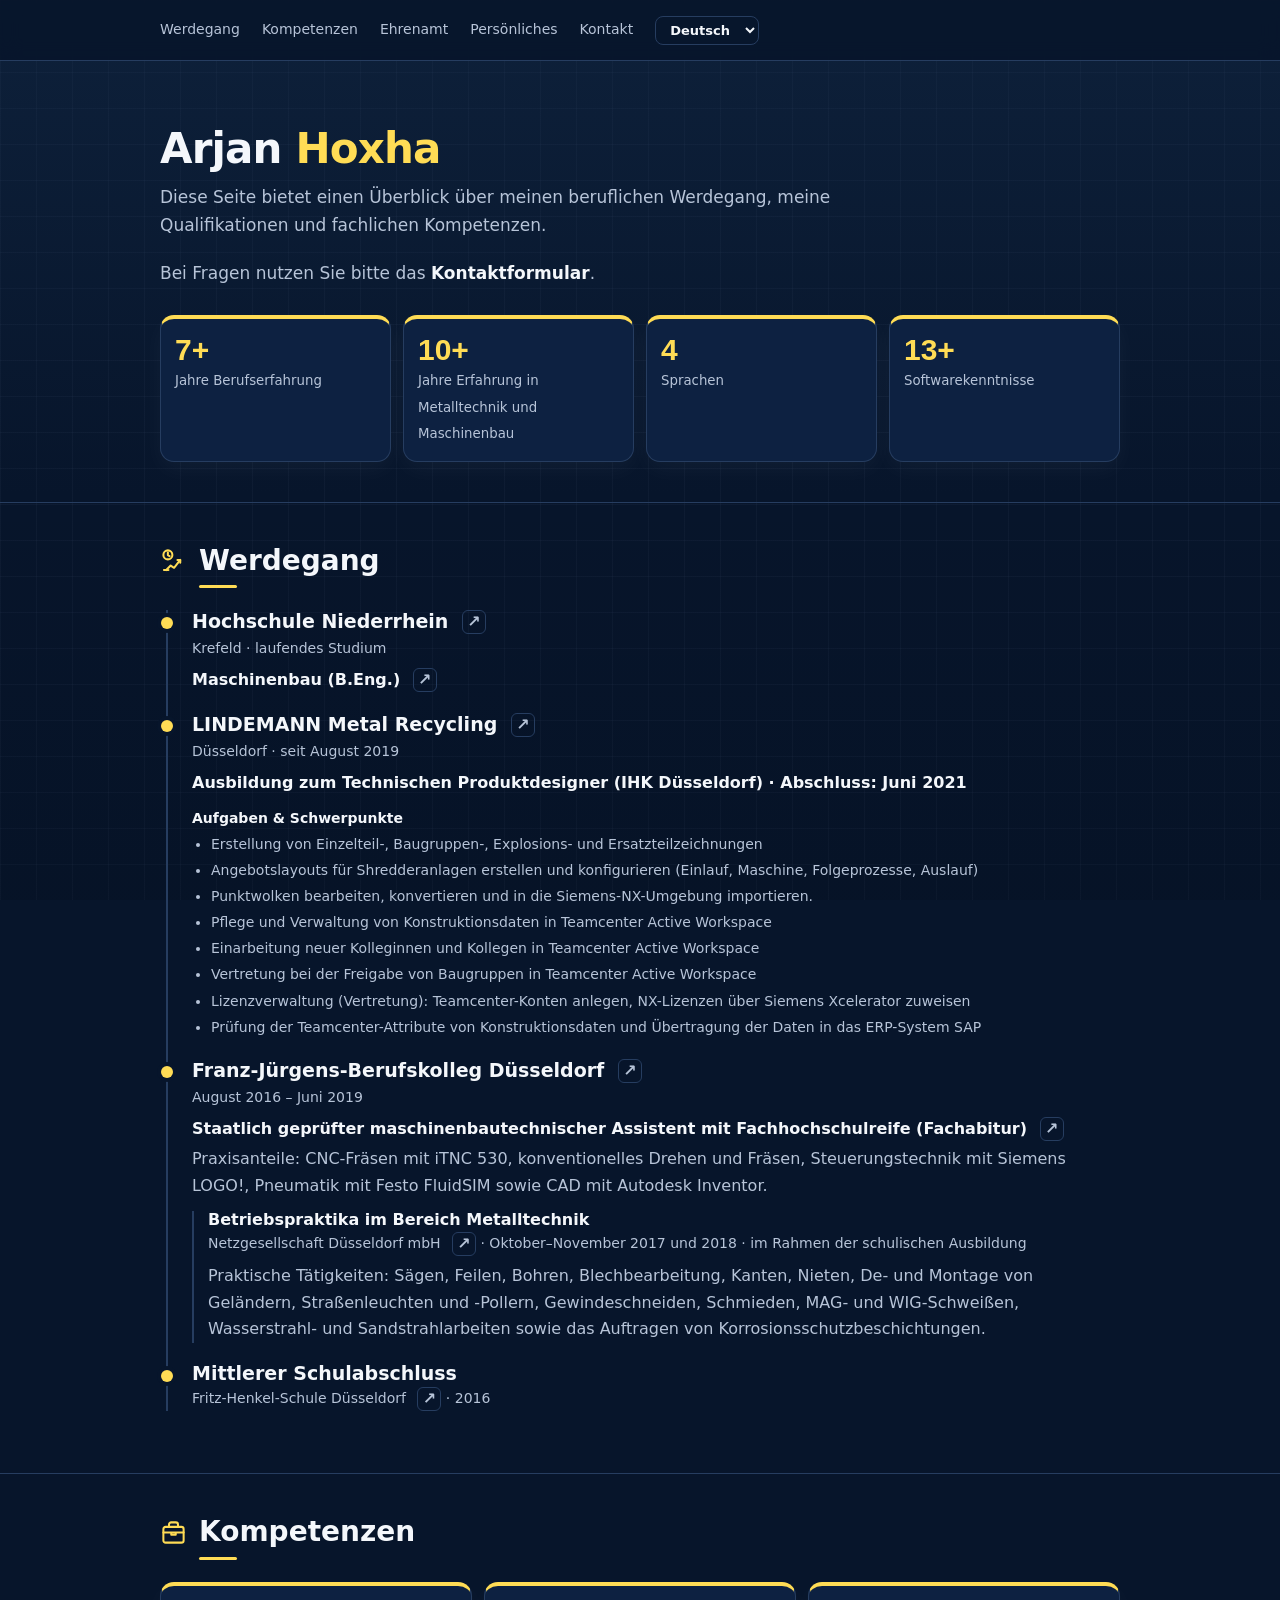
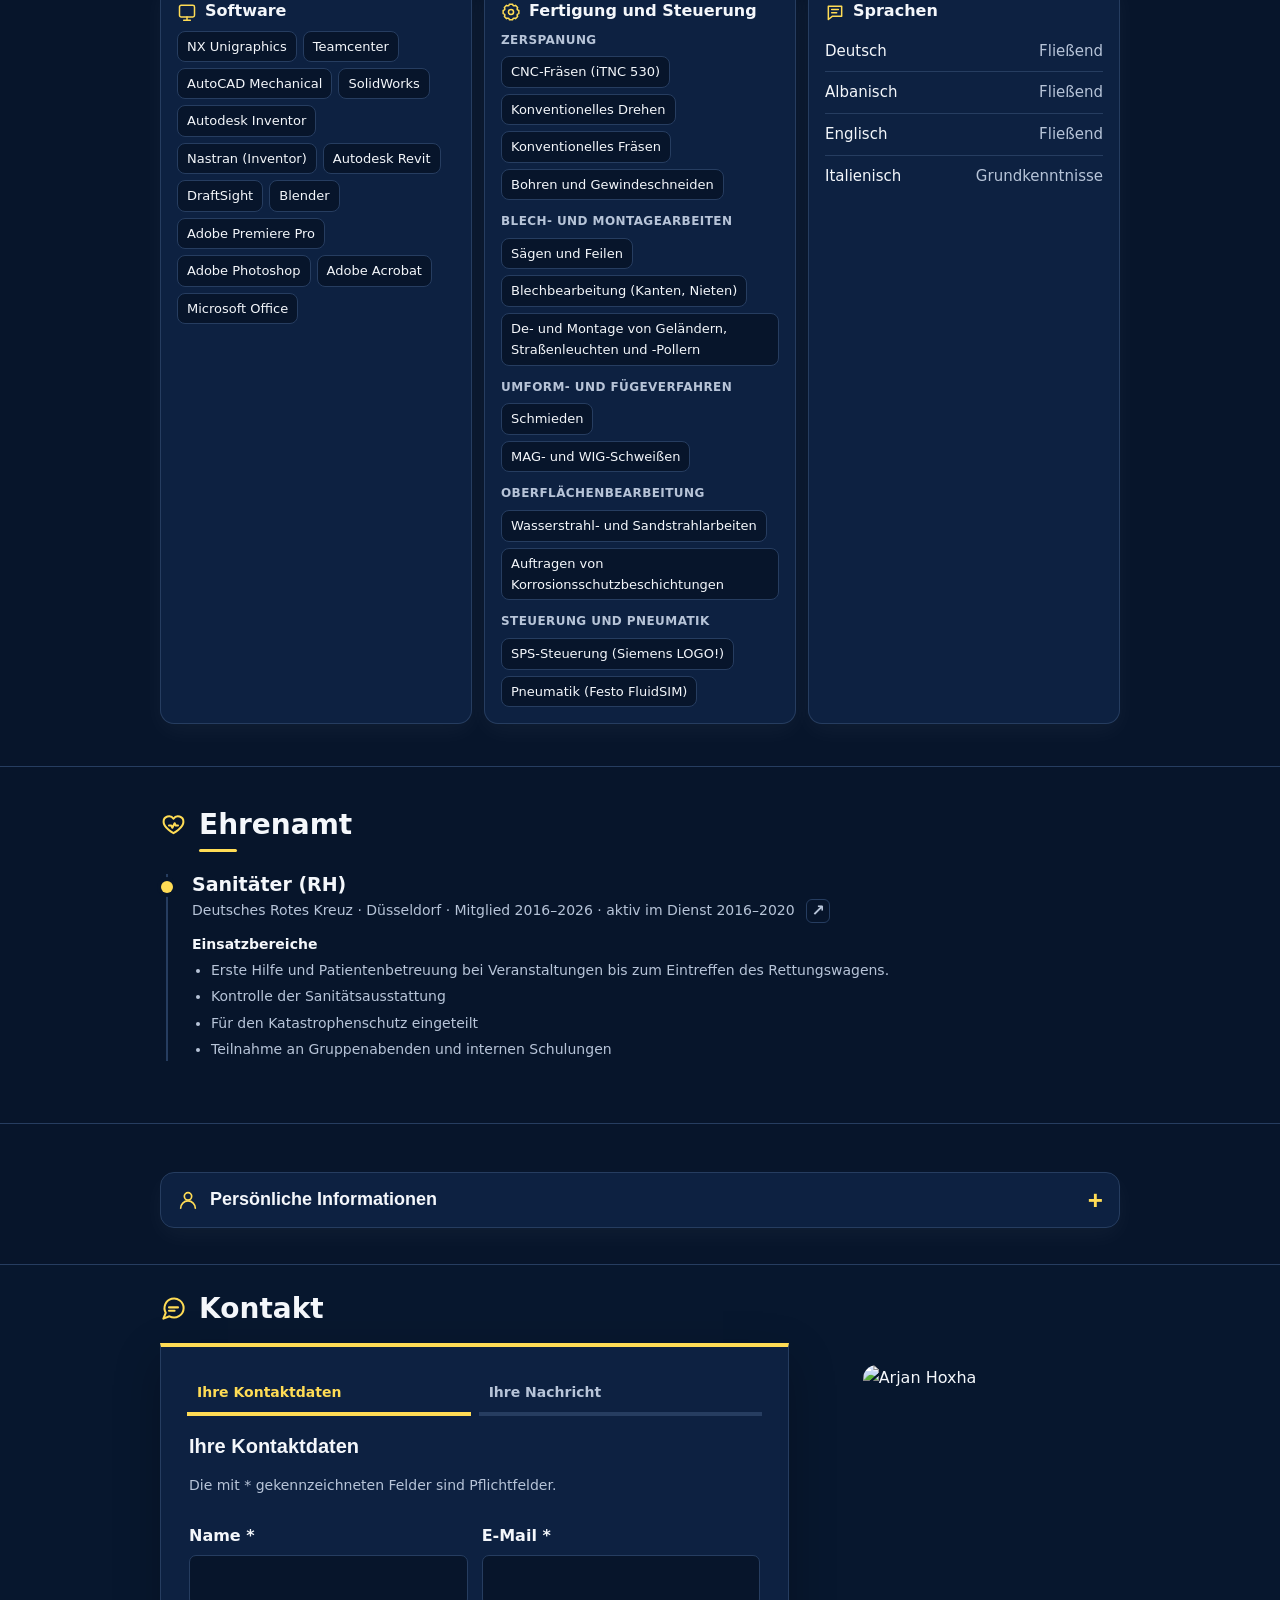
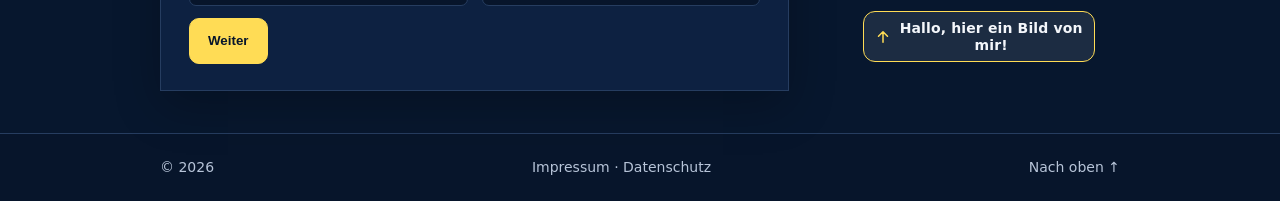
==== index.html @ 29c6b25c "Add files via upload" ====
<!DOCTYPE html>
<html lang="de">
<head>
<meta charset="utf-8">
<meta name="viewport" content="width=device-width, initial-scale=1, viewport-fit=cover">
<title>Arjan Hoxha – Technischer Produktdesigner</title>
<meta name="description" content="Arjan Hoxha – Technischer Produktdesigner (IHK) aus Krefeld. Berufserfahrung in CAD-Konstruktion, NX und Teamcenter sowie laufendes Maschinenbaustudium.">
<meta name="theme-color" content="#07152b">
<link rel="icon" href="data:image/svg+xml,%3Csvg xmlns='http://www.w3.org/2000/svg' viewBox='0 0 64 64'%3E%3Crect width='64' height='64' rx='14' fill='%2307152b'/%3E%3Ctext x='32' y='42' font-family='Arial,sans-serif' font-size='28' font-weight='700' text-anchor='middle' fill='%23ffdc55'%3EAH%3C/text%3E%3C/svg%3E">
<link rel="preload" href="fonts/inter-latin-400-normal.woff2" as="font" type="font/woff2" crossorigin>
<link rel="preload" href="fonts/space-grotesk-latin-700-normal.woff2" as="font" type="font/woff2" crossorigin>
<style>
/* ===== 0. Schriften (lokal gehostet, Lizenz: SIL OFL, siehe fonts/) ===== */
@font-face { font-family: "Inter"; font-style: normal; font-weight: 400; font-display: swap; src: url("fonts/inter-cyrillic-400-normal.woff2") format("woff2"); unicode-range: U+0301, U+0400-045F, U+0490-0491, U+04B0-04B1, U+2116; }
@font-face { font-family: "Inter"; font-style: normal; font-weight: 400; font-display: swap; src: url("fonts/inter-latin-ext-400-normal.woff2") format("woff2"); unicode-range: U+0100-02BA, U+02BD-02C5, U+02C7-02CC, U+02CE-02D7, U+02DD-02FF, U+0304, U+0308, U+0329, U+1D00-1DBF, U+1E00-1E9F, U+1EF2-1EFF, U+2020, U+20A0-20AB, U+20AD-20C0, U+2113, U+2C60-2C7F, U+A720-A7FF; }
@font-face { font-family: "Inter"; font-style: normal; font-weight: 400; font-display: swap; src: url("fonts/inter-latin-400-normal.woff2") format("woff2"); unicode-range: U+0000-00FF, U+0131, U+0152-0153, U+02BB-02BC, U+02C6, U+02DA, U+02DC, U+0304, U+0308, U+0329, U+2000-206F, U+20AC, U+2122, U+2191, U+2193, U+2212, U+2215, U+FEFF, U+FFFD; }
@font-face { font-family: "Inter"; font-style: normal; font-weight: 500; font-display: swap; src: url("fonts/inter-cyrillic-500-normal.woff2") format("woff2"); unicode-range: U+0301, U+0400-045F, U+0490-0491, U+04B0-04B1, U+2116; }
@font-face { font-family: "Inter"; font-style: normal; font-weight: 500; font-display: swap; src: url("fonts/inter-latin-ext-500-normal.woff2") format("woff2"); unicode-range: U+0100-02BA, U+02BD-02C5, U+02C7-02CC, U+02CE-02D7, U+02DD-02FF, U+0304, U+0308, U+0329, U+1D00-1DBF, U+1E00-1E9F, U+1EF2-1EFF, U+2020, U+20A0-20AB, U+20AD-20C0, U+2113, U+2C60-2C7F, U+A720-A7FF; }
@font-face { font-family: "Inter"; font-style: normal; font-weight: 500; font-display: swap; src: url("fonts/inter-latin-500-normal.woff2") format("woff2"); unicode-range: U+0000-00FF, U+0131, U+0152-0153, U+02BB-02BC, U+02C6, U+02DA, U+02DC, U+0304, U+0308, U+0329, U+2000-206F, U+20AC, U+2122, U+2191, U+2193, U+2212, U+2215, U+FEFF, U+FFFD; }
@font-face { font-family: "Inter"; font-style: normal; font-weight: 600; font-display: swap; src: url("fonts/inter-cyrillic-600-normal.woff2") format("woff2"); unicode-range: U+0301, U+0400-045F, U+0490-0491, U+04B0-04B1, U+2116; }
@font-face { font-family: "Inter"; font-style: normal; font-weight: 600; font-display: swap; src: url("fonts/inter-latin-ext-600-normal.woff2") format("woff2"); unicode-range: U+0100-02BA, U+02BD-02C5, U+02C7-02CC, U+02CE-02D7, U+02DD-02FF, U+0304, U+0308, U+0329, U+1D00-1DBF, U+1E00-1E9F, U+1EF2-1EFF, U+2020, U+20A0-20AB, U+20AD-20C0, U+2113, U+2C60-2C7F, U+A720-A7FF; }
@font-face { font-family: "Inter"; font-style: normal; font-weight: 600; font-display: swap; src: url("fonts/inter-latin-600-normal.woff2") format("woff2"); unicode-range: U+0000-00FF, U+0131, U+0152-0153, U+02BB-02BC, U+02C6, U+02DA, U+02DC, U+0304, U+0308, U+0329, U+2000-206F, U+20AC, U+2122, U+2191, U+2193, U+2212, U+2215, U+FEFF, U+FFFD; }
@font-face { font-family: "Space Grotesk"; font-style: normal; font-weight: 500; font-display: swap; src: url("fonts/space-grotesk-latin-ext-500-normal.woff2") format("woff2"); unicode-range: U+0100-02BA, U+02BD-02C5, U+02C7-02CC, U+02CE-02D7, U+02DD-02FF, U+0304, U+0308, U+0329, U+1D00-1DBF, U+1E00-1E9F, U+1EF2-1EFF, U+2020, U+20A0-20AB, U+20AD-20C0, U+2113, U+2C60-2C7F, U+A720-A7FF; }
@font-face { font-family: "Space Grotesk"; font-style: normal; font-weight: 500; font-display: swap; src: url("fonts/space-grotesk-latin-500-normal.woff2") format("woff2"); unicode-range: U+0000-00FF, U+0131, U+0152-0153, U+02BB-02BC, U+02C6, U+02DA, U+02DC, U+0304, U+0308, U+0329, U+2000-206F, U+20AC, U+2122, U+2191, U+2193, U+2212, U+2215, U+FEFF, U+FFFD; }
@font-face { font-family: "Space Grotesk"; font-style: normal; font-weight: 700; font-display: swap; src: url("fonts/space-grotesk-latin-ext-700-normal.woff2") format("woff2"); unicode-range: U+0100-02BA, U+02BD-02C5, U+02C7-02CC, U+02CE-02D7, U+02DD-02FF, U+0304, U+0308, U+0329, U+1D00-1DBF, U+1E00-1E9F, U+1EF2-1EFF, U+2020, U+20A0-20AB, U+20AD-20C0, U+2113, U+2C60-2C7F, U+A720-A7FF; }
@font-face { font-family: "Space Grotesk"; font-style: normal; font-weight: 700; font-display: swap; src: url("fonts/space-grotesk-latin-700-normal.woff2") format("woff2"); unicode-range: U+0000-00FF, U+0131, U+0152-0153, U+02BB-02BC, U+02C6, U+02DA, U+02DC, U+0304, U+0308, U+0329, U+2000-206F, U+20AC, U+2122, U+2191, U+2193, U+2212, U+2215, U+FEFF, U+FFFD; }
/* ===== 1. Variablen & Basis ===== */
:root {
  color-scheme: dark;
  --bg: #07152b;
  --surface: #0d2141;
  --text: #f4f7fb;
  --muted: #b7c4d8;
  --line: #263d60;
  --accent: #ffdc55;
}
* { box-sizing: border-box; }
html { scroll-behavior: smooth; scroll-padding-top: 72px; }
body {
  margin: 0;
  background-color: var(--bg);
  background-image: linear-gradient(180deg, rgba(31, 63, 99, .28) 0%, rgba(7, 21, 43, 0) 55%, rgba(2, 9, 20, .18) 100%), linear-gradient(rgba(151, 178, 215, .045) 1px, transparent 1px), linear-gradient(90deg, rgba(151, 178, 215, .045) 1px, transparent 1px);
  background-size: 100% 100%, 36px 36px, 36px 36px;
  background-attachment: fixed;
  color: var(--text);
  font: 400 16px/1.65 Inter, system-ui, -apple-system, "Segoe UI", sans-serif;
}
h1, h2, h3 {
  margin: 0;
  font-family: "Space Grotesk", Inter, system-ui, sans-serif;
  line-height: 1.15;
}
a { color: inherit; }
.wrap { width: min(100% - 44px, 960px); margin-inline: auto; }

/* ===== 2. Navigation ===== */
.skip-link {
  position: absolute;
  top: -60px;
  inset-inline-start: 12px;
  z-index: 20;
  padding: 10px 14px;
  border: 2px solid var(--accent);
  border-radius: 8px;
  background: var(--surface);
  color: var(--text);
}
.skip-link:focus { top: 10px; }
nav {
  position: sticky;
  top: 0;
  z-index: 5;
  border-bottom: 1px solid var(--line);
  background: color-mix(in srgb, var(--bg) 88%, transparent);
  backdrop-filter: blur(10px);
}
nav .wrap {
  display: flex;
  height: 60px;
  align-items: center;
  gap: clamp(12px, 2.2vw, 22px);
  overflow-x: auto;
  white-space: nowrap;
}
nav a { padding: 8px 0; color: var(--muted); font-size: 14px; font-weight: 500; text-decoration: none; }
nav a:hover, nav a.on { color: var(--accent); }
#lang {
  flex: 0 0 auto;
  padding: 5px 10px;
  border: 1px solid var(--line);
  border-radius: 8px;
  background: transparent;
  color: var(--text);
  font: 600 13px Inter, system-ui, sans-serif;
  cursor: pointer;
}
#lang:hover, #lang:focus-visible { border-color: #56d5ff; color: #56d5ff; }
#lang:focus-visible { outline-color: #56d5ff; }
#lang option { background: var(--surface); color: var(--text); }

/* ===== 3. Hero & Kennzahlen ===== */
.hero {
  padding: clamp(36px, 6vw, 64px) 0 40px;
}
.hero-copy { min-width: 0; }
.hero h1 { margin-bottom: 10px; font-size: clamp(28px, 4.2vw, 42px); letter-spacing: -.02em; white-space: nowrap; }
.hero h1 span { color: var(--accent); }
.hero p { max-width: 680px; margin: 0 0 20px; color: var(--muted); font-size: 17px; }
.hero-contact a { color: var(--text); font-weight: 600; text-decoration: none; }
.btn {
  display: inline-flex;
  min-height: 46px;
  align-items: center;
  justify-content: center;
  padding: 10px 18px;
  border: 1px solid var(--line);
  border-radius: 10px;
  background: var(--surface);
  font-weight: 600;
  text-decoration: none;
  transition: transform .18s, box-shadow .18s, border-color .18s;
}
.btn:hover { transform: translateY(-2px); border-color: var(--accent); box-shadow: 0 6px 20px color-mix(in srgb, var(--text) 10%, transparent); }
.stats { display: grid; grid-template-columns: repeat(4, minmax(0, 1fr)); gap: 12px; margin-top: 28px; }
.stat, .card, .fold { box-shadow: 0 8px 24px color-mix(in srgb, var(--text) 4%, transparent); }
.stat {
  padding: 14px;
  border: 1px solid var(--line);
  border-top: 4px solid var(--accent);
  border-radius: 14px;
  background: var(--surface);
}
.stat b { display: block; color: var(--accent); font: 700 30px "Space Grotesk", sans-serif; }
.stat small { color: var(--muted); }

/* ===== 4. Sektionen, Timeline & Karten ===== */
section { padding: 42px 0; border-top: 1px solid var(--line); }
section h2 { display: grid; grid-template-columns: max-content minmax(0, 1fr); align-items: center; column-gap: 12px; row-gap: 8px; margin-bottom: 22px; font-size: 28px; }
.heading-icon { width: 27px; height: 27px; flex: 0 0 auto; color: var(--accent); }
section h2::after { grid-column: 1 / -1; display: block; width: 38px; height: 3px; margin-inline-start: 39px; border-radius: 2px; background: var(--accent); content: ""; }
.tl { margin-inline-start: 6px; padding-inline-start: 24px; border-inline-start: 2px solid var(--line); }
.item { position: relative; margin-bottom: 20px; break-inside: avoid; }
.item::before { position: absolute; top: 7px; inset-inline-start: -31px; width: 12px; height: 12px; border-radius: 50%; background: var(--accent); box-shadow: 0 0 0 4px var(--bg); content: ""; }
.item h3 { font-size: 19px; }
.org-link { display: inline-flex; width: 24px; height: 24px; align-items: center; justify-content: center; margin-left: 7px; border: 1px solid var(--line); border-radius: 6px; color: var(--muted); vertical-align: middle; text-decoration: none; font: 600 16px/1 Inter, system-ui, sans-serif; transition: color .18s, border-color .18s, background .18s; }
.org-link:hover { border-color: var(--accent); background: var(--accent); color: #07152b; }
.meta { margin: 3px 0 7px; color: var(--muted); font-size: 14px; }
.item p { margin: 0; color: var(--muted); }
.item p.deg { margin-bottom: 4px; color: var(--text); font-weight: 600; }
.item ul, .card ul { margin: 6px 0 0; padding-inline-start: 19px; color: var(--muted); }
.item li { margin: 3px 0; font-size: 14px; }
.task-heading { margin: 12px 0 0; color: var(--text); font: 600 14px/1.3 "Space Grotesk", Inter, system-ui, sans-serif; }
#persoenliches { padding: 36px 0; }
#personal-details { margin-top: 12px; }
.sub { margin-top: 12px; padding-inline-start: 14px; border-inline-start: 2px solid var(--line); }
.sub .s { margin-bottom: 12px; }
.sub h3 { font-size: 16px; }
.grid { display: grid; grid-template-columns: repeat(auto-fit, minmax(260px, 1fr)); gap: 12px; }
.card { padding: 16px; border: 1px solid var(--line); border-top: 4px solid var(--accent); border-radius: 14px; background: var(--surface); }
.card h3 { display: flex; align-items: center; gap: 8px; margin-bottom: 9px; font-size: 16px; }
.card-icon { width: 20px; height: 20px; flex: 0 0 auto; color: var(--accent); }
.chips { display: flex; flex-wrap: wrap; gap: 6px; }
.chip { padding: 4px 9px; border: 1px solid var(--line); border-radius: 8px; background: var(--bg); font-size: 13px; }
.skill-category + .skill-category { margin-top: 12px; }
.skill-category-title { margin: 0 0 6px; color: var(--muted); font-size: 12px; font-weight: 700; letter-spacing: .035em; text-transform: uppercase; }
.kv-row { display: flex; justify-content: space-between; gap: 12px; padding: 8px 0; border-bottom: 1px solid var(--line); font-size: 15px; }
.kv-row:last-child { border: 0; }
.kv-row span:last-child { color: var(--muted); }
.kvs .kv-row { display: grid; grid-template-columns: minmax(0, 1fr) auto; align-items: start; gap: 14px; }
.kvs .kv-row span:last-child { text-align: end; }
.kvs-note { margin: 10px 0 0; color: var(--muted); font-size: 13px; line-height: 1.45; }
.personal-group { margin-top: 16px; padding: 14px 15px 8px; border: 1px solid var(--line); border-inline-start: 3px solid var(--accent); border-radius: 10px; background: color-mix(in srgb, var(--surface) 72%, var(--bg)); }
.personal-group h3 { margin-bottom: 4px; color: var(--text); font: 700 16px/1.3 "Space Grotesk", Inter, sans-serif; }
.personal-group .kvs-note { margin: 0 0 5px; }

/* ===== 5. Aufklapp-Bereiche ===== */
.fold { padding: 0 16px; border: 1px solid var(--line); border-radius: 14px; background: var(--surface); }
.fold.hobbies-fold { padding: 0; border: 0; border-radius: 0; background: transparent; box-shadow: none; }
.fold summary { display: flex; align-items: center; gap: 11px; padding: 14px 0; font: 700 18px "Space Grotesk", Inter, sans-serif; cursor: pointer; list-style: none; }
.fold summary .heading-icon { width: 22px; height: 22px; }
.fold summary::-webkit-details-marker { display: none; }
.fold > summary::after { margin-inline-start: auto; color: var(--accent); font-size: 26px; line-height: 1; content: "+"; }
.fold[open] > summary::after { content: "−"; }
.fold .chips { padding-bottom: 16px; }
.fold .kvs { padding-bottom: 12px; }

/* ===== 6. Footer & Fokus ===== */
footer { padding: 22px 0; border-top: 1px solid var(--line); color: var(--muted); font-size: 14px; }
.footer-row { display: flex; align-items: center; justify-content: space-between; gap: 16px; }
footer a { text-decoration: none; }
.legal-links { text-align: center; }
footer a:hover { color: var(--accent); }
a:focus-visible, button:focus-visible, summary:focus-visible { outline: 3px solid var(--accent); outline-offset: 3px; border-radius: 4px; }

/* ===== 7. Kontakt ===== */
.contact-section { padding-top: 28px; background: color-mix(in srgb, var(--bg) 92%, #0b3156); }
.contact-grid { display: grid; grid-template-columns: minmax(0, 1.38fr) minmax(260px, .62fr); align-items: start; row-gap: 18px; column-gap: clamp(24px, 4vw, 48px); }
.contact-grid > h2 { grid-column: 1 / -1; margin-bottom: 0; }
.contact-grid > h2::after { display: none; }
.contact-panel { grid-column: 1; grid-row: 2; }
.contact-copy { grid-column: 2; grid-row: 2; display: flex; flex-direction: column; align-items: center; gap: 16px; }
.contact-photo-wrap { display: flex; flex-direction: column; align-items: center; width: 232px; max-width: 100%; justify-content: center; gap: 8px; margin-top: 22px; }
.contact-photo-label { display: inline-flex; align-items: center; justify-content: center; gap: 7px; max-width: 100%; box-sizing: border-box; margin-top: 6px; padding: 8px 10px; border: 1px solid var(--accent); border-radius: 12px; background: color-mix(in srgb, var(--surface) 94%, var(--accent) 6%); color: var(--text); font-size: 14px; font-weight: 700; letter-spacing: .01em; line-height: 1.2; text-align: center; white-space: normal; }
.contact-photo-label svg { width: 18px; height: 18px; flex: 0 0 auto; color: var(--accent); }
.contact-profile-photo { display: block; width: 232px; height: 232px; max-width: 100%; border: 0; border-radius: 14px; object-fit: cover; object-position: center; box-shadow: none; }
.contact-panel { padding: clamp(18px, 2.4vw, 26px); border: 1px solid var(--line); border-top: 4px solid var(--accent); background: var(--surface); color: var(--text); box-shadow: 0 16px 44px rgba(0, 0, 0, .24); }
.form-progress { display: flex; gap: 8px; margin: 0 0 18px; padding: 0; list-style: none; font-weight: 700; }
.form-progress li { flex: 1; padding: 8px 10px; border-bottom: 4px solid var(--line); color: var(--muted); font-size: 14px; }
.form-progress li.on { border-color: var(--accent); color: var(--accent); }
.contact-form { display: grid; gap: 12px; }
.contact-form fieldset { display: grid; gap: 12px; min-width: 0; padding: 0; border: 0; }
.contact-form fieldset[hidden] { display: none; }
.contact-form legend { margin-bottom: 2px; padding: 0; font: 800 20px/1.2 "Space Grotesk", Inter, sans-serif; }
.contact-form label { display: grid; gap: 6px; font-weight: 600; }
.form-row { display: grid; grid-template-columns: 1fr 1fr; gap: 14px; }
.contact-form input, .contact-form textarea { width: 100%; padding: 11px 12px; border: 1px solid var(--line); border-radius: 7px; background: var(--bg); color: var(--text); font: inherit; }
.contact-form textarea { min-height: 130px; resize: vertical; }
.contact-form input:focus, .contact-form textarea:focus { border-color: var(--accent); outline: 2px solid var(--accent); outline-offset: 1px; }
.form-actions { display: flex; flex-wrap: wrap; gap: 10px; }
.contact-panel .btn { border: 1px solid var(--accent); background: var(--accent); color: #07152b; cursor: pointer; }
.contact-panel .btn:hover { box-shadow: 0 6px 20px rgba(0, 0, 0, .25); }
.contact-panel .btn.secondary { border: 1px solid var(--line); background: var(--bg); color: var(--text); }
.contact-panel .small { color: var(--muted); font-size: 14px; }
.form-status:empty { display: none; }
.form-status { padding: 10px 12px; border-inline-start: 4px solid var(--accent); background: var(--bg); color: var(--text); }
.form-status.ok { border-color: #6fe3a1; }
.form-status.err { border-color: #ff8a80; background: color-mix(in srgb, #b3261e 22%, var(--bg)); color: #ffd9d6; }
.contact-panel .btn:disabled { opacity: .6; cursor: wait; transform: none; }

/* ===== 8. Responsive ===== */
@media (max-width: 900px) {
  .contact-grid { grid-template-columns: 1fr; }
  .contact-panel { grid-column: auto; grid-row: 2; }
  .contact-copy { grid-column: auto; grid-row: 3; }
}
@media (max-width: 620px) {
  .wrap { width: min(100% - 36px, 960px); }
  nav .wrap { height: 58px; gap: 16px; }
    nav a { font-size: 13px; }
  .hero p { font-size: 16px; }
  .stats { grid-template-columns: repeat(2, minmax(0, 1fr)); gap: 8px; margin-top: 22px; }
  .stat { padding: 10px 9px; }
  .stat b { font-size: 25px; }
  .stat small { display: block; font-size: 12px; line-height: 1.35; }
  section { padding: 32px 0; }
  section h2 { margin-bottom: 18px; font-size: 24px; }
  .heading-icon { width: 24px; height: 24px; }
  .grid { grid-template-columns: 1fr; }
  .contact-grid, .form-row { grid-template-columns: 1fr; }
  .fold { padding-inline: 16px; }
  .kvs .kv-row { gap: 10px; }
  }
@media (max-width: 500px) {
  .contact-photo-wrap { width: min(232px, 100%); }
  .contact-profile-photo { width: 100%; height: auto; aspect-ratio: 1; }
}

/* ===== 9. Bewegung & Druck ===== */
@media (prefers-reduced-motion: reduce) {
  html { scroll-behavior: auto; }
  *, *::before, *::after { transition-duration: .01ms !important; animation-duration: .01ms !important; animation-iteration-count: 1 !important; }
}
@media print {
  :root { color-scheme: light; --bg: #fff; --surface: #fff; --text: #111; --muted: #444; --line: #bbb; --accent: #7a5c00; }
  nav, .skip-link, .contact-panel { display: none; }
  body { background: #fff; background-image: none; font-size: 11pt; line-height: 1.4; }
  .wrap { width: 100%; }
  .hero { padding: 12px 0 20px; }
  .stats { margin-top: 20px; }
  .stat, .card, .fold { box-shadow: none; }
  section { padding: 18px 0; }
  .item, .card, .stat { break-inside: avoid; }
  a { text-decoration: none; }
}
</style>
</head>
<body>
<a class="skip-link" href="#main">Zum Inhalt springen</a>
<nav aria-label="Hauptnavigation"><div class="wrap"><a href="#erfahrung">Werdegang</a><a href="#kompetenzen">Kompetenzen</a><a href="#ehrenamt">Ehrenamt</a><a href="#persoenliches">Persönliches</a><a href="#kontakt">Kontakt</a><select id="lang" translate="no" aria-label="Sprache wählen" title="Sprache wählen"><option value="de">Deutsch</option><option value="en">English</option><option value="fr">Français</option><option value="sq">Shqip</option><option value="it">Italiano</option><option value="ar">العربية</option><option value="hi">हिन्दी</option><option value="ja">日本語</option><option value="zh-Hans">简体中文</option><option value="ko">한국어</option><option value="ru">Русский</option><option value="tr">Türkçe</option></select></div></nav>

<main id="main"><header class="hero"><div class="wrap">

<div class="hero-copy">
<h1>Arjan <span>Hoxha</span></h1>
</div>

<p>Diese Seite bietet einen Überblick über meinen beruflichen Werdegang, meine Qualifikationen und fachlichen Kompetenzen.</p><p class="hero-contact">Bei Fragen nutzen Sie bitte das <a href="#kontakt" class="hero-contact-link">Kontaktformular</a>.</p>

<div class="stats">
<div class="stat"><b data-years-since="2019-08-01">7+</b><small>Jahre Berufserfahrung</small></div>
<div class="stat"><b data-years-since="2016-08-01">10+</b><small>Jahre Erfahrung in Metalltechnik und Maschinenbau</small></div>
<div class="stat"><b>4</b><small>Sprachen</small></div>
<div class="stat"><b>13+</b><small>Softwarekenntnisse</small></div>
</div>
</div></header>

<section id="erfahrung"><div class="wrap">
<h2><svg class="heading-icon" aria-hidden="true" viewBox="0 0 24 24" fill="none" stroke="currentColor" stroke-width="1.8" stroke-linecap="round" stroke-linejoin="round"><circle cx="7" cy="7" r="4"/><path d="M7 4.8v2.4l1.5.9"/><path d="M3.5 20.5h4M5.5 20.5l4-4 3 2 5.5-7"/><path d="M15.5 11.5H18V14"/></svg><span>Werdegang</span></h2>
<div class="tl">
<div class="item"><h3>Hochschule Niederrhein <a class="org-link" href="https://www.hs-niederrhein.de/ingenieurwissenschaften-informatik/studieninteressierte/maschinenbau/#c529715" target="_blank" rel="noopener noreferrer" aria-label="Weitere Informationen zur Hochschule Niederrhein" title="Weitere Informationen zur Hochschule Niederrhein">↗</a></h3><div class="meta">Krefeld · laufendes Studium</div><p class="deg">Maschinenbau (B.Eng.) <a class="org-link" href="https://fb03.pages.ide3.de/curricula/bachelor-maschinenbau/studienverlauf.html" target="_blank" rel="noopener noreferrer" aria-label="Weitere Informationen zum Studienverlauf Maschinenbau" title="Weitere Informationen zum Studienverlauf Maschinenbau">↗</a></p></div>
<div class="item"><h3>LINDEMANN Metal Recycling <a class="org-link" href="https://lindemann-metalrecycling.com/en/about-us/" target="_blank" rel="noopener noreferrer" aria-label="Weitere Informationen zu LINDEMANN Metal Recycling" title="Weitere Informationen zu LINDEMANN Metal Recycling">↗</a></h3><div class="meta">Düsseldorf · seit August 2019</div><p class="deg">Ausbildung zum Technischen Produktdesigner (IHK Düsseldorf) · Abschluss: Juni 2021</p><h4 class="task-heading">Aufgaben &amp; Schwerpunkte</h4><ul><li>Erstellung von Einzelteil-, Baugruppen-, Explosions- und Ersatzteilzeichnungen</li><li>Angebotslayouts für Shredderanlagen erstellen und konfigurieren (Einlauf, Maschine, Folgeprozesse, Auslauf)</li><li>Punktwolken bearbeiten, konvertieren und in die Siemens-NX-Umgebung importieren.</li><li>Pflege und Verwaltung von Konstruktionsdaten in Teamcenter Active Workspace</li><li>Einarbeitung neuer Kolleginnen und Kollegen in Teamcenter Active Workspace</li><li>Vertretung bei der Freigabe von Baugruppen in Teamcenter Active Workspace</li><li>Lizenzverwaltung (Vertretung): Teamcenter-Konten anlegen, NX-Lizenzen über Siemens Xcelerator zuweisen</li><li>Prüfung der Teamcenter-Attribute von Konstruktionsdaten und Übertragung der Daten in das ERP-System SAP</li></ul></div>

<div class="item"><h3>Franz-Jürgens-Berufskolleg Düsseldorf <a class="org-link" href="https://www.tbkf.de/" target="_blank" rel="noopener noreferrer" aria-label="Weitere Informationen zum Franz-Jürgens-Berufskolleg" title="Weitere Informationen zum Franz-Jürgens-Berufskolleg">↗</a></h3><div class="meta">August 2016 – Juni 2019</div><p class="deg">Staatlich geprüfter maschinenbautechnischer Assistent mit Fachhochschulreife (Fachabitur) <a class="org-link" href="https://www.tbkf.de/maschinenbautechnische-assistentin-und-maschinenbautechnischer-assistent-mit-fachhochschulreife/#toggle-id-2-closed" target="_blank" rel="noopener noreferrer" aria-label="Weitere Informationen zum Bildungsgang am TBKF" title="Weitere Informationen zum Bildungsgang am TBKF">↗</a></p><p>Praxisanteile: CNC-Fräsen mit iTNC 530, konventionelles Drehen und Fräsen, Steuerungstechnik mit Siemens LOGO!, Pneumatik mit Festo FluidSIM sowie CAD mit Autodesk Inventor.</p>
<div class="sub">
<div class="s"><h3>Betriebspraktika im Bereich Metalltechnik</h3><div class="meta">Netzgesellschaft Düsseldorf mbH <a class="org-link" href="https://www.netz-duesseldorf.de/" target="_blank" rel="noopener noreferrer" aria-label="Weitere Informationen zur Netzgesellschaft Düsseldorf" title="Weitere Informationen zur Netzgesellschaft Düsseldorf">↗</a> · Oktober–November 2017 und 2018 · im Rahmen der schulischen Ausbildung</div><p>Praktische Tätigkeiten: Sägen, Feilen, Bohren, Blechbearbeitung, Kanten, Nieten, De- und Montage von Geländern, Straßenleuchten und -Pollern, Gewindeschneiden, Schmieden, MAG- und WIG-Schweißen, Wasserstrahl- und Sandstrahlarbeiten sowie das Auftragen von Korrosionsschutzbeschichtungen.</p></div>

</div></div>

<div class="item"><h3>Mittlerer Schulabschluss</h3><div class="meta">Fritz-Henkel-Schule Düsseldorf <a class="org-link" href="https://www.ge-stettinerstr.de/" target="_blank" rel="noopener noreferrer" aria-label="Weitere Informationen zur Fritz-Henkel-Schule Düsseldorf" title="Weitere Informationen zur Fritz-Henkel-Schule Düsseldorf">↗</a> · 2016</div></div>
</div>
</div></section>

<section id="kompetenzen"><div class="wrap">
<h2><svg class="heading-icon" aria-hidden="true" viewBox="0 0 24 24" fill="none" stroke="currentColor" stroke-width="1.8" stroke-linecap="round" stroke-linejoin="round"><rect x="3" y="7" width="18" height="14" rx="2"/><path d="M8 7V5a2 2 0 0 1 2-2h4a2 2 0 0 1 2 2v2M3 12h18M10 12v2h4v-2"/></svg><span>Kompetenzen</span></h2>
<div class="grid">
<div class="card"><h3><svg class="card-icon" aria-hidden="true" viewBox="0 0 24 24" fill="none" stroke="currentColor" stroke-width="1.8" stroke-linecap="round" stroke-linejoin="round"><rect x="3" y="4" width="18" height="14" rx="2"/><path d="M8 22h8M12 18v4"/></svg><span>Software</span></h3><div class="chips"><span class="chip">NX Unigraphics</span><span class="chip">Teamcenter</span><span class="chip">AutoCAD Mechanical</span><span class="chip">SolidWorks</span><span class="chip">Autodesk Inventor</span><span class="chip">Nastran (Inventor)</span><span class="chip">Autodesk Revit</span><span class="chip">DraftSight</span><span class="chip">Blender</span><span class="chip">Adobe Premiere Pro</span><span class="chip">Adobe Photoshop</span><span class="chip">Adobe Acrobat</span><span class="chip">Microsoft Office</span></div></div>
<div class="card"><h3><svg class="card-icon" aria-hidden="true" viewBox="0 0 24 24" fill="none" stroke="currentColor" stroke-width="1.8" stroke-linecap="round" stroke-linejoin="round"><path d="M9.47 4.2L10.17 2.58L13.83 2.58L14.53 4.2L15.72 4.69L17.37 4.04L19.96 6.63L19.31 8.28L19.8 9.47L21.42 10.17L21.42 13.83L19.8 14.53L19.31 15.72L19.96 17.37L17.37 19.96L15.72 19.31L14.53 19.8L13.83 21.42L10.17 21.42L9.47 19.8L8.28 19.31L6.63 19.96L4.04 17.37L4.69 15.72L4.2 14.53L2.58 13.83L2.58 10.17L4.2 9.47L4.69 8.28L4.04 6.63L6.63 4.04L8.28 4.69Z"/><circle cx="12" cy="12" r="3.1"/></svg><span>Fertigung und Steuerung</span></h3><div class="skill-category"><h4 class="skill-category-title">Zerspanung</h4><div class="chips"><span class="chip">CNC-Fräsen (iTNC 530)</span><span class="chip">Konventionelles Drehen</span><span class="chip">Konventionelles Fräsen</span><span class="chip">Bohren und Gewindeschneiden</span></div></div><div class="skill-category"><h4 class="skill-category-title">Blech- und Montagearbeiten</h4><div class="chips"><span class="chip">Sägen und Feilen</span><span class="chip">Blechbearbeitung (Kanten, Nieten)</span><span class="chip">De- und Montage von Geländern, Straßenleuchten und -Pollern</span></div></div><div class="skill-category"><h4 class="skill-category-title">Umform- und Fügeverfahren</h4><div class="chips"><span class="chip">Schmieden</span><span class="chip">MAG- und WIG-Schweißen</span></div></div><div class="skill-category"><h4 class="skill-category-title">Oberflächenbearbeitung</h4><div class="chips"><span class="chip">Wasserstrahl- und Sandstrahlarbeiten</span><span class="chip">Auftragen von Korrosionsschutzbeschichtungen</span></div></div><div class="skill-category"><h4 class="skill-category-title">Steuerung und Pneumatik</h4><div class="chips"><span class="chip">SPS-Steuerung (Siemens LOGO!)</span><span class="chip">Pneumatik (Festo FluidSIM)</span></div></div></div>
<div class="card"><h3><svg class="card-icon" aria-hidden="true" viewBox="0 0 24 24" fill="none" stroke="currentColor" stroke-width="1.8" stroke-linecap="round" stroke-linejoin="round"><path d="M4 5h16v12H9l-5 4V5Z"/><path d="M8 9h8M8 13h6"/></svg><span>Sprachen</span></h3>
<div class="kv-row"><span>Deutsch</span><span>Fließend</span></div>
<div class="kv-row"><span>Albanisch</span><span>Fließend</span></div>
<div class="kv-row"><span>Englisch</span><span>Fließend</span></div>
<div class="kv-row"><span>Italienisch</span><span>Grundkenntnisse</span></div></div>

</div>
</div></section>

<section id="ehrenamt"><div class="wrap">
<h2><svg class="heading-icon" aria-hidden="true" viewBox="0 0 24 24" fill="none" stroke="currentColor" stroke-width="1.8" stroke-linecap="round" stroke-linejoin="round"><path d="M20.8 8.8c0 5.1-8.8 10-8.8 10s-8.8-4.9-8.8-10A4.8 4.8 0 0 1 12 6a4.8 4.8 0 0 1 8.8 2.8Z"/><path d="M8 12h2l1 2 2-4 1 2h2"/></svg><span>Ehrenamt</span></h2>
<div class="tl">
<div class="item"><h3>Sanitäter (RH)</h3><div class="meta">Deutsches Rotes Kreuz · Düsseldorf · Mitglied 2016–2026 · aktiv im Dienst 2016–2020 <a class="org-link" href="https://www.drk-duesseldorf.de/mitgliedspenden/ehrenamt/ehrenamt.html" target="_blank" rel="noopener noreferrer" aria-label="Weitere Informationen zum DRK Düsseldorf" title="Weitere Informationen zum DRK Düsseldorf">↗</a></div><h4 class="task-heading">Einsatzbereiche</h4><ul><li>Erste Hilfe und Patientenbetreuung bei Veranstaltungen bis zum Eintreffen des Rettungswagens.</li><li>Kontrolle der Sanitätsausstattung</li><li>Für den Katastrophenschutz eingeteilt</li><li>Teilnahme an Gruppenabenden und internen Schulungen</li></ul></div>
</div>
</div></section>

<section id="persoenliches"><div class="wrap">

<details class="fold" id="personal-details"><summary><svg class="heading-icon" aria-hidden="true" viewBox="0 0 24 24" fill="none" stroke="currentColor" stroke-width="1.8" stroke-linecap="round" stroke-linejoin="round"><circle cx="12" cy="8" r="4"/><path d="M4 21a8 8 0 0 1 16 0"/></svg><span>Persönliche Informationen</span></summary><div class="kvs"><div class="personal-group">
<h3>Persönliche Angaben</h3>
<div class="kv-row"><span>Alter</span><span id="age-value" data-birth-date="1999-09-04">27 Jahre</span></div>
<div class="kv-row"><span>Wohnort</span><span>Krefeld <a class="org-link" href="https://de.wikipedia.org/wiki/Krefeld" target="_blank" rel="noopener noreferrer" aria-label="Wikipedia: Krefeld" title="Wikipedia: Krefeld">↗</a></span></div>
<div class="kv-row"><span>Staatsangehörigkeiten</span><span>deutsch und albanisch</span></div>
<div class="kv-row"><span>Familienstand</span><span>ledig</span></div>
</div>
<div class="personal-group">
<h3>Persönliche Einstellungen</h3>
<div class="kv-row"><span>Politische Haltung</span><span>sozialkonservativ</span></div>
<div class="kv-row"><span>Weltanschauung</span><span>atheistisch</span></div>
</div>
<div class="personal-group">
<h3>PSA-Angaben</h3>
<p class="kvs-note">Für den Fall, dass Schutzausrüstung beschafft werden muss:</p>
<div class="kv-row"><span>Körpergröße</span><span>186 cm</span></div>
<div class="kv-row"><span>Schuhgröße</span><span>44</span></div>
<div class="kv-row"><span>Körperbau</span><span>normal / Größe L (unverbindlich)</span></div>
</div>
</div>
<details class="fold hobbies-fold"><summary><svg class="heading-icon" aria-hidden="true" viewBox="0 0 24 24" fill="none" stroke="currentColor" stroke-width="1.8" stroke-linecap="round" stroke-linejoin="round"><path d="m12 3 1.9 5.8L20 11l-6.1 2.2L12 19l-1.9-5.8L4 11l6.1-2.2L12 3Z"/><path d="M19 14v4M17 16h4"/></svg><span>Hobbys</span></summary><div class="chips"><span class="chip">Laufen im Park</span><span class="chip">Fahrradfahren</span><span class="chip">Konzertgitarre spielen</span><span class="chip">KI-gestütztes Webdesign</span></div></details>
</details>
</div></section>

<section id="kontakt" class="contact-section">
<div class="wrap contact-grid">
<h2><svg class="heading-icon" aria-hidden="true" viewBox="0 0 24 24" fill="none" stroke="currentColor" stroke-width="1.8" stroke-linecap="round" stroke-linejoin="round"><path d="M21 11.5a8.5 8.5 0 0 1-12.6 7.4L3 21l2.1-5.2A8.5 8.5 0 1 1 21 11.5Z"/><path d="M8 11h8M8 14h5"/></svg><span>Kontakt</span></h2>
<div class="contact-copy">
<div class="contact-photo-wrap"><img class="contact-profile-photo" src="Bewerbungsbild_6.5x4.5.jpg" width="232" height="232" loading="lazy" decoding="async" alt="Arjan Hoxha"><span class="contact-photo-label"><svg viewBox="0 0 24 24" fill="none" stroke="currentColor" stroke-width="2" stroke-linecap="round" stroke-linejoin="round" aria-hidden="true"><path d="M12 19V5m0 0-6 6m6-6 6 6"/></svg><span>Hallo, hier ein Bild von mir!</span></span></div>
</div>

<div class="contact-panel">
<ol class="form-progress" aria-label="Formularfortschritt" title="Formularfortschritt"><li class="on" id="p1" aria-current="step">Ihre Kontaktdaten</li><li id="p2">Ihre Nachricht</li></ol>
<form id="contact-form" class="contact-form" novalidate data-endpoint="https://formspree.io/f/xyeeyrnd">
<fieldset id="step1">
<legend>Ihre Kontaktdaten</legend>
<p class="small">Die mit * gekennzeichneten Felder sind Pflichtfelder.</p>
<div class="form-row">
<label>Name * <input type="text" name="name" autocomplete="name" required></label>
<label>E-Mail * <input type="email" name="email" autocomplete="email" required></label>
</div>
<div class="form-actions"><button type="button" class="btn" id="next">Weiter</button></div>
</fieldset>
<fieldset id="step2" hidden>
<legend>Ihre Nachricht</legend>
<label>Betreff (optional) <input type="text" name="subject" autocomplete="off"></label>
<label>Nachricht * <textarea name="message" rows="5" required></textarea></label>
<div class="form-actions"><button type="button" class="btn secondary" id="back">Zurück</button><button type="submit" class="btn">Nachricht senden</button></div>

</fieldset>
<p class="form-status" id="form-status" role="status" aria-live="polite"></p>
</form>
</div>
</div>
</section>

<footer><div class="wrap footer-row"><span>© <span id="current-year">2026</span></span><span class="legal-links"><a href="impressum.html">Impressum</a> · <a href="datenschutz.html">Datenschutz</a></span><a href="#main">Nach oben ↑</a></div></footer></main>
<script>
/* ---------- 1. Navigation: aktiver Link & Fold „Persönliches“ ---------- */
(function () {
  const links = Array.from(document.querySelectorAll('nav a[href^="#"]'));
  const personalDetails = document.getElementById('personal-details');
  const personalLink = document.querySelector('nav a[href="#persoenliches"]');
  if (personalLink && personalDetails) {
    personalLink.addEventListener('click', () => { personalDetails.open = true; });
    if (location.hash === '#persoenliches') personalDetails.open = true;
  }
  const sections = links.map(link => [link, document.querySelector(link.getAttribute('href'))]).filter(([, section]) => section);
  function updateActiveLink() {
    const atBottom = window.innerHeight + window.scrollY >= document.documentElement.scrollHeight - 2;
    const y = window.scrollY + 120;
    let active = null;
    sections.forEach(([link, section]) => { if (section.offsetTop <= y) active = link; });
    if (atBottom && sections.length) active = sections[sections.length - 1][0];
    links.forEach(link => {
      const on = link === active;
      link.classList.toggle('on', on);
      if (on) link.setAttribute('aria-current', 'location'); else link.removeAttribute('aria-current');
    });
  }
  window.addEventListener('scroll', updateActiveLink, { passive: true });
  window.addEventListener('resize', updateActiveLink);
  updateActiveLink();
})();

/* ---------- 2. Mehrsprachigkeit (Texte werden über den deutschen Originaltext zugeordnet) ---------- */
window.localeTranslations = Object.assign(window.localeTranslations || {}, {
    fr: {
      0:'Parcours professionnel',1:'Compétences',2:'Bénévolat',3:'À propos',4:'Contact',5:'Me contacter',6:'Aller au contenu',7:'Haut de page ↑',
      8:'Cette page présente mon parcours professionnel, mes qualifications et mes compétences techniques.',
      9:'Langues',10:'Krefeld · études en cours',11:'Génie mécanique (B.Eng.)',12:'Düsseldorf · depuis août 2019',
      13:'Formation de dessinateur-concepteur industriel (IHK Düsseldorf) · diplôme obtenu en juin 2021',
      14:'Réalisation de plans de pièces, d’ensembles, de vues éclatées et de pièces de rechange',15:'Création et configuration de layouts d’offre pour installations de broyage (entrée, machine, étapes en aval, sortie).',
      16:'Gestion des données de conception dans Teamcenter Active Workspace',17:'Formation des nouveaux collègues à Teamcenter Active Workspace',
      18:'Remplacement pour la validation d’ensembles dans Teamcenter Active Workspace',
      19:'Gestion des licences en remplacement : création de comptes Teamcenter et attribution de licences NX via Siemens Xcelerator.',
      20:'Vérification des attributs Teamcenter et transfert des données de conception vers l’ERP SAP',
      21:'Août 2016 – juin 2019',22:'Assistant en génie mécanique certifié par l’État, avec qualification d’accès aux études supérieures (Fachabitur)',
      23:'Formation pratique : fraisage CNC avec iTNC 530, tournage et fraisage conventionnels, automatismes Siemens LOGO!, pneumatique avec Festo FluidSIM et CAO avec Autodesk Inventor.',
      24:'Stages en entreprise dans le domaine de la métallurgie',25:'· octobre–novembre 2017 et 2018 · dans le cadre de la formation',
      26:'Travaux pratiques : sciage, limage et perçage ; travail de la tôle, pliage et rivetage ; dépose et pose de garde-corps, de lampadaires et de bornes ; taraudage ; forgeage ; soudage MAG et TIG ; découpe par eau sous pression et sablage ; application de revêtements anticorrosion.',
      27:'Certificat de fin d’études secondaires du premier cycle (Mittlerer Schulabschluss)',28:'Fabrication et commande',29:'Fraisage CNC (iTNC 530)',30:'Tournage conventionnel',31:'Fraisage conventionnel',
      32:'Automate programmable (Siemens LOGO!)',33:'Pneumatique (Festo FluidSIM)',34:'Allemand',35:'Albanais',36:'Anglais',37:'Italien',38:'Courant',39:'Notions de base',
      40:'Secouriste (RH)',41:'Croix-Rouge allemande · Düsseldorf · membre 2016–2026 · en service actif 2016–2020',
      42:'Premiers secours et prise en charge des patients pendant les événements jusqu\u2019à l\u2019arrivée de l\u2019ambulance.',43:'Vérification du matériel de premiers secours',44:'Affecté à la protection civile',
      45:'Participation aux réunions de groupe et aux formations internes',46:'Loisirs',47:'Course à pied dans le parc',48:'Vélo',49:'Jouer de la guitare classique',
      50:'Conception web assistée par l’IA',51:'Informations personnelles',52:'Âge',53:'27 ans',54:'Lieu de résidence',55:'Nationalités',
      56:'allemande et albanaise',57:'État civil',58:'célibataire',59:'Données personnelles',60:'Convictions personnelles',61:'Position politique',
      62:'Vision du monde',63:'athée',64:'Taille',65:'186 cm',66:'Pointure',67:'Morphologie',68:'socialement conservateur',
      69:'Progression du formulaire',70:'Vous souhaitez plus de renseignements ou avez une question ? Veuillez utiliser le formulaire de contact.',
      71:'Vos coordonnées',72:'Les champs marqués d’un * sont obligatoires.',73:'Nom *',74:'E-mail *',75:'Continuer',76:'Votre message',
      77:'Objet (facultatif)',78:'Message *',79:'Retour',80:'Envoyer le message',
      
      81:'Veuillez vérifier les champs obligatoires.',
      82:'Informations sur les EPI',83:'Équipements de protection à acheter :',
      84:'Moyenne / taille L (sans engagement)',85:'Missions et responsabilités',86:'Domaines d’intervention',87:'Compétences logicielles',
      88:'Années d’expérience professionnelle',89:'Années d’expérience en métallurgie et en génie mécanique',90:'Traiter et convertir les nuages de points, puis les importer dans Siemens NX.',
      91:'Sciage et limage',92:'Travail de la tôle (pliage, rivetage)',93:'Démontage et montage de garde-corps, lampadaires et bornes',94:'Forgeage',95:'Soudage MAG et TIG',96:'Découpe par eau sous pression et sablage',97:'Application de revêtements anticorrosion',98:'Perçage',99:'Taraudage',100:'Pour toute question, veuillez utiliser le',101:'formulaire de contact',102:'Usinage',103:'Travail de la tôle et montage',104:'Procédés de formage et assemblage',105:'Commande et pneumatique',106:'Traitement de surface',107:'Perçage et taraudage',108:'Bonjour, voici une photo de moi !'
    },
    sq: {
      0:'Përvoja profesionale',1:'Aftësitë',2:'Vullnetarizëm',3:'Rreth meje',4:'Kontakt',5:'Më kontaktoni',6:'Kalo te përmbajtja',7:'Në krye ↑',
      8:'Kjo faqe paraqet përvojën time profesionale, kualifikimet dhe aftësitë teknike.',
      9:'Gjuhët',10:'Krefeld · studime në vazhdim',11:'Inxhinieri Mekanike (B.Eng.)',12:'Düsseldorf · që nga gushti 2019',
      13:'Formim si projektues teknik (IHK Düsseldorf) · përfunduar në qershor 2021',
      14:'Përgatitja e vizatimeve të pjesëve, montimeve, pamjeve të shpërthyera dhe pjesëve rezervë',15:'Krijimi dhe konfigurimi i planimetrive për oferta të impianteve grirëse (hyrja, makina, proceset pasuese, dalja).',
      16:'Mirëmbajtja dhe administrimi i të dhënave teknike në Teamcenter Active Workspace',17:'Trajnimi i kolegëve të rinj në Teamcenter Active Workspace',
      18:'Zëvendësim në miratimin e montimeve në Teamcenter Active Workspace',
      19:'Administrim i licencave si zëvendësues: krijim llogarish Teamcenter dhe caktim licencash NX nëpërmjet Siemens Xcelerator.',
      20:'Kontrolli i atributeve Teamcenter dhe transferimi i të dhënave teknike në sistemin ERP SAP',
      21:'Gusht 2016 – qershor 2019',22:'Asistent i certifikuar shtetëror në inxhinieri mekanike, me të drejtë hyrjeje në arsimin e lartë (Fachabitur)',
      23:'Përvojë praktike: frezim CNC me iTNC 530, tornim dhe frezim konvencional, kontroll Siemens LOGO!, pneumatikë me Festo FluidSIM dhe CAD me Autodesk Inventor.',
      24:'Praktika profesionale në fushën e përpunimit të metaleve',25:'· tetor–nëntor 2017 dhe 2018 · gjatë formimit shkollor',
      26:'Punë praktike: sharrim, limim dhe shpim; përpunim llamarine, përkulje dhe ribatinim; çmontim dhe montim i parmakëve, ndriçuesve rrugorë dhe bllokuesve të qarkullimit; filetimi; farkëtim; saldim MAG dhe WIG; prerje me ujë dhe rërëzim; aplikim i veshjeve kundër korrozionit.',
      27:'Diploma e arsimit të mesëm të ulët (Mittlerer Schulabschluss)',28:'Prodhimi dhe kontrolli',29:'Frezim CNC (iTNC 530)',30:'Tornim konvencional',31:'Frezim konvencional',
      32:'Kontroll PLC (Siemens LOGO!)',33:'Pneumatikë (Festo FluidSIM)',34:'Gjermanisht',35:'Shqip',36:'Anglisht',37:'Italisht',38:'Rrjedhshëm',39:'Njohuri bazë',
      40:'Ndihmës i parë (RH)',41:'Kryqi i Kuq Gjerman · Düsseldorf · anëtar 2016–2026 · aktiv në shërbim 2016–2020',
      42:'Ndihma e parë dhe kujdesi për pacientët në evente deri në mbërritjen e ambulancës.',43:'Kontrolli i pajisjeve të ndihmës së parë',44:'I caktuar për mbrojtjen civile',
      45:'Pjesëmarrje në takime grupi dhe trajnime të brendshme',46:'Hobi',47:'Vrap në park',48:'Çiklizëm',49:'Luajtje e kitarës klasike',
      50:'Dizajn web me ndihmën e IA-së',51:'Informacione personale',52:'Mosha',53:'27 vjeç',54:'Vendbanimi',55:'Shtetësitë',
      56:'gjermane dhe shqiptare',57:'Gjendja civile',58:'beqar',59:'Të dhëna personale',60:'Qëndrime personale',61:'Qëndrimi politik',
      62:'Botëkuptimi',63:'ateist',64:'Gjatësia',65:'186 cm',66:'Numri i këpucëve',67:'Shtati',68:'konservator shoqëror',
      69:'Përparimi i formularit',70:'Dëshironi më shumë informacion ose keni një pyetje? Ju lutemi përdorni formularin e kontaktit.',
      71:'Të dhënat tuaja të kontaktit',72:'Fushat e shënuara me * janë të detyrueshme.',73:'Emri *',74:'E-mail *',75:'Vazhdo',76:'Mesazhi juaj',
      77:'Subjekti (opsional)',78:'Mesazhi *',79:'Prapa',80:'Dërgo mesazhin',
      
      81:'Ju lutemi kontrolloni fushat e detyrueshme.',
      82:'Të dhënat për pajisjet mbrojtëse',83:'Në rast se duhet të blihen pajisje mbrojtëse:',
      84:'Mesatare / masa L (jo detyruese)',85:'Detyrat dhe përgjegjësitë',86:'Fushat e veprimtarisë',87:'Njohuri softuerësh',
      88:'Vite përvojë profesionale',89:'Vite përvojë në përpunimin e metaleve dhe inxhinierinë mekanike',90:'Përpunimi dhe konvertimi i reve të pikave, pastaj importimi i tyre në mjedisin Siemens NX.',
      91:'Sharrim dhe limim',92:'Përpunimi i llamarinës (përkulje, ribatinim)',93:'Çmontim dhe montim i parmakëve, ndriçuesve rrugorë dhe bllokuesve',94:'Farkëtim',95:'Saldim MAG dhe WIG',96:'Përpunim me rrymë uji dhe rërë',97:'Aplikimi i veshjeve kundër korrozionit',98:'Shpim',99:'Filetim',100:'Për pyetje, ju lutem përdorni',101:'formulari i kontaktit',102:'Përpunim me heqje të materialit',103:'Punime llamarine dhe montimi',104:'Metodat e formimit dhe bashkimit',105:'Kontroll dhe pneumatikë',106:'Përpunimi i sipërfaqeve',107:'Shpim dhe filetim',108:'Përshëndetje, ja një foto e imja!'
    },
    it: {
      0:'Esperienza professionale',1:'Competenze',2:'Volontariato',3:'Profilo',4:'Contatti',5:'Contattami',6:'Vai al contenuto',7:'Torna in alto ↑',
      8:'Questa pagina presenta il mio percorso professionale, le qualifiche e le competenze tecniche.',
      9:'Lingue',10:'Krefeld · studi in corso',11:'Ingegneria meccanica (B.Eng.)',12:'Düsseldorf · da agosto 2019',
      13:'Formazione come progettista tecnico di prodotto (IHK Düsseldorf) · conclusa a giugno 2021',
      14:'Realizzazione di disegni di componenti, assiemi, esplosi e ricambi',15:'Creazione e configurazione dei layout per offerte di impianti di triturazione (ingresso, macchina, processi a valle, uscita).',
      16:'Gestione dei dati di progettazione in Teamcenter Active Workspace',17:'Formazione dei nuovi colleghi su Teamcenter Active Workspace',
      18:'Sostituzione nelle approvazioni degli assiemi in Teamcenter Active Workspace',
      19:'Gestione delle licenze in sostituzione: creazione di account Teamcenter e assegnazione di licenze NX tramite Siemens Xcelerator.',
      20:'Verifica degli attributi Teamcenter e trasferimento dei dati tecnici al sistema ERP SAP',
      21:'Agosto 2016 – giugno 2019',22:'Assistente tecnico meccanico riconosciuto dallo Stato, con diploma di accesso all’istruzione superiore (Fachabitur)',
      23:'Attività pratiche: fresatura CNC con iTNC 530, tornitura e fresatura convenzionali, controllo Siemens LOGO!, pneumatica con Festo FluidSIM e CAD con Autodesk Inventor.',
      24:'Tirocini aziendali nel settore della lavorazione dei metalli',25:'· ottobre–novembre 2017 e 2018 · nell’ambito della formazione scolastica',
      26:'Attività pratiche: segatura, limatura e foratura; lavorazione della lamiera, piegatura e rivettatura; smontaggio e montaggio di ringhiere, lampioni stradali e dissuasori; filettatura; forgiatura; saldatura MAG e TIG; taglio con acqua in pressione e sabbiatura; applicazione di rivestimenti anticorrosione.',
      27:'Diploma di scuola secondaria intermedia (Mittlerer Schulabschluss)',28:'Produzione e controllo',29:'Fresatura CNC (iTNC 530)',30:'Tornitura convenzionale',31:'Fresatura convenzionale',
      32:'Controllo PLC (Siemens LOGO!)',33:'Pneumatica (Festo FluidSIM)',34:'Tedesco',35:'Albanese',36:'Inglese',37:'Italiano',38:'Fluente',39:'Conoscenze di base',
      40:'Soccorritore (RH)',41:'Croce Rossa Tedesca · Düsseldorf · membro 2016–2026 · servizio attivo 2016–2020',
      42:'Primo soccorso e assistenza ai pazienti durante gli eventi fino all\u2019arrivo dell\u2019ambulanza.',43:'Controllo delle dotazioni di primo soccorso',44:'Assegnato alla protezione civile',
      45:'Partecipazione a riunioni di gruppo e corsi interni',46:'Hobby',47:'Corsa al parco',48:'Ciclismo',49:'Suonare la chitarra classica',
      50:'Web design assistito dall’IA',51:'Informazioni personali',52:'Età',53:'27 anni',54:'Residenza',55:'Cittadinanze',
      56:'tedesca e albanese',57:'Stato civile',58:'celibe',59:'Dati personali',60:'Orientamenti personali',61:'Orientamento politico',
      62:'Visione del mondo',63:'ateo',64:'Altezza',65:'186 cm',66:'Numero di scarpe',67:'Corporatura',68:'conservatore sociale',
      69:'Avanzamento del modulo',70:'Desidera maggiori informazioni o ha una domanda? Utilizzi il modulo di contatto.',
      71:'I suoi dati di contatto',72:'I campi contrassegnati con * sono obbligatori.',73:'Nome *',74:'E-mail *',75:'Avanti',76:'Il suo messaggio',
      77:'Oggetto (facoltativo)',78:'Messaggio *',79:'Indietro',80:'Invia messaggio',
      
      81:'Controlli i campi obbligatori.',
      82:'Informazioni sui DPI',83:'Nel caso in cui sia necessario acquistare dispositivi di protezione:',
      84:'Media / taglia L (indicativa)',85:'Attività e responsabilità',86:'Aree di intervento',87:'Competenze software',
      88:'Anni di esperienza professionale',89:'Anni di esperienza nella lavorazione dei metalli e nell’ingegneria meccanica',90:'Elaborazione e conversione di nuvole di punti, con importazione nell\u2019ambiente Siemens NX.',
      91:'Segatura e limatura',92:'Lavorazione della lamiera (piegatura, rivettatura)',93:'Smontaggio e montaggio di ringhiere, lampioni stradali e dissuasori',94:'Fucinatura',95:'Saldatura MAG e WIG',96:'Lavorazioni con acqua in pressione e sabbiatura',97:'Applicazione di rivestimenti anticorrosione',98:'Foratura',99:'Filettatura',100:'Per domande, utilizzi il',101:'modulo di contatto',102:'Lavorazioni per asportazione di truciolo',103:'Lavorazioni della lamiera e montaggio',104:'Lavorazioni di deformazione e giunzione',105:'Controllo e pneumatica',106:'Lavorazioni delle superfici',107:'Foratura e filettatura',108:'Ciao, ecco una mia foto!'
    },
    ar: {
      0:'الخبرة المهنية',1:'المهارات',2:'العمل التطوعي',3:'نبذة عني',4:'التواصل',5:'تواصل معي',6:'انتقل إلى المحتوى',7:'إلى الأعلى ↑',
      8:'تعرض هذه الصفحة مسيرتي المهنية ومؤهلاتي ومهاراتي التقنية.',
      9:'اللغات',10:'كريفيلد · الدراسة مستمرة',11:'الهندسة الميكانيكية (B.Eng.)',12:'دوسلدورف · منذ أغسطس 2019',
      13:'تدريب رسام ومصمم تقني (IHK Düsseldorf) · اكتمل في يونيو 2021',
      14:'إعداد رسومات القطع والتجميعات والمنظور التفجيري وقطع الغيار',15:'إعداد وتهيئة مخططات عروض لمنشآت التمزيق (الشريدر): المدخل، الآلة، العمليات اللاحقة، المخرج.',
      16:'صيانة وإدارة بيانات التصميم في Teamcenter Active Workspace',17:'تدريب الزملاء الجدد على Teamcenter Active Workspace',
      18:'الإنابة في اعتماد التجميعات في Teamcenter Active Workspace',
      19:'إدارة التراخيص بالإنابة: إنشاء حسابات Teamcenter وتعيين تراخيص NX عبر Siemens Xcelerator.',
      20:'فحص سمات Teamcenter ونقل بيانات التصميم إلى نظام SAP لتخطيط موارد المؤسسة',
      21:'أغسطس 2016 – يونيو 2019',22:'مساعد هندسة ميكانيكية معتمد من الدولة، مع مؤهل الالتحاق بالتعليم العالي (Fachabitur)',
      23:'تدريب عملي: تفريز CNC باستخدام iTNC 530، وخراطة وتفريز تقليديان، وأنظمة تحكم Siemens LOGO!، ونيوماتيك باستخدام Festo FluidSIM، وCAD باستخدام Autodesk Inventor.',
      24:'تدريب عملي في مجال تشغيل المعادن',25:'· أكتوبر–نوفمبر 2017 و2018 · ضمن التدريب المدرسي',
      26:'أعمال عملية: النشر والبرد والثقب؛ تشغيل الصفائح المعدنية والثني والتثبيت بالمسامير؛ فك وتركيب الدرابزين وأعمدة الإنارة والحواجز؛ قطع اللولب؛ الحدادة؛ اللحام MAG وTIG؛ القطع بنفث الماء والسفع الرملي؛ تطبيق طلاءات واقية من التآكل.',
      27:'شهادة إتمام المرحلة المتوسطة (Mittlerer Schulabschluss)',28:'التصنيع والتحكم',29:'تفريز CNC (iTNC 530)',30:'خراطة تقليدية',31:'تفريز تقليدي',
      32:'تحكم PLC (Siemens LOGO!)',33:'نيوماتيك (Festo FluidSIM)',34:'الألمانية',35:'الألبانية',36:'الإنجليزية',37:'الإيطالية',38:'بطلاقة',39:'معرفة أساسية',
      40:'مسعف (RH)',41:'الصليب الأحمر الألماني · دوسلدورف · عضو 2016–2026 · خدمة فعالة 2016–2020',
      42:'الإسعافات الأولية ورعاية المرضى في الفعاليات حتى وصول سيارة الإسعاف.',43:'فحص معدات الإسعافات الأولية',44:'مكلّف بالحماية من الكوارث',
      45:'المشاركة في الاجتماعات الجماعية والتدريبات الداخلية',46:'الهوايات',47:'الجري في الحديقة',48:'ركوب الدراجة',49:'عزف الغيتار الكلاسيكي',
      50:'تصميم مواقع بمساعدة الذكاء الاصطناعي',51:'معلومات شخصية',52:'العمر',53:'27 عامًا',54:'مكان الإقامة',55:'الجنسيتان',
      56:'ألمانية وألبانية',57:'الحالة الاجتماعية',58:'أعزب',59:'بيانات شخصية',60:'توجهات شخصية',61:'الموقف السياسي',
      62:'الرؤية للعالم',63:'ملحد',64:'الطول',65:'186 سم',66:'مقاس الحذاء',67:'البنية الجسدية',68:'محافظ اجتماعيًا',
      69:'تقدم النموذج',70:'هل ترغبون في معرفة المزيد أو لديكم سؤال؟ يُرجى استخدام نموذج الاتصال.',
      71:'بيانات الاتصال الخاصة بكم',72:'الحقول المعلّمة بعلامة * إلزامية.',73:'الاسم *',74:'البريد الإلكتروني *',75:'التالي',76:'رسالتكم',
      77:'الموضوع (اختياري)',78:'الرسالة *',79:'رجوع',80:'إرسال الرسالة',
      
      81:'يرجى التحقق من الحقول الإلزامية.',
      82:'معلومات معدات الوقاية الشخصية',83:'في حال الحاجة إلى شراء معدات الوقاية:',
      84:'متوسط / مقاس L (غير ملزم)',85:'المهام والمسؤوليات',86:'مجالات العمل',87:'مهارات البرامج',
      88:'سنوات الخبرة المهنية',89:'سنوات الخبرة في تشغيل المعادن والهندسة الميكانيكية',90:'معالجة سحب النقاط وتحويلها ثم استيرادها في بيئة Siemens NX.',
      91:'النشر والبرد',92:'تشغيل الصفائح المعدنية (الثني والتثبيت بالمسامير)',93:'فك وتركيب الدرابزين وأعمدة الإنارة والحواجز',94:'الحدادة',95:'لحام MAG وWIG',96:'القطع بنفث الماء والسفع الرملي',97:'تطبيق الطلاءات الواقية من التآكل',98:'الثقب',99:'قطع اللولب',100:'للاستفسارات، يُرجى استخدام',101:'نموذج الاتصال',102:'التشغيل بالقطع',103:'أعمال الصفائح المعدنية والتركيب',104:'عمليات التشكيل والربط',105:'التحكم والنيوماتيك',106:'معالجة الأسطح',107:'الثقب وقطع اللولب',108:'مرحبًا، هذه صورة لي!'
    }
  });

window.localeTranslations = Object.assign(window.localeTranslations || {}, {
    hi: {
      0:'पेशेवर अनुभव',1:'कौशल',2:'स्वयंसेवा',3:'मेरे बारे में',4:'संपर्क',5:'संपर्क करें',6:'मुख्य सामग्री पर जाएँ',7:'ऊपर जाएँ ↑',
      8:'यह पृष्ठ मेरे पेशेवर अनुभव, योग्यताओं और तकनीकी कौशल का परिचय देता है।',
      9:'भाषाएँ',10:'क्रेफेल्ड · पढ़ाई जारी',11:'मैकेनिकल इंजीनियरिंग (B.Eng.)',12:'डसेलडॉर्फ · अगस्त 2019 से',
      13:'तकनीकी उत्पाद डिज़ाइनर का प्रशिक्षण (IHK Düsseldorf) · जून 2021 में पूरा',
      14:'पुर्ज़ों, असेंबली, विस्फोटित दृश्य और स्पेयर पार्ट्स के चित्र बनाना',15:'श्रेडर संयंत्रों के प्रस्ताव हेतु लेआउट बनाना और कॉन्फ़िगर करना (इनपुट, मशीन, आगे की प्रक्रियाएँ, आउटपुट)।',
      16:'Teamcenter Active Workspace में डिज़ाइन डेटा का रखरखाव और प्रबंधन',17:'नए सहकर्मियों को Teamcenter Active Workspace का प्रशिक्षण',
      18:'Teamcenter Active Workspace में असेंबली की स्वीकृति के लिए स्थानापन्न (प्रतिनिधि) भूमिका',
      19:'लाइसेंस प्रशासन में प्रतिनिधि भूमिका: Teamcenter खाते बनाना और Siemens Xcelerator से NX लाइसेंस देना।',
      20:'Teamcenter में डिज़ाइन डेटा के गुणों की जाँच और SAP ERP में डेटा स्थानांतरित करना',
      21:'अगस्त 2016 – जून 2019',22:'राज्य-प्रमाणित मैकेनिकल इंजीनियरिंग तकनीकी सहायक, उच्च शिक्षा प्रवेश योग्यता (Fachabitur) सहित',
      23:'व्यावहारिक प्रशिक्षण: iTNC 530 के साथ CNC मिलिंग, पारंपरिक टर्निंग और मिलिंग, Siemens LOGO! नियंत्रण, Festo FluidSIM वायवीय प्रणाली और Autodesk Inventor CAD।',
      24:'धातु-कार्य क्षेत्र में औद्योगिक प्रशिक्षण',25:'· अक्टूबर–नवंबर 2017 और 2018 · स्कूल प्रशिक्षण के भाग के रूप में',
      26:'व्यावहारिक कार्य: आरी से काटना, रेती करना और ड्रिलिंग; शीट-मेटल कार्य, मोड़ना और रिवेट लगाना; रेलिंग, सड़क की लाइटों और बोलार्ड को खोलना और लगाना; थ्रेड काटना; फोर्जिंग; MAG और TIG वेल्डिंग; वॉटर-जेट कटिंग और सैंडब्लास्टिंग; जंग-रोधी कोटिंग लगाना।',
      27:'माध्यमिक विद्यालय प्रमाणपत्र',28:'निर्माण और नियंत्रण',29:'CNC मिलिंग (iTNC 530)',30:'पारंपरिक टर्निंग',31:'पारंपरिक मिलिंग',
      32:'PLC नियंत्रण (Siemens LOGO!)',33:'वायवीय प्रणाली (Festo FluidSIM)',34:'जर्मन',35:'अल्बानियाई',36:'अंग्रेज़ी',37:'इतालवी',38:'धाराप्रवाह',39:'बुनियादी ज्ञान',
      40:'प्राथमिक उपचारक (RH)',41:'जर्मन रेड क्रॉस · डसेलडॉर्फ · सदस्य 2016–2026 · सक्रिय सेवा 2016–2020',
      42:'कार्यक्रमों में एम्बुलेंस आने तक प्राथमिक उपचार और मरीजों की देखभाल।',43:'प्राथमिक उपचार उपकरणों की जाँच',44:'आपदा-प्रबंधन सेवा के लिए नियुक्त',
      45:'समूह बैठकों और आंतरिक प्रशिक्षण में भागीदारी',46:'शौक',47:'पार्क में दौड़ना',48:'साइकिल चलाना',49:'क्लासिकल गिटार बजाना',
      50:'AI-सहायता प्राप्त वेब डिज़ाइन',51:'व्यक्तिगत जानकारी',52:'आयु',53:'27 वर्ष',54:'निवास स्थान',55:'नागरिकताएँ',
      56:'जर्मन और अल्बानियाई',57:'वैवाहिक स्थिति',58:'अविवाहित',59:'व्यक्तिगत विवरण',60:'व्यक्तिगत विचार',61:'राजनीतिक रुझान',
      62:'विश्व-दृष्टिकोण',63:'नास्तिक',64:'कद',65:'186 सेमी',66:'जूते का आकार',67:'शारीरिक बनावट',68:'सामाजिक रूप से रूढ़िवादी',
      69:'फ़ॉर्म की प्रगति',70:'क्या आप अधिक जानकारी चाहते हैं या आपका कोई प्रश्न है? कृपया संपर्क फ़ॉर्म का उपयोग करें।',
      71:'आपकी संपर्क जानकारी',72:'* से चिह्नित फ़ील्ड आवश्यक हैं।',73:'नाम *',74:'ई-मेल *',75:'आगे',76:'आपका संदेश',
      77:'विषय (वैकल्पिक)',78:'संदेश *',79:'पीछे',80:'संदेश भेजें',
      
      81:'कृपया आवश्यक फ़ील्ड जाँचें।',
      82:'व्यक्तिगत सुरक्षा उपकरण की जानकारी',83:'यदि सुरक्षा उपकरण खरीदने की आवश्यकता हो:',
      84:'औसत / आकार L (गैर-बाध्यकारी)',85:'कार्य और ज़िम्मेदारियाँ',86:'कार्य क्षेत्र',87:'सॉफ़्टवेयर कौशल',
      88:'पेशेवर अनुभव के वर्ष',89:'धातु-कार्य और मैकेनिकल इंजीनियरिंग में अनुभव के वर्ष',90:'पॉइंट क्लाउड का प्रसंस्करण और रूपांतरण, फिर Siemens NX परिवेश में आयात।',
      91:'आरी से काटना और रेती करना',92:'शीट मेटल कार्य (मोड़ना, रिवेट लगाना)',93:'रेलिंग, सड़क की लाइटों और बोलार्ड को खोलना और लगाना',94:'धातु गढ़ना',95:'MAG और WIG वेल्डिंग',96:'वॉटर-जेट कार्य और सैंडब्लास्टिंग',97:'जंग-रोधी परतों का अनुप्रयोग',98:'ड्रिलिंग',99:'थ्रेड काटना',100:'प्रश्नों के लिए कृपया',101:'संपर्क फ़ॉर्म',102:'मशीनिंग',103:'शीट मेटल और असेंबली कार्य',104:'आकार देने और जोड़ने की प्रक्रियाएँ',105:'नियंत्रण और न्यूमैटिक्स',106:'सतह उपचार',107:'ड्रिलिंग और थ्रेड कटिंग',108:'नमस्ते, यह मेरी तस्वीर है!'
    },
    ja: {
      0:'職務経歴',1:'スキル',2:'ボランティア',3:'プロフィール',4:'お問い合わせ',5:'お問い合わせはこちら',6:'本文へ移動',7:'ページ上部へ ↑',
      8:'このページでは、職務経歴、資格、技術スキルを紹介します。',
      9:'言語',10:'クレーフェルト · 在学中',11:'機械工学（B.Eng.）',12:'デュッセルドルフ · 2019年8月から',
      13:'技術製品設計者の職業訓練（IHK Düsseldorf） · 2021年6月修了',
      14:'部品図、組立図、分解図、スペアパーツ図の作成',15:'破砕設備の見積用レイアウトを作成・設定（投入、機械、後工程、排出）。',
      16:'Teamcenter Active Workspaceでの設計データの管理',17:'新しい同僚へのTeamcenter Active Workspaceの指導',
      18:'Teamcenter Active Workspaceでの組立品承認の代理対応',
      19:'ライセンス管理の代理業務：Teamcenterアカウントの作成とSiemens XceleratorでのNXライセンス割り当て。',
      20:'Teamcenterの設計データ属性を確認し、SAP ERPへデータを転送',
      21:'2016年8月 – 2019年6月',22:'州認定機械工学技術アシスタント、高等教育入学資格（Fachabitur）取得',
      23:'実習内容：iTNC 530によるCNCフライス加工、従来型旋盤・フライス加工、Siemens LOGO!制御、Festo FluidSIM空気圧、Autodesk Inventor CAD。',
      24:'金属加工分野の企業実習',25:'· 2017年および2018年10～11月 · 学校での職業訓練の一環',
      26:'実作業：のこ引き、やすり掛け、穴あけ、板金加工、曲げ、リベット留め、手すり・街灯・車止めの取り外しと取り付け、ねじ切り、鍛造、MAG・TIG溶接、ウォータージェット加工、サンドブラスト、防食塗装の施工。',
      27:'中等教育修了証',28:'製造と制御',29:'CNCフライス加工（iTNC 530）',30:'従来型旋盤加工',31:'従来型フライス加工',
      32:'PLC制御（Siemens LOGO!）',33:'空気圧（Festo FluidSIM）',34:'ドイツ語',35:'アルバニア語',36:'英語',37:'イタリア語',38:'流暢',39:'基礎知識',
      40:'救護員（RH）',41:'ドイツ赤十字 · デュッセルドルフ · 2016～2026年会員 · 2016～2020年に活動',
      42:'イベントで救急車が到着するまでの応急手当と患者対応。',43:'救護用具の点検',44:'災害対策要員に指定',
      45:'グループ会合および内部研修への参加',46:'趣味',47:'公園でのランニング',48:'サイクリング',49:'クラシックギターの演奏',
      50:'AIを活用したウェブデザイン',51:'個人情報',52:'年齢',53:'27歳',54:'居住地',55:'国籍',
      56:'ドイツ国籍、アルバニア国籍',57:'婚姻状況',58:'未婚',59:'個人データ',60:'個人的な考え',61:'政治的立場',
      62:'世界観',63:'無神論者',64:'身長',65:'186 cm',66:'靴のサイズ',67:'体格',68:'社会保守主義',
      69:'フォームの進行状況',70:'詳しい情報をご希望の場合やご質問がある場合は、お問い合わせフォームをご利用ください。',
      71:'ご連絡先',72:'* 印の項目は必須です。',73:'氏名 *',74:'メールアドレス *',75:'次へ',76:'メッセージ',
      77:'件名（任意）',78:'メッセージ *',79:'戻る',80:'メッセージを送信',
      
      81:'必須項目をご確認ください。',
      82:'個人用保護具の情報',83:'保護具を購入する必要がある場合：',
      84:'標準 / サイズL（参考）',85:'主な業務・責任',86:'対応分野',87:'ソフトウェアスキル',
      88:'職務経験年数',89:'金属加工および機械工学の経験年数',90:'点群データを処理・変換し、Siemens NX環境に取り込み。',
      91:'のこ引き・やすり掛け',92:'板金加工（曲げ、リベット留め）',93:'手すり・街灯・車止めの取り外しと取り付け',94:'鍛造',95:'MAG・WIG溶接',96:'ウォータージェット加工・サンドブラスト',97:'防食コーティングの塗布',98:'穴あけ',99:'ねじ切り',100:'ご質問があれば、',101:'お問い合わせフォーム',102:'切削加工',103:'板金加工・組み立て',104:'成形・接合加工',105:'制御・空気圧',106:'表面処理',107:'穴あけ・ねじ切り',108:'こんにちは、私の写真です！'
    },
    'zh-Hans': {
      0:'职业经历',1:'技能',2:'志愿服务',3:'个人简介',4:'联系',5:'联系我',6:'跳转到正文',7:'返回顶部 ↑',
      8:'本页面概述我的职业经历、资质和技术技能。',
      9:'语言',10:'克雷费尔德 · 在读',11:'机械工程（B.Eng.）',12:'杜塞尔多夫 · 自2019年8月起',
      13:'技术产品设计师职业培训（IHK Düsseldorf）· 2021年6月完成',
      14:'绘制零件图、装配图、爆炸图和备件图',15:'为破碎设备报价创建并配置布局（进料、设备、后续工序、出料）。',
      16:'维护和管理 Teamcenter Active Workspace 中的设计数据',17:'培训新同事使用 Teamcenter Active Workspace',
      18:'代理审批 Teamcenter Active Workspace 中的装配件',
      19:'代理管理许可证：创建 Teamcenter 账户，并通过 Siemens Xcelerator 分配 NX 许可证。',
      20:'检查 Teamcenter 设计数据属性，并将数据传输至 SAP ERP 系统',
      21:'2016年8月 – 2019年6月',22:'国家认证机械工程技术助理，具备高等教育入学资格（Fachabitur）',
      23:'实践内容：使用 iTNC 530 进行 CNC 铣削、传统车削和铣削、Siemens LOGO! 控制、Festo FluidSIM 气动技术以及 Autodesk Inventor CAD。',
      24:'金属加工领域的企业实习',25:'· 2017年和2018年10月至11月 · 学校职业培训期间',
      26:'实践工作：锯切、锉削、钻孔、钣金加工、折弯、铆接；护栏、路灯和隔离柱的拆卸与安装；攻丝、锻造、MAG与TIG焊接、水刀切割、喷砂及涂覆防腐涂层。',
      27:'中等教育毕业证书',28:'制造与控制',29:'CNC铣削（iTNC 530）',30:'传统车削',31:'传统铣削',
      32:'PLC控制（Siemens LOGO!）',33:'气动技术（Festo FluidSIM）',34:'德语',35:'阿尔巴尼亚语',36:'英语',37:'意大利语',38:'流利',39:'基础知识',
      40:'急救员（RH）',41:'德国红十字会 · 杜塞尔多夫 · 会员 2016–2026 · 活跃服务 2016–2020',
      42:'活动现场提供急救和患者照护，直至救护车到达。',43:'检查急救设备',44:'被指定参与灾害防护工作',
      45:'参加小组会议和内部培训',46:'兴趣爱好',47:'公园跑步',48:'骑自行车',49:'演奏古典吉他',
      50:'人工智能辅助网页设计',51:'个人信息',52:'年龄',53:'27岁',54:'居住地',55:'国籍',
      56:'德国籍和阿尔巴尼亚籍',57:'婚姻状况',58:'未婚',59:'个人详情',60:'个人观点',61:'政治立场',
      62:'世界观',63:'无神论者',64:'身高',65:'186厘米',66:'鞋码',67:'体型',68:'社会保守主义',
      69:'表单进度',70:'如需了解更多信息或有任何问题，请使用联系表单。',
      71:'您的联系方式',72:'带 * 的字段为必填项。',73:'姓名 *',74:'电子邮箱 *',75:'继续',76:'您的消息',
      77:'主题（可选）',78:'消息 *',79:'返回',80:'发送消息',
      
      81:'请检查必填字段。',
      82:'个人防护装备信息',83:'如需采购防护装备：',
      84:'普通 / L码（非约束性）',85:'主要职责与工作重点',86:'工作领域',87:'软件技能',
      88:'工作年限',89:'金属加工与机械工程经验年限',90:'处理并转换点云数据，再导入 Siemens NX 环境。',
      91:'锯切与锉削',92:'钣金加工（折弯、铆接）',93:'护栏、路灯和隔离柱的拆卸与安装',94:'锻造',95:'MAG 和 WIG 焊接',96:'水刀加工与喷砂',97:'涂覆防腐涂层',98:'钻孔',99:'攻丝',100:'如有疑问，请使用',101:'联系表单',102:'切削加工',103:'钣金与装配作业',104:'成形与连接工艺',105:'控制与气动技术',106:'表面处理',107:'钻孔与攻丝',108:'你好，这是一张我的照片！'
    },
    ko: {
      0:'경력',1:'역량',2:'자원봉사',3:'소개',4:'연락처',5:'문의하기',6:'본문으로 건너뛰기',7:'맨 위로 ↑',
      8:'이 페이지에서는 경력, 자격 및 기술 역량을 소개합니다.',
      9:'언어',10:'크레펠트 · 재학 중',11:'기계공학(B.Eng.)',12:'뒤셀도르프 · 2019년 8월부터',
      13:'기술 제품 디자이너 직업교육(IHK Düsseldorf) · 2021년 6월 수료',
      14:'부품도, 조립도, 분해도 및 예비 부품 도면 작성',15:'파쇄 설비 견적용 레이아웃 작성 및 구성(투입, 기계, 후속 공정, 배출).',
      16:'Teamcenter Active Workspace 설계 데이터 관리',17:'신규 동료에게 Teamcenter Active Workspace 교육',
      18:'Teamcenter Active Workspace 조립품 승인 업무 대행',
      19:'라이선스 관리 대행: Teamcenter 계정 생성 및 Siemens Xcelerator를 통한 NX 라이선스 할당.',
      20:'Teamcenter 설계 데이터 속성 확인 및 SAP ERP로 데이터 이전',
      21:'2016년 8월 – 2019년 6월',22:'국가 공인 기계공학 기술 보조원, 대학 입학 자격(Fachabitur) 보유',
      23:'실습 내용: iTNC 530 CNC 밀링, 일반 선반 및 밀링, Siemens LOGO! 제어, Festo FluidSIM 공압, Autodesk Inventor CAD.',
      24:'금속 가공 분야 현장 실습',25:'· 2017년 및 2018년 10~11월 · 학교 직업교육 과정',
      26:'실무 작업: 톱질, 줄질, 드릴링, 판금 가공, 절곡, 리벳팅; 난간, 가로등 및 볼라드 철거 및 설치; 나사 가공, 단조, MAG·TIG 용접, 워터젯 및 샌드블라스팅, 부식 방지용 코팅 도포.',
      27:'중등학교 졸업 자격',28:'제조 및 제어',29:'CNC 밀링(iTNC 530)',30:'일반 선반 가공',31:'일반 밀링 가공',
      32:'PLC 제어(Siemens LOGO!)',33:'공압(Festo FluidSIM)',34:'독일어',35:'알바니아어',36:'영어',37:'이탈리아어',38:'유창함',39:'기초 지식',
      40:'응급처치 요원(RH)',41:'독일 적십자 · 뒤셀도르프 · 회원 2016–2026 · 2016–2020년 활동',
      42:'행사 현장에서 구급차 도착 전까지 응급처치와 환자 돌봄 제공.',43:'응급처치 장비 점검',44:'재난 대응 업무 지정',
      45:'그룹 모임 및 내부 교육 참여',46:'취미',47:'공원 달리기',48:'자전거 타기',49:'클래식 기타 연주',
      50:'AI 기반 웹 디자인',51:'개인 정보',52:'나이',53:'27세',54:'거주지',55:'국적',
      56:'독일 및 알바니아 국적',57:'혼인 상태',58:'미혼',59:'개인 사항',60:'개인적 견해',61:'정치적 입장',
      62:'세계관',63:'무신론자',64:'키',65:'186cm',66:'신발 사이즈',67:'체격',68:'사회 보수주의',
      69:'양식 진행률',70:'더 자세한 정보가 필요하거나 문의 사항이 있으시면 문의 양식을 이용해 주세요.',
      71:'연락처 정보',72:'* 표시된 항목은 필수입니다.',73:'이름 *',74:'이메일 *',75:'다음',76:'메시지',
      77:'제목(선택 사항)',78:'메시지 *',79:'뒤로',80:'메시지 보내기',
      
      81:'필수 항목을 확인해 주세요.',
      82:'개인 보호 장비 정보',83:'보호 장비를 구매해야 하는 경우:',
      84:'보통 / L 사이즈(참고용)',85:'주요 업무 및 책임',86:'업무 분야',87:'소프트웨어 역량',
      88:'경력 연수',89:'금속 가공 및 기계공학 경력 연수',90:'포인트 클라우드를 처리하고 변환한 뒤 Siemens NX 환경으로 가져오기.',
      91:'톱질 및 줄질',92:'판금 가공(절곡, 리벳 작업)',93:'난간, 가로등 및 볼라드 철거 및 설치',94:'단조',95:'MAG·WIG 용접',96:'워터젯 가공 및 샌드블라스팅',97:'부식 방지 코팅 도포',98:'드릴 가공',99:'나사 가공',100:'문의 사항은',101:'문의 양식',102:'절삭 가공',103:'판금 및 조립 작업',104:'성형 및 접합 공정',105:'제어 및 공압',106:'표면 처리',107:'드릴링 및 나사 가공',108:'안녕하세요, 제 사진입니다!'
    }
  });
window.localeTranslations = Object.assign(window.localeTranslations || {}, {
  ru: {
    0:'Профессиональный опыт',1:'Навыки',2:'Волонтёрская деятельность',3:'Обо мне',4:'Контакты',5:'Связаться со мной',6:'Перейти к содержимому',7:'Наверх ↑',
    8:'На этой странице представлены мой профессиональный опыт, квалификация и технические навыки.',
    9:'Языки',10:'Крефельд · обучение продолжается',11:'Машиностроение (B.Eng.)',12:'Дюссельдорф · с августа 2019 года',
    13:'Профессиональное обучение по специальности «технический дизайнер изделий» (IHK Düsseldorf) · окончено в июне 2021 года',
    14:'Создание чертежей деталей, сборочных единиц, взрыв-схем и запасных частей',15:'Создание и настройка компоновок шредерных установок для предложений (подача, машина, последующие процессы, выгрузка).',
    16:'Ведение и администрирование конструкторских данных в Teamcenter Active Workspace',17:'Обучение новых коллег работе в Teamcenter Active Workspace',
    18:'Замещение при согласовании сборок в Teamcenter Active Workspace',
    19:'Замещение в администрировании лицензий: создание учетных записей Teamcenter и назначение лицензий NX через Siemens Xcelerator.',
    20:'Проверка атрибутов конструкторских данных в Teamcenter и передача данных в ERP-систему SAP',
    21:'Август 2016 – июнь 2019',22:'Технический ассистент по машиностроению с государственной квалификацией и правом поступления в вуз (Fachabitur)',
    23:'Практическая подготовка: фрезерование с ЧПУ на iTNC 530, традиционная токарная и фрезерная обработка, системы управления Siemens LOGO!, пневматика в Festo FluidSIM и CAD в Autodesk Inventor.',
    24:'Производственная практика в области металлообработки',25:'· октябрь–ноябрь 2017 и 2018 годов · в рамках школьного обучения',
    26:'Практические работы: пиление, опиливание и сверление; обработка листового металла, гибка и клёпка; демонтаж и монтаж ограждений, уличных светильников и столбиков; нарезание резьбы; ковка; сварка MAG и TIG; гидроабразивная резка и пескоструйная обработка; нанесение антикоррозионных покрытий.',
    27:'Свидетельство о среднем образовании',28:'Производство и управление',29:'Фрезерование с ЧПУ (iTNC 530)',30:'Традиционная токарная обработка',31:'Традиционное фрезерование',
    32:'Управление ПЛК (Siemens LOGO!)',33:'Пневматика (Festo FluidSIM)',34:'Немецкий',35:'Албанский',36:'Английский',37:'Итальянский',38:'Свободное владение',39:'Базовые знания',
    40:'Санитар (RH)',41:'Немецкий Красный Крест · Дюссельдорф · участник с 2016 по 2026 год · активная служба в 2016–2020 годах',
    42:'Первая помощь и уход за пациентами на мероприятиях до приезда скорой помощи.',43:'Проверка медицинского оснащения',44:'Назначен для участия в защите от чрезвычайных ситуаций',
    45:'Участие в групповых встречах и внутренних обучениях',46:'Увлечения',47:'Бег в парке',48:'Езда на велосипеде',49:'Игра на классической гитаре',
    50:'Веб-дизайн с использованием искусственного интеллекта',51:'Личная информация',52:'Возраст',53:'27 лет',54:'Место жительства',55:'Гражданства',
    56:'немецкое и албанское',57:'Семейное положение',58:'не женат',59:'Личные данные',60:'Личные взгляды',61:'Политическая позиция',
    62:'Мировоззрение',63:'атеист',64:'Рост',65:'186 см',66:'Размер обуви',67:'Телосложение',68:'социальный консерватор',
    69:'Ход заполнения формы',70:'Если вам нужна дополнительная информация или у вас есть вопрос, воспользуйтесь формой обратной связи.',
    71:'Ваши контактные данные',72:'Поля, отмеченные *, обязательны для заполнения.',73:'Имя *',74:'Электронная почта *',75:'Далее',76:'Ваше сообщение',
    77:'Тема (необязательно)',78:'Сообщение *',79:'Назад',80:'Отправить сообщение',
    
    81:'Пожалуйста, проверьте обязательные поля.',
    82:'Информация о средствах индивидуальной защиты',83:'Если потребуется приобрести средства защиты:',
    84:'Обычное телосложение / размер L (ориентировочно)',85:'Задачи и основные обязанности',86:'Области деятельности',87:'Навыки работы с программами',
    88:'Лет профессионального опыта',89:'Лет опыта в металлообработке и машиностроении',90:'Обработка и преобразование облаков точек с последующим импортом в среду Siemens NX.',
      91:'Пиление и опиливание',92:'Обработка листового металла (гибка, клёпка)',93:'Демонтаж и монтаж ограждений, уличных светильников и столбиков',94:'Ковка',95:'Сварка MAG и WIG',96:'Гидроабразивная резка и пескоструйная обработка',97:'Нанесение антикоррозионных покрытий',98:'Сверление',99:'Нарезание резьбы',100:'По вопросам воспользуйтесь',101:'форма обратной связи',102:'Обработка резанием',103:'Работы с листовым металлом и монтаж',104:'Процессы формообразования и соединения',105:'Управление и пневматика',106:'Обработка поверхности',107:'Сверление и нарезание резьбы',108:'Привет, вот моя фотография!'
  }
});

window.localeTranslations = window.localeTranslations || {};
window.localeTranslations.tr = {
  0:'Kariyer geçmişi',
  1:'Yetkinlikler',
  2:'Gönüllü faaliyetler',
  3:'Hakkımda',
  4:'İletişim',
  5:'İletişime geçin',
  6:'İçeriğe geç',
  7:'Yukarı çık ↑',
  8:'Bu sayfa, mesleki kariyerim, niteliklerim ve teknik yetkinliklerim hakkında genel bir bakış sunar.',
  9:'Diller',
  10:'Krefeld · öğrenim devam ediyor',
  11:'Makine Mühendisliği (B.Eng.)',
  12:'Düsseldorf · Ağustos 2019 tarihinden bu yana',
  13:'Teknik Ürün Tasarımcısı eğitimi (IHK Düsseldorf) · tamamlanma: Haziran 2021',
  14:'Tekil parça, montaj, patlatılmış montaj görünüşü ve yedek parça çizimlerinin hazırlanması',
  15:'Metal parçalama tesisleri için teklif yerleşimlerinin oluşturulması ve yapılandırılması (malzeme girişi, makine, sonraki prosesler, çıkış).',
  16:'Teamcenter Active Workspace ortamında tasarım verilerinin bakımı ve yönetimi',
  17:'Yeni çalışma arkadaşlarının Teamcenter Active Workspace ortamına alıştırılması',
  18:'Teamcenter Active Workspace ortamında montajların onay sürecinde vekâlet',
  19:'Lisans yönetimi (vekâleten): Teamcenter hesaplarının oluşturulması ve Siemens Xcelerator üzerinden NX lisanslarının atanması',
  20:'Teamcenter tasarım verisi özniteliklerinin kontrol edilmesi ve verilerin SAP ERP sistemine aktarılması',
  21:'Ağustos 2016 – Haziran 2019',
  22:'Makine mühendisliği alanında devlet onaylı teknik asistan; ayrıca Fachhochschulreife (Fachabitur) sahibi',
  23:'Uygulamalı eğitim: iTNC 530 ile CNC frezeleme; konvansiyonel tornalama ve frezeleme; Siemens LOGO! ile kontrol sistemleri; Festo FluidSIM ile pnömatik; Autodesk Inventor ile CAD.',
  24:'Metal işleme alanında işletme stajları',
  25:'· Ekim–Kasım 2017 ve 2018 · okul eğitimi kapsamında',
  26:'Uygulamalı işler: testereyle kesme, eğeleme ve delme; sac işleme, bükme ve perçinleme; korkuluk, sokak lambası ve yol babalarının sökülmesi ve montajı; diş açma; dövme; MAG ve WIG kaynağı; su jeti ve kumlama işleri; korozyona karşı koruyucu kaplamaların uygulanması.',
  27:'Ortaöğretim mezuniyeti',
  28:'Üretim ve kontrol',
  29:'CNC frezeleme (iTNC 530)',
  30:'Konvansiyonel tornalama',
  31:'Konvansiyonel frezeleme',
  32:'PLC kontrolü (Siemens LOGO!)',
  33:'Pnömatik (Festo FluidSIM)',
  34:'Almanca',
  35:'Arnavutça',
  36:'İngilizce',
  37:'İtalyanca',
  38:'Akıcı',
  39:'Temel düzey',
  40:'İlk yardımcı (RH)',
  41:'Alman Kızılhaçı · Düsseldorf · üye 2016–2026 · 2016–2020 döneminde aktif görev',
  42:'Etkinliklerde ambulans gelene kadar ilk yardım ve hasta desteği.',
  43:'İlk yardım ekipmanlarının kontrolü',
  44:'Afet koruma görevi için görevlendirildi',
  45:'Grup toplantılarına ve kurum içi eğitimlere katılım',
  46:'Hobiler',
  47:'Parkta koşu',
  48:'Bisiklete binme',
  49:'Klasik gitar çalma',
  50:'Yapay zekâ destekli web tasarımı',
  51:'Kişisel bilgiler',
  52:'Yaş',
  53:'27 yaşında',
  54:'İkamet yeri',
  55:'Vatandaşlıklar',
  56:'Alman ve Arnavut',
  57:'Medeni durum',
  58:'Bekâr',
  59:'Kişisel veriler',
  60:'Kişisel görüşler',
  61:'Siyasi görüş',
  62:'Dünya görüşü',
  63:'Ateist',
  64:'Boy',
  65:'186 cm',
  66:'Ayakkabı numarası',
  67:'Vücut yapısı',
  68:'Toplumsal muhafazakâr',
  69:'Form ilerlemesi',
  70:'Daha fazla bilgi almak mı istiyorsunuz veya bir sorunuz mu var? Lütfen iletişim formunu kullanın.',
  71:'İletişim bilgileriniz',
  72:'* ile işaretli alanlar zorunludur.',
  73:'Adınız *',
  74:'E-posta *',
  75:'İleri',
  76:'Mesajınız',
  77:'Konu (isteğe bağlı)',
  78:'Mesaj *',
  79:'Geri',
  80:'Mesajı gönder',
  
  81:'Lütfen zorunlu alanları kontrol edin.',
  
  
  82:'Kişisel koruyucu donanım bilgileri',
  83:'Koruyucu ekipman temin edilmesi gerekirse:',
  84:'Normal vücut yapısı / L beden (bağlayıcı değildir)',
  85:'Görevler ve sorumluluklar',
  86:'Görev alanları',
  87:'Yazılım bilgisi',
  88:'Mesleki deneyim yılı',
  89:'Metal işleme ve makine mühendisliği deneyimi (yıl)',
  90:'Nokta bulutlarını işleyip dönüştürme ve Siemens NX ortamına aktarma.',
  91:'Testereyle kesme ve eğeleme',
  92:'Sac işleme (bükme, perçinleme)',
  93:'Korkuluk, sokak lambası ve yol babalarının sökülmesi ve montajı',
  94:'Dövme',
  95:'MAG ve WIG kaynağı',
  96:'Su jeti ve kumlama işleri',
  97:'Korozyona karşı koruyucu kaplamaların uygulanması',
  98:'Delme',
  99:'Diş açma',
  100:'Sorularınız varsa lütfen şu bağlantıyı kullanın:',
  101:'İletişim formu',
  102:'Talaşlı imalat',
  103:'Sac işleme ve montaj işleri',
  104:'Şekillendirme ve birleştirme yöntemleri',
  105:'Kontrol sistemleri ve pnömatik',
  106:'Yüzey işlemleri',
  107:'Delme ve diş açma',108:'Merhaba, işte benim bir fotoğrafım!'
};
(function () {
  const translations = {"Werdegang": "Career", "Kompetenzen": "Skills", "Ehrenamt": "Volunteering", "Persönliches": "About me", "Kontakt": "Contact", "Kontakt aufnehmen": "Get in touch", "Zum Inhalt springen": "Skip to content", "Nach oben ↑": "Back to top ↑", "Diese Seite bietet einen Überblick über meinen beruflichen Werdegang, meine Qualifikationen und fachlichen Kompetenzen.": "This page provides an overview of my professional background, qualifications and technical skills.", "Sprachen": "Languages", "Krefeld · laufendes Studium": "Krefeld · currently studying", "Maschinenbau (B.Eng.)": "Mechanical Engineering (B.Eng.)", "Düsseldorf · seit August 2019": "Düsseldorf · since August 2019", "Ausbildung zum Technischen Produktdesigner (IHK Düsseldorf) · Abschluss: Juni 2021": "Training as a Technical Product Designer (IHK Düsseldorf) · completed June 2021", "Erstellung von Einzelteil-, Baugruppen-, Explosions- und Ersatzteilzeichnungen": "Preparing part, assembly, exploded-view and spare-parts drawings", "Angebotslayouts für Shredderanlagen erstellen und konfigurieren (Einlauf, Maschine, Folgeprozesse, Auslauf)": "Create and configure quotation layouts for shredder systems (infeed, machine, downstream processes and discharge).", "Pflege und Verwaltung von Konstruktionsdaten in Teamcenter Active Workspace": "Maintaining and managing engineering data in Teamcenter Active Workspace", "Einarbeitung neuer Kolleginnen und Kollegen in Teamcenter Active Workspace": "Onboarding new colleagues in Teamcenter Active Workspace", "Vertretung bei der Freigabe von Baugruppen in Teamcenter Active Workspace": "Covering assembly approvals in Teamcenter Active Workspace", "Lizenzverwaltung (Vertretung): Teamcenter-Konten anlegen, NX-Lizenzen über Siemens Xcelerator zuweisen": "Deputy license administration: create Teamcenter accounts and assign NX licenses via Siemens Xcelerator.", "Prüfung der Teamcenter-Attribute von Konstruktionsdaten und Übertragung der Daten in das ERP-System SAP": "Checking Teamcenter attributes for engineering data and transferring the data to SAP, the ERP system", "August 2016 – Juni 2019": "August 2016 – June 2019", "Staatlich geprüfter maschinenbautechnischer Assistent mit Fachhochschulreife (Fachabitur)": "State-certified Mechanical Engineering Technical Assistant with advanced technical college entrance qualification (Fachabitur)", "Praxisanteile: CNC-Fräsen mit iTNC 530, konventionelles Drehen und Fräsen, Steuerungstechnik mit Siemens LOGO!, Pneumatik mit Festo FluidSIM sowie CAD mit Autodesk Inventor.": "Practical training included CNC milling with iTNC 530, conventional turning and milling, control systems with Siemens LOGO!, pneumatics with Festo FluidSIM and CAD with Autodesk Inventor.", "Betriebspraktika im Bereich Metalltechnik": "Internships in metalworking", "· Oktober–November 2017 und 2018 · im Rahmen der schulischen Ausbildung": "· October–November 2017 and 2018 · as part of vocational training", "Praktische Tätigkeiten: Sägen, Feilen, Bohren, Blechbearbeitung, Kanten, Nieten, De- und Montage von Geländern, Straßenleuchten und -Pollern, Gewindeschneiden, Schmieden, MAG- und WIG-Schweißen, Wasserstrahl- und Sandstrahlarbeiten sowie das Auftragen von Korrosionsschutzbeschichtungen.": "Practical work included sawing, filing and drilling; sheet-metal work, bending and riveting; dismantling and installing railings, streetlights and bollards; thread cutting; forging; MIG and TIG welding; water-jet cutting and sandblasting; and applying corrosion-protection coatings.", "Mittlerer Schulabschluss": "Intermediate School Certificate (Mittlerer Schulabschluss)", "Fertigung und Steuerung": "Manufacturing and control", "CNC-Fräsen (iTNC 530)": "CNC milling (iTNC 530)", "Konventionelles Drehen": "Conventional turning", "Konventionelles Fräsen": "Conventional milling", "SPS-Steuerung (Siemens LOGO!)": "PLC (Siemens LOGO!)", "Pneumatik (Festo FluidSIM)": "Pneumatics (Festo FluidSIM)", "Deutsch": "German", "Albanisch": "Albanian", "Englisch": "English", "Italienisch": "Italian", "Fließend": "Fluent", "Grundkenntnisse": "Basic", "Sanitäter (RH)": "First aider (RH)", "Deutsches Rotes Kreuz · Düsseldorf · Mitglied 2016–2026 · aktiv im Dienst 2016–2020": "German Red Cross · Düsseldorf · member 2016–2026 · active in service 2016–2020", "Erste Hilfe und Patientenbetreuung bei Veranstaltungen bis zum Eintreffen des Rettungswagens.": "First aid and patient care at events until the ambulance arrives.", "Kontrolle der Sanitätsausstattung": "Checking first-aid equipment", "Für den Katastrophenschutz eingeteilt": "Assigned to disaster response", "Teilnahme an Gruppenabenden und internen Schulungen": "Attending group meetings and internal training", "Hobbys": "Hobbies", "Laufen im Park": "Running in the park", "Fahrradfahren": "Cycling", "Konzertgitarre spielen": "Playing classical guitar", "KI-gestütztes Webdesign": "AI-assisted web design", "Persönliche Informationen": "Personal information", "Alter": "Age", "27 Jahre": "27 years", "Wohnort": "Residence", "Staatsangehörigkeiten": "Citizenships", "deutsch und albanisch": "German and Albanian", "Familienstand": "Marital status", "ledig": "Single", "Persönliche Angaben": "Personal details", "Persönliche Einstellungen": "Personal views", "Politische Haltung": "Political stance", "Weltanschauung": "Worldview", "atheistisch": "Atheist", "Körpergröße": "Height", "186 cm": "186 cm", "Schuhgröße": "Shoe size", "Körperbau": "Build", "sozialkonservativ": "Socially conservative", "Formularfortschritt": "Form progress", "Sie möchten mehr erfahren oder haben eine Frage? Nutzen Sie gern das Kontaktformular.": "For further information or questions, please use the contact form.", "Ihre Kontaktdaten": "Your contact details", "Die mit * gekennzeichneten Felder sind Pflichtfelder.": "Fields marked with * are required.", "Name *": "Name *", "E-Mail *": "Email *", "Weiter": "Next", "Ihre Nachricht": "Your message", "Betreff (optional)": "Subject (optional)", "Nachricht *": "Message *", "Zurück": "Back", "Nachricht senden": "Send message", "Bitte prüfen Sie die Pflichtfelder.": "Please check the required fields.", "PSA-Angaben": "PPE details", "Für den Fall, dass Schutzausrüstung beschafft werden muss:": "If protective equipment needs to be purchased:", "normal / Größe L (unverbindlich)": "Average / Size L (non-binding)", "Aufgaben & Schwerpunkte": "Key responsibilities", "Einsatzbereiche": "Areas of service", "Softwarekenntnisse": "Software skills", "Jahre Berufserfahrung": "Years of professional experience", "Jahre Erfahrung in Metalltechnik und Maschinenbau": "Years of experience in metal technology and mechanical engineering", "Punktwolken bearbeiten, konvertieren und in die Siemens-NX-Umgebung importieren.": "Process and convert point clouds, then import them into the Siemens NX environment.", "Sägen und Feilen": "Sawing and filing", "Blechbearbeitung (Kanten, Nieten)": "Sheet-metal work (bending and riveting)", "De- und Montage von Geländern, Straßenleuchten und -Pollern": "Dismantling and installing railings, streetlights and bollards", "Schmieden": "Forging", "MAG- und WIG-Schweißen": "MAG and TIG welding", "Wasserstrahl- und Sandstrahlarbeiten": "Water-jet cutting and sandblasting", "Auftragen von Korrosionsschutzbeschichtungen": "Applying corrosion-protection coatings", "Bohren": "Drilling", "Gewindeschneiden": "Thread cutting", "Bei Fragen nutzen Sie bitte das": "For questions, please use the", "Kontaktformular": "contact form", "Zerspanung": "Machining", "Blech- und Montagearbeiten": "Sheet-metal and assembly work", "Umform- und Fügeverfahren": "Forming and joining processes", "Steuerung und Pneumatik": "Control systems and pneumatics", "Oberflächenbearbeitung": "Surface treatment", "Bohren und Gewindeschneiden": "Drilling and thread cutting", "Hallo, hier ein Bild von mir!": "Hello, here is a picture of me!", };
  const localeTranslations = window.localeTranslations || {};
  const localeNames = { de:'Deutsch', en:'English', fr:'Français', sq:'Shqip', it:'Italiano', ar:'العربية', hi:'हिन्दी', ja:'日本語', 'zh-Hans':'简体中文', ko:'한국어', ru:'Русский', tr:'Türkçe' };
  const localizedTitles = { de:document.title, en:'Arjan Hoxha – Technical Product Designer', fr:'Arjan Hoxha – Concepteur de produits techniques', sq:'Arjan Hoxha – Projektues teknik i produkteve', it:'Arjan Hoxha – Progettista tecnico di prodotto', ar:'Arjan Hoxha – مصمم منتجات تقني', hi:'Arjan Hoxha – तकनीकी उत्पाद डिज़ाइनर', ja:'Arjan Hoxha – 技術製品設計者', 'zh-Hans':'Arjan Hoxha – 技术产品设计师', ko:'Arjan Hoxha – 기술 제품 디자이너', ru:'Arjan Hoxha – технический проектировщик продукции', tr:'Arjan Hoxha – Teknik Ürün Tasarımcısı' };
  const languageSelect = document.getElementById('lang');
  const originalKeys = Object.keys(translations);
  const keyIndex = new Map(originalKeys.map((text, index) => [text, index]));
  const nodes = [];
  const walker = document.createTreeWalker(document.body, NodeFilter.SHOW_TEXT);
  while (walker.nextNode()) {
    const node = walker.currentNode;
    const text = node.nodeValue.trim();
    const isLanguageOption = node.parentElement && node.parentElement.closest('#lang');
    if (keyIndex.has(text) && !isLanguageOption) nodes.push([node, node.nodeValue, text]);
  }
  const ariaKeys = ['Weitere Informationen zur Hochschule Niederrhein','Weitere Informationen zum Studienverlauf Maschinenbau','Weitere Informationen zu LINDEMANN Metal Recycling','Weitere Informationen zum Franz-Jürgens-Berufskolleg','Weitere Informationen zur Netzgesellschaft Düsseldorf','Weitere Informationen zur Fritz-Henkel-Schule Düsseldorf','Weitere Informationen zum DRK Düsseldorf','Formularfortschritt','Weitere Informationen zum Bildungsgang am TBKF'];
  const ariaTranslationsByLanguage = {
    en:['More information about Hochschule Niederrhein','More information about the Mechanical Engineering study plan','More information about LINDEMANN Metal Recycling','More information about Franz-Jürgens Technical College','More information about Netzgesellschaft Düsseldorf','More information about Fritz-Henkel-Schule Düsseldorf','More information about German Red Cross Düsseldorf','Form progress','More information about the TBKF course'],
    fr:['Plus d’informations sur la Hochschule Niederrhein','Plus d’informations sur le cursus de génie mécanique','Plus d’informations sur LINDEMANN Metal Recycling','Plus d’informations sur le Franz-Jürgens-Berufskolleg','Plus d’informations sur Netzgesellschaft Düsseldorf','Plus d’informations sur la Fritz-Henkel-Schule Düsseldorf','Plus d’informations sur la Croix-Rouge allemande de Düsseldorf','Progression du formulaire','Informations sur la formation au TBKF'],
    sq:['Më shumë informacion për Hochschule Niederrhein','Më shumë informacion për planin e studimeve të inxhinierisë mekanike','Më shumë informacion për LINDEMANN Metal Recycling','Më shumë informacion për Franz-Jürgens-Berufskolleg','Më shumë informacion për Netzgesellschaft Düsseldorf','Më shumë informacion për Fritz-Henkel-Schule Düsseldorf','Më shumë informacion për Kryqin e Kuq Gjerman në Düsseldorf','Përparimi i formularit','Më shumë informacion për programin e studimit në TBKF'],
    it:['Maggiori informazioni sulla Hochschule Niederrhein','Maggiori informazioni sul piano di studi di ingegneria meccanica','Maggiori informazioni su LINDEMANN Metal Recycling','Maggiori informazioni sul Franz-Jürgens-Berufskolleg','Maggiori informazioni su Netzgesellschaft Düsseldorf','Maggiori informazioni sulla Fritz-Henkel-Schule Düsseldorf','Maggiori informazioni sulla Croce Rossa Tedesca di Düsseldorf','Avanzamento del modulo','Maggiori informazioni sul percorso di studi presso TBKF'],
    ar:['معلومات إضافية عن Hochschule Niederrhein','معلومات إضافية عن خطة دراسة الهندسة الميكانيكية','معلومات إضافية عن LINDEMANN Metal Recycling','معلومات إضافية عن Franz-Jürgens-Berufskolleg','معلومات إضافية عن Netzgesellschaft Düsseldorf','معلومات إضافية عن Fritz-Henkel-Schule Düsseldorf','معلومات إضافية عن الصليب الأحمر الألماني في دوسلدورف','تقدم النموذج','معلومات إضافية عن البرنامج الدراسي في TBKF'],
    hi:['Hochschule Niederrhein के बारे में अधिक जानकारी','मैकेनिकल इंजीनियरिंग अध्ययन योजना के बारे में अधिक जानकारी','LINDEMANN Metal Recycling के बारे में अधिक जानकारी','Franz-Jürgens-Berufskolleg के बारे में अधिक जानकारी','Netzgesellschaft Düsseldorf के बारे में अधिक जानकारी','Fritz-Henkel-Schule Düsseldorf के बारे में अधिक जानकारी','डसेलडॉर्फ जर्मन रेड क्रॉस के बारे में अधिक जानकारी','फ़ॉर्म की प्रगति','TBKF के पाठ्यक्रम के बारे में अधिक जानकारी'],
    ja:['Hochschule Niederrheinの詳細情報','機械工学の履修計画の詳細情報','LINDEMANN Metal Recyclingの詳細情報','Franz-Jürgens-Berufskollegの詳細情報','Netzgesellschaft Düsseldorfの詳細情報','Fritz-Henkel-Schule Düsseldorfの詳細情報','ドイツ赤十字デュッセルドルフの詳細情報','フォームの進行状況','TBKFの教育課程の詳細'],
    'zh-Hans':['了解 Hochschule Niederrhein 的更多信息','了解机械工程课程计划的更多信息','了解 LINDEMANN Metal Recycling 的更多信息','了解 Franz-Jürgens-Berufskolleg 的更多信息','了解 Netzgesellschaft Düsseldorf 的更多信息','了解 Fritz-Henkel-Schule Düsseldorf 的更多信息','了解杜塞尔多夫德国红十字会的更多信息','表单进度','了解 TBKF 课程的更多信息'],
    ko:['Hochschule Niederrhein 자세히 보기','기계공학 교육과정 자세히 보기','LINDEMANN Metal Recycling 자세히 보기','Franz-Jürgens-Berufskolleg 자세히 보기','Netzgesellschaft Düsseldorf 자세히 보기','Fritz-Henkel-Schule Düsseldorf 자세히 보기','뒤셀도르프 독일 적십자 자세히 보기','양식 진행률','TBKF 교육과정 자세히 보기'],
    ru:['Подробнее о Hochschule Niederrhein','Подробнее о плане обучения машиностроению','Подробнее о LINDEMANN Metal Recycling','Подробнее о Franz-Jürgens-Berufskolleg','Подробнее о Netzgesellschaft Düsseldorf','Подробнее о Fritz-Henkel-Schule Düsseldorf','Подробнее о Немецком Красном Кресте в Дюссельдорфе','Ход заполнения формы','Подробнее о программе обучения в TBKF'],
    tr:['Hochschule Niederrhein hakkında daha fazla bilgi','Makine Mühendisliği eğitim planı hakkında daha fazla bilgi','LINDEMANN Metal Recycling hakkında daha fazla bilgi','Franz-Jürgens-Berufskolleg hakkında daha fazla bilgi','Netzgesellschaft Düsseldorf hakkında daha fazla bilgi','Fritz-Henkel-Schule Düsseldorf hakkında daha fazla bilgi','Düsseldorf Alman Kızılhaçı hakkında daha fazla bilgi','Form ilerlemesi','TBKF eğitim programı hakkında daha fazla bilgi']
  };
  const attrNodes = [];
  document.querySelectorAll('[title], [aria-label]').forEach(element => {
    const title = element.getAttribute('title');
    const label = element.getAttribute('aria-label');
    const ti = ariaKeys.indexOf(title);
    const li = ariaKeys.indexOf(label);
    if (ti >= 0 || li >= 0) attrNodes.push([element, title, label, ti, li]);
  });
  let activeLanguage = 'de';
  function translatePageText(text, language = activeLanguage) {
    if (language === 'de') return text;
    const index = keyIndex.get(text);
    if (language === 'en') return translations[text] || text;
    return (index !== undefined && localeTranslations[language] && localeTranslations[language][index]) || translations[text] || text;
  }
  window.translatePageText = translatePageText;
  function setLanguage(language) {
    if (!localeNames[language]) language = 'de';
    activeLanguage = language;
    nodes.forEach(([node, originalNodeText, key]) => { node.nodeValue = originalNodeText.replace(key, translatePageText(key, language)); });
    attrNodes.forEach(([element, title, label, ti, li]) => {
      const localized = ariaTranslationsByLanguage[language];
      if (title !== null && ti >= 0 && localized) element.setAttribute('title', localized[ti]);
      else if (title !== null && language === 'de') element.setAttribute('title', title);
      if (label !== null && li >= 0 && localized) element.setAttribute('aria-label', localized[li]);
      else if (label !== null && language === 'de') element.setAttribute('aria-label', label);
    });
    document.documentElement.lang = language;
    document.documentElement.dir = language === 'ar' ? 'rtl' : 'ltr';
    document.title = localizedTitles[language] || localizedTitles.de;
    languageSelect.value = language;
    const labels = { de:'Sprache wählen', en:'Choose language', fr:'Choisir la langue', sq:'Zgjidhni gjuhën', it:'Scegli la lingua', ar:'اختر اللغة', hi:'भाषा चुनें', ja:'言語を選択', 'zh-Hans':'选择语言', ko:'언어 선택', ru:'Выбрать язык', tr:'Dil seçin' };
    languageSelect.setAttribute('aria-label', labels[language]);
    try { localStorage.setItem('lang', language); } catch (error) {}
    if (typeof window.updateAgeDisplay === 'function') window.updateAgeDisplay();
  }
  languageSelect.addEventListener('change', () => setLanguage(languageSelect.value));
  let savedLanguage = null;
  try { savedLanguage = localStorage.getItem('lang'); } catch (error) {}
  setLanguage(location.hash === '#en' ? 'en' : (savedLanguage || 'de'));
})();

  
/* ---------- 3. Kontaktformular (zweistufig) ---------- */
(function () {
  const form = document.getElementById('contact-form');
  if (!form) return;
  const steps = [document.getElementById('step1'), document.getElementById('step2')];
  const progress = [document.getElementById('p1'), document.getElementById('p2')];
  const status = document.getElementById('form-status');
  const submitButton = form.querySelector('button[type="submit"]');
  const messages = {
    ok:   { de: 'Vielen Dank! Ihre Nachricht wurde gesendet.', en: 'Thank you! Your message has been sent.' },
    fail: { de: 'Senden fehlgeschlagen. Bitte versuchen Sie es später erneut.', en: 'Sending failed. Please try again later.' }
  };
  const message = key => messages[key][document.documentElement.lang] || messages[key].en;
  let currentStep = 1;

  function showStep(number, focus = true) {
    currentStep = number;
    steps.forEach((step, i) => { step.hidden = i !== number - 1; });
    progress.forEach((item, i) => {
      item.classList.toggle('on', i === number - 1);
      if (i === number - 1) item.setAttribute('aria-current', 'step'); else item.removeAttribute('aria-current');
    });
    if (focus) steps[number - 1].querySelector('input').focus();
  }
  function setStatus(text, type) {
    status.textContent = text;
    status.className = 'form-status' + (type ? ' ' + type : '');
  }
  function validate(fieldset) {
    const invalid = Array.from(fieldset.querySelectorAll('input, textarea')).find(field => !field.checkValidity());
    if (!invalid) return true;
    invalid.reportValidity();
    invalid.focus();
    return false;
  }

  document.getElementById('next').addEventListener('click', () => { if (validate(steps[0])) showStep(2); });
  document.getElementById('back').addEventListener('click', () => showStep(1));

  form.addEventListener('submit', async event => {
    event.preventDefault();
    if (currentStep === 1) { if (validate(steps[0])) showStep(2); return; }
    if (!validate(steps[1])) return;

    const endpoint = form.dataset.endpoint;
    submitButton.disabled = true;
    setStatus('', '');
    try {
      const response = await fetch(endpoint, { method: 'POST', body: new FormData(form), headers: { Accept: 'application/json' } });
      if (!response.ok) throw new Error('HTTP ' + response.status);
      form.reset();
      showStep(1, false);
      setStatus(message('ok'), 'ok');
    } catch (error) {
      setStatus(message('fail'), 'err');
    } finally {
      submitButton.disabled = false;
    }
  });
})();

/* ---------- 4. Dynamische Werte: Alter, Berufsjahre, Copyright-Jahr ---------- */
(function () {
  const ageValue = document.getElementById('age-value');
  const experienceFields = document.querySelectorAll('[data-years-since]');
  const yearField = document.getElementById('current-year');
  const ageLabels = {
    de: n => n + ' Jahre', en: n => n + ' years', fr: n => n + ' ans', sq: n => n + ' vjeç', it: n => n + ' anni',
    ar: n => n + ' عامًا', hi: n => n + ' वर्ष', ja: n => n + '歳', 'zh-Hans': n => n + '岁', ko: n => n + '세',
    ru: n => {
      const lastTwo = n % 100, last = n % 10;
      return n + ' ' + (last === 1 && lastTwo !== 11 ? 'год' : (last >= 2 && last <= 4 && (lastTwo < 12 || lastTwo > 14) ? 'года' : 'лет'));
    },
    tr: n => n + ' yaşında'
  };
  function yearsSince(dateString, today) {
    const [year, month, day] = dateString.split('-').map(Number);
    let years = today.getFullYear() - year;
    if (today.getMonth() < month - 1 || (today.getMonth() === month - 1 && today.getDate() < day)) years--;
    return Math.max(0, years);
  }
  function update() {
    const today = new Date();
    if (ageValue) {
      const age = yearsSince(ageValue.dataset.birthDate, today);
      ageValue.textContent = (ageLabels[document.documentElement.lang] || ageLabels.de)(age);
    }
    experienceFields.forEach(field => { field.textContent = yearsSince(field.dataset.yearsSince, today) + '+'; });
    if (yearField) yearField.textContent = String(today.getFullYear());
  }
  window.updateAgeDisplay = update;   // wird beim Sprachwechsel aufgerufen
  update();
  document.addEventListener('visibilitychange', () => { if (!document.hidden) update(); });
})();

/* ---------- 5. Drucken: Aufklapp-Bereiche vorübergehend öffnen ---------- */
(function () {
  let reopened = [];
  window.addEventListener('beforeprint', () => {
    reopened = Array.from(document.querySelectorAll('details:not([open])'));
    reopened.forEach(d => { d.open = true; });
  });
  window.addEventListener('afterprint', () => { reopened.forEach(d => { d.open = false; }); reopened = []; });
})();
</script>
</body>
</html>
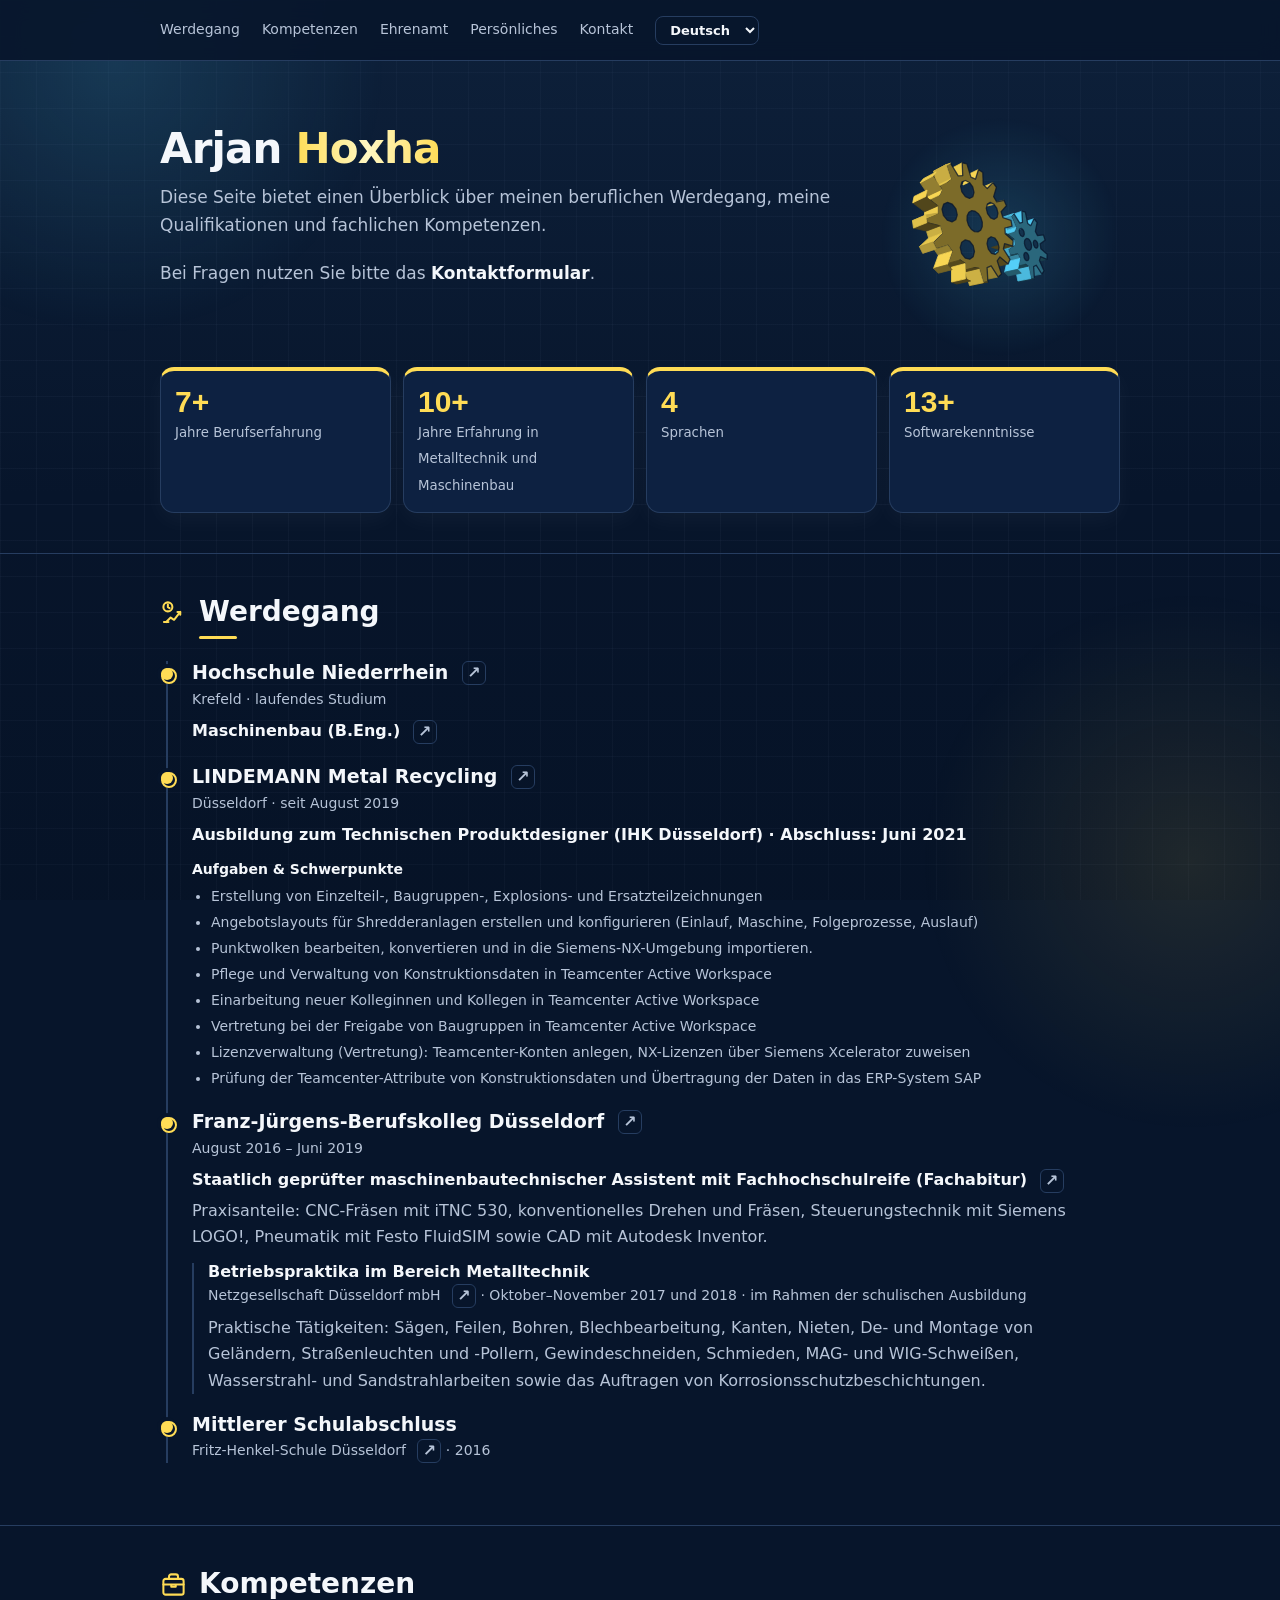
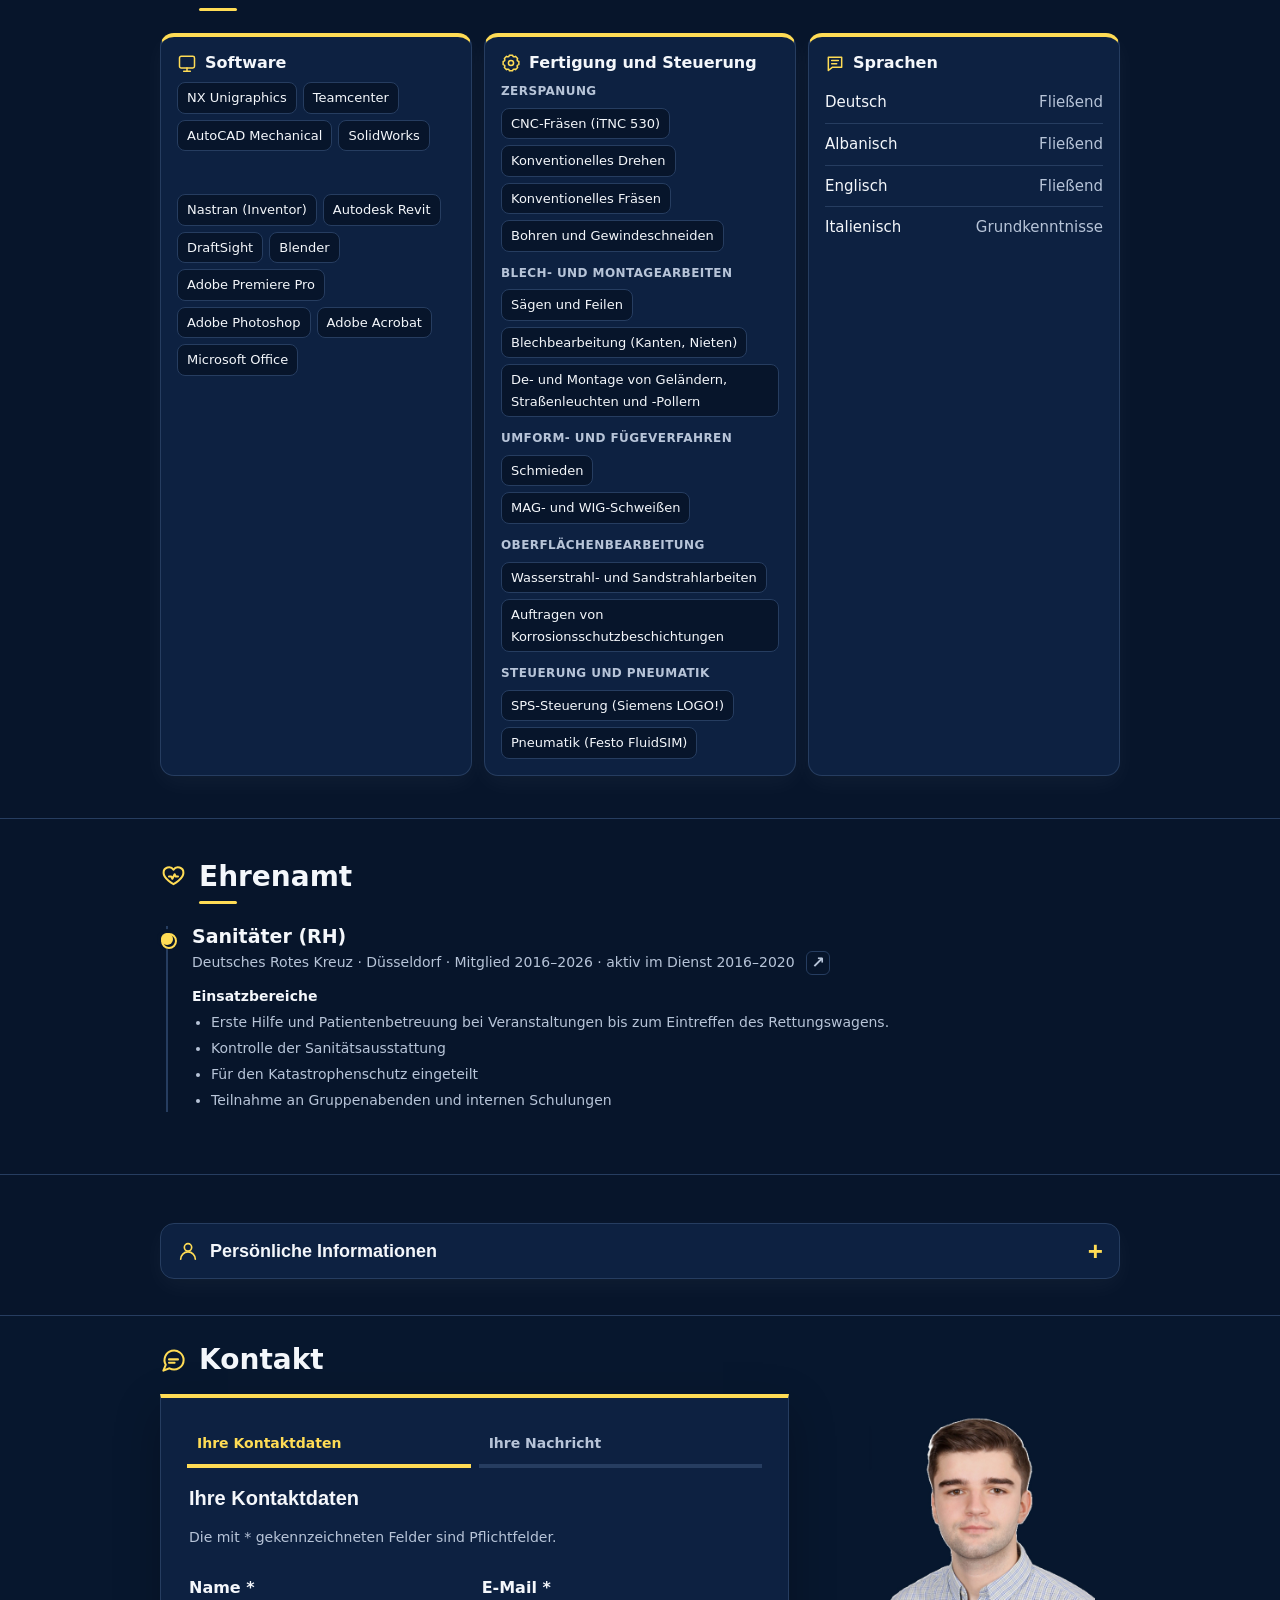
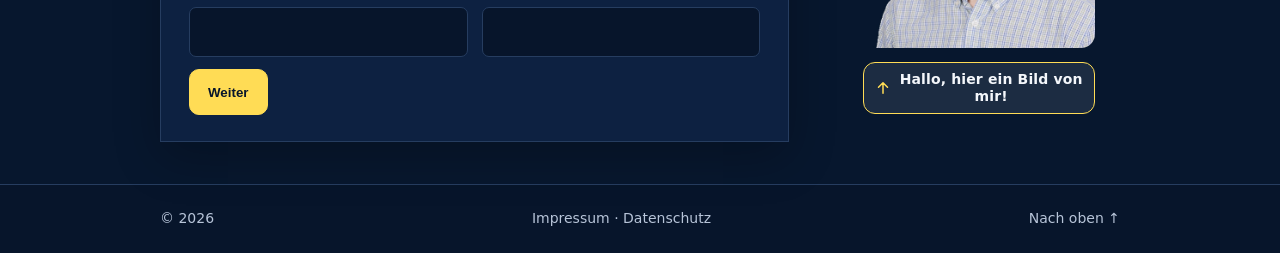
==== commit f49f93ba: "Add files via upload" ====
--- a/index.html
+++ b/index.html
@@ -272,6 +272,112 @@
   .item, .card, .stat { break-inside: avoid; }
   a { text-decoration: none; }
 }
+
+/* ===== 10. Animationen ===== */
+@keyframes rvUp { from { opacity: 0; transform: translateY(28px); } }
+@keyframes rvL { from { opacity: 0; transform: translateX(-34px); } }
+@keyframes rvS { from { opacity: 0; transform: translateY(20px) scale(.92); } }
+@keyframes rvP { from { opacity: 0; transform: scale(.55) translateY(8px); } }
+@keyframes navIn { from { opacity: 0; transform: translateY(-100%); } }
+@keyframes shine { to { background-position: -200% 0; } }
+@keyframes drift1 { to { transform: translate(14vw, 18vh) scale(1.25); } }
+@keyframes drift2 { to { transform: translate(-16vw, -14vh) scale(1.2); } }
+@keyframes ring { 0% { transform: scale(1); opacity: .9; } 80%, 100% { transform: scale(2.8); opacity: 0; } }
+@keyframes wig { 0% { transform: rotate(0) scale(1); } 25% { transform: rotate(-16deg) scale(1.25); } 55% { transform: rotate(12deg) scale(1.15); } 100% { transform: rotate(0) scale(1); } }
+@keyframes foldIn { from { opacity: 0; transform: translateY(-10px); } }
+@keyframes spin { from { transform: rotate(-180deg) scale(.4); } }
+@keyframes stepIn { from { opacity: 0; transform: translateX(26px); } }
+@keyframes pop { 0% { opacity: 0; transform: scale(.9) translateY(6px); } 60% { transform: scale(1.03); } }
+@keyframes pulse { 0% { box-shadow: 0 0 0 0 rgba(255, 220, 85, .55); } 70%, 100% { box-shadow: 0 0 0 14px rgba(255, 220, 85, 0); } }
+@keyframes float { 50% { transform: translateY(-9px); } }
+@keyframes glow { 0%, 100% { box-shadow: 0 0 0 0 rgba(255, 220, 85, 0); } 50% { box-shadow: 0 0 30px 3px rgba(255, 220, 85, .28); } }
+@keyframes bob { 50% { transform: translateY(-4px); } }
+
+/* Seitenstart */
+nav { animation: navIn .7s cubic-bezier(.2, .7, .2, 1) backwards; }
+.hero h1 { animation: rvUp .9s .1s cubic-bezier(.2, .7, .2, 1) backwards; }
+.hero .wrap > p { animation: rvUp .8s .35s cubic-bezier(.2, .7, .2, 1) backwards; }
+.hero .wrap > p.hero-contact { animation-delay: .5s; }
+.hero h1 span { background: linear-gradient(90deg, var(--accent) 0%, #fff7c2 25%, var(--accent) 50%, #56d5ff 75%, var(--accent) 100%) 0 0 / 200% 100%; -webkit-background-clip: text; background-clip: text; -webkit-text-fill-color: transparent; color: transparent; animation: shine 5s linear infinite; }
+
+/* Schwebende Hintergrund-Lichter & Fortschrittsbalken */
+body::before, body::after { content: ""; position: fixed; z-index: -1; width: 46vmax; height: 46vmax; border-radius: 50%; pointer-events: none; }
+body::before { top: -18vmax; left: -14vmax; background: radial-gradient(circle, rgba(86, 213, 255, .14), transparent 65%); animation: drift1 24s ease-in-out infinite alternate; }
+body::after { right: -16vmax; bottom: -20vmax; background: radial-gradient(circle, rgba(255, 220, 85, .1), transparent 65%); animation: drift2 28s ease-in-out infinite alternate; }
+.sp { position: fixed; top: 0; left: 0; z-index: 30; width: 100%; height: 3px; background: linear-gradient(90deg, var(--accent), #56d5ff); transform: scaleX(0); transform-origin: left; pointer-events: none; }
+
+/* Scroll-Reveal (Klassen setzt das Skript) */
+html.js .rv { opacity: 0; }
+html.js .rv.in { opacity: 1; animation: rvUp .8s cubic-bezier(.2, .7, .2, 1) var(--d, 0s) backwards; }
+html.js .rv-l.in { animation-name: rvL; }
+html.js .rv-s.in { animation-name: rvS; }
+html.js .rv-p.in { animation: rvP .5s cubic-bezier(.3, 1.5, .5, 1) var(--d, 0s) backwards; }
+html.js section h2::after { transform: scaleX(0); transform-origin: left; transition: transform .7s .4s cubic-bezier(.2, .7, .2, 1); }
+html.js section h2.in::after { transform: none; }
+section h2.in .heading-icon { animation: wig .9s .3s; }
+
+/* Timeline: pulsierende Punkte */
+.item::before { transition: transform .25s; }
+.item:hover::before { transform: scale(1.35); }
+.item::after { position: absolute; top: 7px; inset-inline-start: -31px; width: 12px; height: 12px; border: 2px solid var(--accent); border-radius: 50%; pointer-events: none; animation: ring 2.6s ease-out infinite; content: ""; }
+.item:nth-child(2)::after { animation-delay: .5s; }
+.item:nth-child(3)::after { animation-delay: 1s; }
+.item:nth-child(4)::after { animation-delay: 1.5s; }
+.item h3 { transition: color .2s, transform .25s; }
+.item:hover h3 { color: var(--accent); transform: translateX(5px); }
+
+/* Hover-Effekte */
+nav a { position: relative; transition: color .2s; }
+nav a::after { position: absolute; inset-inline: 0; bottom: 2px; height: 2px; background: var(--accent); transform: scaleX(0); transform-origin: left; transition: transform .3s; content: ""; }
+nav a:hover::after, nav a.on::after { transform: scaleX(1); }
+.card, .stat, .personal-group { position: relative; transition: transform .28s cubic-bezier(.2, .7, .2, 1), border-color .28s, box-shadow .28s; }
+.card:hover, .stat:hover { transform: translateY(-6px); border-color: var(--accent); box-shadow: 0 16px 36px rgba(255, 220, 85, .14); }
+.card::after, .stat::after, .personal-group::after { position: absolute; inset: 0; border-radius: inherit; background: radial-gradient(260px circle at var(--mx, 50%) var(--my, 50%), rgba(255, 220, 85, .13), transparent 65%); opacity: 0; pointer-events: none; transition: opacity .3s; content: ""; }
+.card:hover::after, .stat:hover::after, .personal-group:hover::after { opacity: 1; }
+.stat b { transition: transform .3s; }
+.stat:hover b { transform: scale(1.12); }
+.chip { transition: transform .2s, background .2s, color .2s, border-color .2s; }
+.chip:hover { transform: translateY(-3px) scale(1.07); border-color: var(--accent); background: var(--accent); color: #07152b; }
+.kv-row { transition: padding .22s, background .22s; }
+.kv-row:hover { padding-inline-start: 8px; background: rgba(255, 220, 85, .06); }
+.org-link { transition: color .18s, border-color .18s, background .18s, transform .25s; }
+.org-link:hover { transform: translateY(-2px) rotate(12deg) scale(1.12); }
+.btn { position: relative; overflow: hidden; }
+.btn::after { position: absolute; inset: 0; background: linear-gradient(110deg, transparent 30%, rgba(255, 255, 255, .38) 50%, transparent 70%); transform: translateX(-120%); pointer-events: none; content: ""; }
+.btn:hover::after { transform: translateX(120%); transition: transform .65s; }
+.contact-panel #next { animation: pulse 2.2s infinite; }
+.contact-panel #next:hover { animation-play-state: paused; }
+footer a[href="#main"] { display: inline-block; transition: transform .25s, color .2s; }
+footer a[href="#main"]:hover { transform: translateY(-4px); }
+
+/* Aufklapp-Bereiche & Formular */
+.fold > summary::after { display: inline-block; transition: transform .25s; }
+.fold > summary:hover::after { transform: scale(1.3); }
+.fold[open] > summary::after { animation: spin .4s; }
+.fold[open] > :not(summary) { animation: foldIn .45s cubic-bezier(.2, .7, .2, 1) backwards; }
+.form-progress li { transition: color .35s, border-color .35s; }
+.contact-form fieldset:not([hidden]) { animation: stepIn .45s cubic-bezier(.2, .7, .2, 1); }
+.contact-form input, .contact-form textarea { transition: border-color .2s, box-shadow .25s, transform .2s; }
+.contact-form input:focus, .contact-form textarea:focus { box-shadow: 0 0 0 5px rgba(255, 220, 85, .16); transform: translateY(-1px); }
+.form-status:not(:empty) { animation: pop .45s; }
+
+/* Foto */
+.contact-profile-photo { animation: float 5s ease-in-out infinite, glow 3.2s ease-in-out infinite; }
+.contact-photo-label svg { animation: bob 1.4s ease-in-out infinite; }
+
+@media print {
+  body::before, body::after, .sp { display: none; }
+  html.js .rv { opacity: 1 !important; animation: none !important; }
+  html.js section h2::after { transform: none; }
+  .item::after { display: none; }
+}
+
+/* ===== 11. 3D-Modell im Hero ===== */
+.hero-3d { float: right; float: inline-end; width: clamp(110px, 24vw, 240px); aspect-ratio: 1; margin-block: -8px 10px; margin-inline-start: 18px; shape-outside: circle(50%); animation: rvS 1s .25s cubic-bezier(.2, .7, .2, 1) backwards; }
+.hero-3d canvas { display: block; width: 100%; height: 100%; cursor: grab; touch-action: pan-y; }
+.hero .stats { clear: both; }
+@media (max-width: 360px) { .hero h1 { font-size: 24px; } }
+@media print { .hero-3d { display: none; } }
 </style>
 </head>
 <body>
@@ -279,6 +385,7 @@
 <nav aria-label="Hauptnavigation"><div class="wrap"><a href="#erfahrung">Werdegang</a><a href="#kompetenzen">Kompetenzen</a><a href="#ehrenamt">Ehrenamt</a><a href="#persoenliches">Persönliches</a><a href="#kontakt">Kontakt</a><select id="lang" translate="no" aria-label="Sprache wählen" title="Sprache wählen"><option value="de">Deutsch</option><option value="en">English</option><option value="fr">Français</option><option value="sq">Shqip</option><option value="it">Italiano</option><option value="ar">العربية</option><option value="hi">हिन्दी</option><option value="ja">日本語</option><option value="zh-Hans">简体中文</option><option value="ko">한국어</option><option value="ru">Русский</option><option value="tr">Türkçe</option></select></div></nav>
 
 <main id="main"><header class="hero"><div class="wrap">
+<div class="hero-3d" aria-hidden="true"><canvas id="gears3d"></canvas></div>
 
 <div class="hero-copy">
 <h1>Arjan <span>Hoxha</span></h1>
@@ -1007,5 +1114,176 @@
   window.addEventListener('afterprint', () => { reopened.forEach(d => { d.open = false; }); reopened = []; });
 })();
 </script>
+<script>
+/* ---------- 6. Animationen: Scroll-Reveal, Zähler, Fortschrittsbalken, Spotlight ---------- */
+(function () {
+  const root = document.documentElement;
+  const reduce = matchMedia('(prefers-reduced-motion: reduce)').matches;
+  const bar = document.createElement('div');
+  bar.className = 'sp';
+  bar.setAttribute('aria-hidden', 'true');
+  document.body.appendChild(bar);
+  function progress() {
+    const h = root.scrollHeight - innerHeight;
+    bar.style.transform = 'scaleX(' + (h > 0 ? Math.min(scrollY / h, 1) : 0) + ')';
+  }
+  addEventListener('scroll', progress, { passive: true });
+  addEventListener('resize', progress);
+  progress();
+
+  document.addEventListener('pointermove', e => {
+    const t = e.target.closest && e.target.closest('.card, .stat, .personal-group');
+    if (!t) return;
+    const r = t.getBoundingClientRect();
+    t.style.setProperty('--mx', (e.clientX - r.left) + 'px');
+    t.style.setProperty('--my', (e.clientY - r.top) + 'px');
+  });
+
+  function countUp(el) {
+    const m = el && /^(\d+)(.*)$/.exec(el.textContent.trim());
+    if (!m || reduce) return;
+    const to = +m[1], suffix = m[2], start = performance.now(), dur = 1500;
+    (function step(now) {
+      const k = Math.min((now - start) / dur, 1);
+      el.textContent = Math.round(to * (1 - Math.pow(1 - k, 3))) + suffix;
+      if (k < 1) requestAnimationFrame(step);
+    })(start);
+  }
+
+  if (!('IntersectionObserver' in window)) return;
+  root.classList.add('js');
+  const groups = [
+    ['section h2', 'rv', .07], ['.item, .sub, .skill-category-title, .kv-row', 'rv rv-l', .07],
+    ['.card, .stat, .contact-panel, .personal-group, .contact-photo-wrap, .fold:not(.hobbies-fold)', 'rv rv-s', .1],
+    ['.chip', 'rv rv-p', .035]
+  ];
+  const io = new IntersectionObserver(entries => entries.forEach(entry => {
+    if (!entry.isIntersecting) return;
+    entry.target.classList.add('in');
+    io.unobserve(entry.target);
+    if (entry.target.classList.contains('stat')) countUp(entry.target.querySelector('b'));
+  }), { threshold: .12, rootMargin: '0px 0px -5% 0px' });
+  groups.forEach(([selector, classes, step]) => document.querySelectorAll(selector).forEach(el => {
+    const i = Array.prototype.indexOf.call(el.parentNode.children, el);
+    el.style.setProperty('--d', Math.min(i * step, .6) + 's');
+    el.classList.add(...classes.split(' '));
+    io.observe(el);
+  }));
+})();
+</script>
+<script>
+/* ---------- 7. 3D-Modell: ineinandergreifende Zahnräder (Canvas, ohne externe Bibliothek) ---------- */
+(function () {
+  const cv = document.getElementById('gears3d');
+  const ctx = cv && cv.getContext('2d');
+  if (!ctx) return;
+  const reduce = matchMedia('(prefers-reduced-motion: reduce)').matches;
+  const TAU = Math.PI * 2, HZ = .17, DIST = 7, L = [-.4, .55, .73];
+  const circle = (R, n, cx, cy) => Array.from({ length: n }, (_, i) => [cx + R * Math.cos(i * TAU / n), cy + R * Math.sin(i * TAU / n)]);
+
+  function makeGear(N, r, bore, holeN, holeR, holeAt, color, x) {
+    const m = 2 * r / N, tip = r + m * .9, root = r - m * 1.1, p = TAU / N, out = [];
+    for (let k = 0; k < N; k++) [[root, -.32], [tip, -.14], [tip, .14], [root, .32]].forEach(([R, f]) => { const a = (k + f) * p; out.push([R * Math.cos(a), R * Math.sin(a)]); });
+    const holes = [circle(bore, 14, 0, 0)];
+    for (let i = 0; i < holeN; i++) { const a = i * TAU / holeN; holes.push(circle(holeR, 10, holeAt * Math.cos(a), holeAt * Math.sin(a))); }
+    const sides = out.map((a, i) => { const b = out[(i + 1) % out.length], dx = b[0] - a[0], dy = b[1] - a[1], l = Math.hypot(dx, dy); return { a, b, n: [dy / l, -dx / l] }; });
+    return { N, color, x, out, holes, sides };
+  }
+  const gA = makeGear(16, 1, .2, 5, .17, .6, [255, 220, 85], -.9);
+  const gB = makeGear(10, .625, .13, 3, .09, .3, [86, 213, 255], .725);
+
+  let W = 1, H = 1, dpr = 1, t = 0, ang = 0, spd = .7, tgt = .7, offX = 0, offY = 0, moved = 0;
+  let drag = false, lx = 0, ly = 0, vis = true, running = false, last = 0;
+
+  function render() {
+    const ease = reduce ? 1 : 1 - Math.pow(1 - Math.min(t / 1.6, 1), 3);
+    const ry = .55 + .35 * Math.sin(t * .35) + scrollY * .0012 + offY + (1 - ease) * 3.2;
+    const rx = -.42 + .12 * Math.sin(t * .5) + offX;
+    const sy = Math.sin(ry), cy = Math.cos(ry), sx = Math.sin(rx), cx = Math.cos(rx);
+    const R = (x, y, z) => { const x1 = x * cy + z * sy, z1 = -x * sy + z * cy; return [x1, y * cx - z1 * sx, y * sx + z1 * cx]; };
+    const sc = Math.min(W, H) * .215 * (.35 + .65 * ease);
+    const P = v => { const k = DIST / (DIST - v[2]); return [W / 2 + v[0] * k * sc, H / 2 - v[1] * k * sc]; };
+
+    ctx.clearRect(0, 0, W, H);
+    const glow = ctx.createRadialGradient(W / 2, H / 2, 0, W / 2, H / 2, W * .5);
+    glow.addColorStop(0, 'rgba(86,213,255,.16)');
+    glow.addColorStop(1, 'rgba(86,213,255,0)');
+    ctx.fillStyle = glow;
+    ctx.fillRect(0, 0, W, H);
+
+    const items = [];
+    [[gA, ang], [gB, Math.PI + Math.PI / gB.N - ang * gA.N / gB.N]].forEach(([g, a]) => {
+      const ca = Math.cos(a), sa = Math.sin(a);
+      const loc = (p, z) => R(g.x + p[0] * ca - p[1] * sa, p[0] * sa + p[1] * ca, z);
+      const col = n => {
+        const s = .3 + .7 * Math.max(0, n[0] * L[0] + n[1] * L[1] + n[2] * L[2]);
+        return 'rgb(' + g.color.map(c => Math.round(c * s)).join() + ')';
+      };
+      const nf = R(0, 0, 1), sgn = nf[2] > 0 ? 1 : -1;
+      items.push({
+        cap: true, z: loc([0, 0], sgn * HZ)[2], fill: col([nf[0] * sgn, nf[1] * sgn, nf[2] * sgn]),
+        rings: [g.out].concat(g.holes).map(ring => ring.map(p => P(loc(p, sgn * HZ))))
+      });
+      g.sides.forEach(s => {
+        const n = R(s.n[0] * ca - s.n[1] * sa, s.n[0] * sa + s.n[1] * ca, 0);
+        if (n[2] <= 0) return;
+        const q = [loc(s.a, HZ), loc(s.b, HZ), loc(s.b, -HZ), loc(s.a, -HZ)];
+        items.push({ z: (q[0][2] + q[1][2] + q[2][2] + q[3][2]) / 4, fill: col(n), rings: [q.map(P)] });
+      });
+    });
+    items.sort((p, q) => p.z - q.z);
+    ctx.lineJoin = 'round';
+    items.forEach(it => {
+      ctx.beginPath();
+      it.rings.forEach(ring => { ring.forEach((p, i) => i ? ctx.lineTo(p[0], p[1]) : ctx.moveTo(p[0], p[1])); ctx.closePath(); });
+      ctx.fillStyle = it.fill;
+      ctx.fill('evenodd');
+      ctx.strokeStyle = it.cap ? 'rgba(7,21,43,.75)' : it.fill;
+      ctx.lineWidth = (it.cap ? 1.3 : .8) * dpr;
+      ctx.stroke();
+    });
+  }
+
+  function loop(now) {
+    if (!vis || document.hidden) { running = false; return; }
+    const dt = Math.min((now - last) / 1000, .05);
+    last = now; t += dt;
+    spd += (tgt - spd) * Math.min(1, dt * 4);
+    ang += spd * dt;
+    if (!drag) { const k = Math.min(1, dt * .8); offX -= offX * k; offY -= offY * k; }
+    render();
+    requestAnimationFrame(loop);
+  }
+  function start() { if (!running && !reduce && vis && !document.hidden) { running = true; last = performance.now(); requestAnimationFrame(loop); } }
+  function size() {
+    const r = cv.getBoundingClientRect();
+    dpr = Math.min(window.devicePixelRatio || 1, 2);
+    W = cv.width = Math.max(1, Math.round(r.width * dpr));
+    H = cv.height = Math.max(1, Math.round(r.height * dpr));
+    if (!running) render();
+  }
+
+  cv.addEventListener('pointerenter', e => { if (e.pointerType === 'mouse') tgt = 2.4; });
+  cv.addEventListener('pointerleave', () => { tgt = .7; });
+  cv.addEventListener('pointerdown', e => { drag = true; moved = 0; lx = e.clientX; ly = e.clientY; cv.setPointerCapture(e.pointerId); cv.style.cursor = 'grabbing'; });
+  cv.addEventListener('pointermove', e => {
+    if (!drag) return;
+    const dx = e.clientX - lx, dy = e.clientY - ly;
+    moved += Math.abs(dx) + Math.abs(dy);
+    offY += dx * .012;
+    offX = Math.max(-1, Math.min(1, offX + dy * .01));
+    lx = e.clientX; ly = e.clientY;
+    if (!running) render();
+  });
+  const end = () => { if (drag && moved < 5) spd += 7; drag = false; cv.style.cursor = ''; };
+  cv.addEventListener('pointerup', end);
+  cv.addEventListener('pointercancel', () => { drag = false; cv.style.cursor = ''; });
+  new IntersectionObserver(es => { vis = es[0].isIntersecting; start(); }).observe(cv);
+  document.addEventListener('visibilitychange', start);
+  addEventListener('resize', size);
+  size();
+  start();
+})();
+</script>
 </body>
 </html>
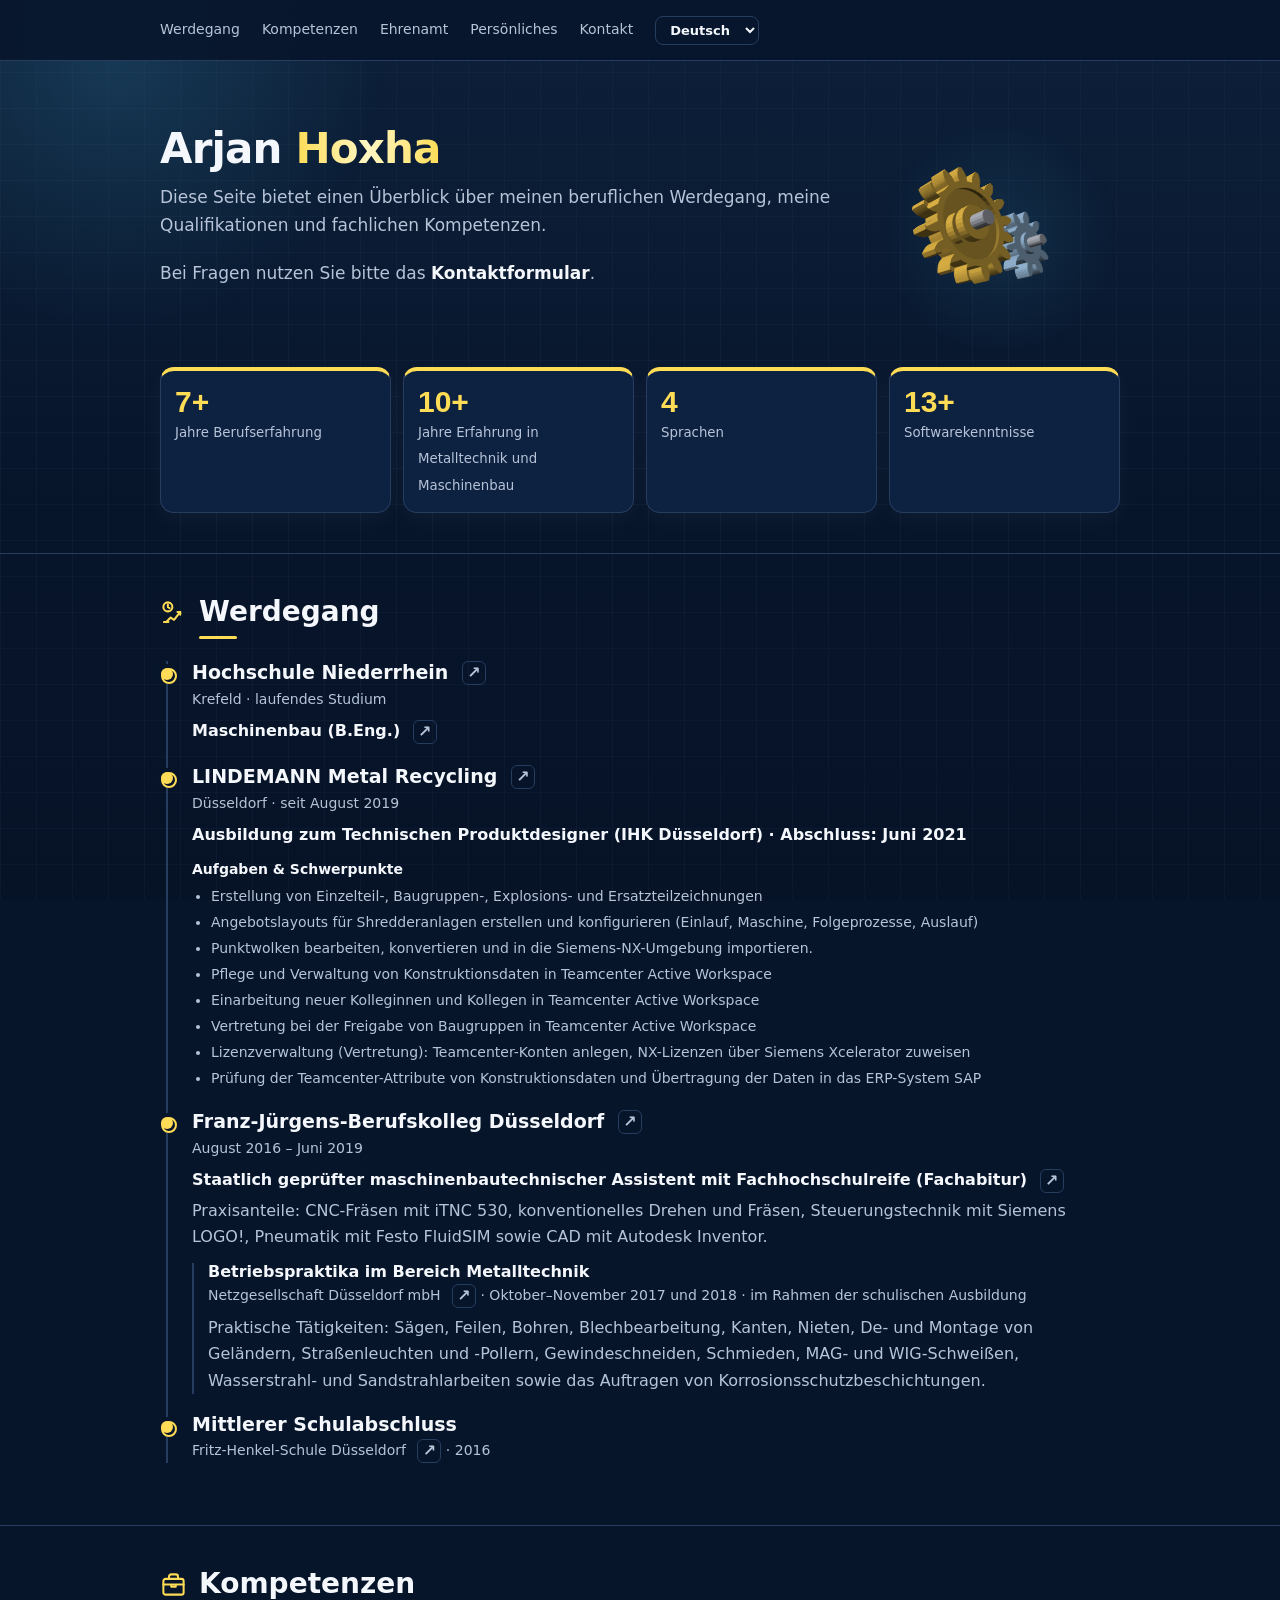
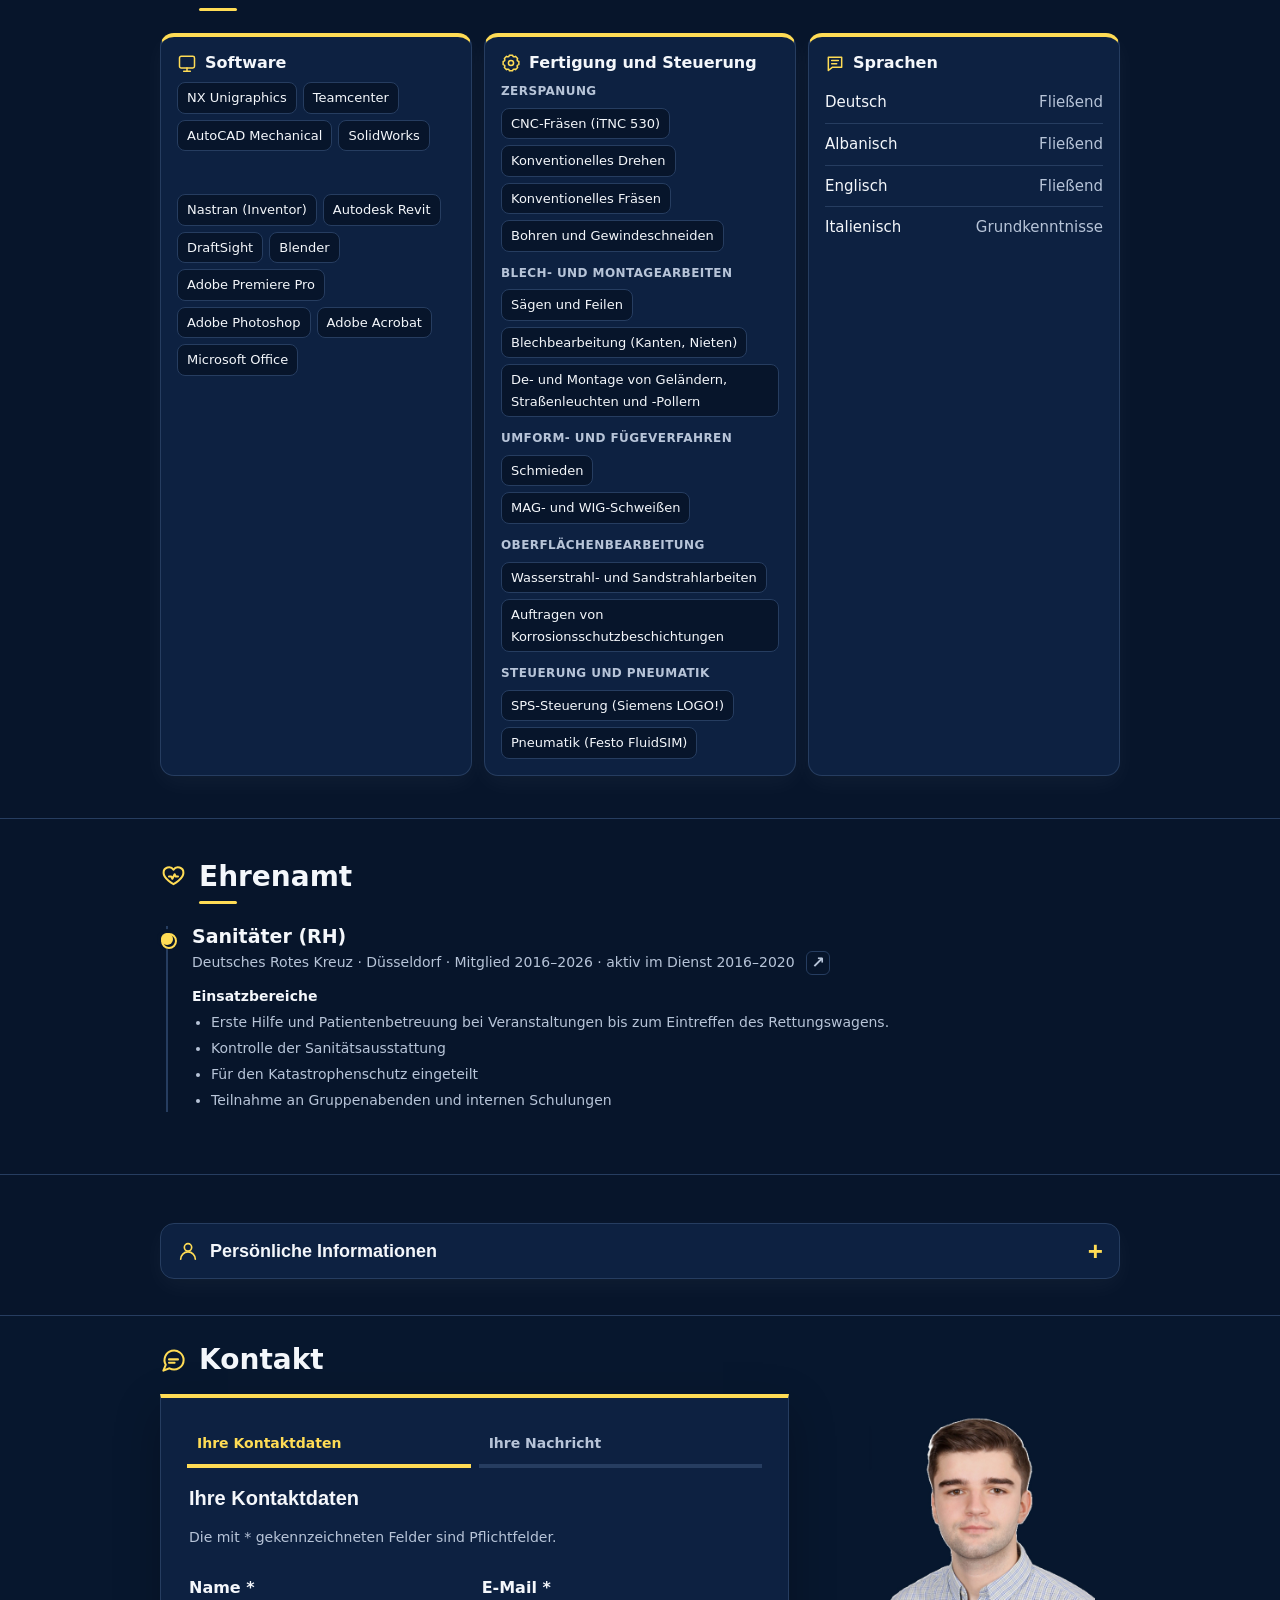
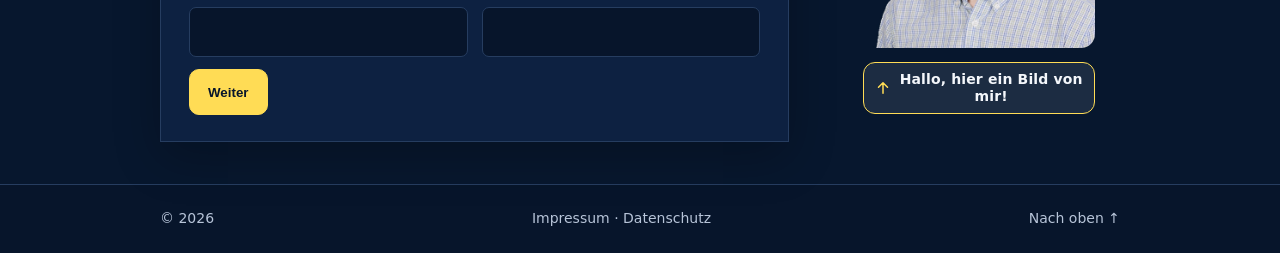
==== commit 59ac7acb: "Add files via upload" ====
--- a/index.html
+++ b/index.html
@@ -290,7 +290,6 @@
 @keyframes pop { 0% { opacity: 0; transform: scale(.9) translateY(6px); } 60% { transform: scale(1.03); } }
 @keyframes pulse { 0% { box-shadow: 0 0 0 0 rgba(255, 220, 85, .55); } 70%, 100% { box-shadow: 0 0 0 14px rgba(255, 220, 85, 0); } }
 @keyframes float { 50% { transform: translateY(-9px); } }
-@keyframes glow { 0%, 100% { box-shadow: 0 0 0 0 rgba(255, 220, 85, 0); } 50% { box-shadow: 0 0 30px 3px rgba(255, 220, 85, .28); } }
 @keyframes bob { 50% { transform: translateY(-4px); } }
 
 /* Seitenstart */
@@ -301,9 +300,8 @@
 .hero h1 span { background: linear-gradient(90deg, var(--accent) 0%, #fff7c2 25%, var(--accent) 50%, #56d5ff 75%, var(--accent) 100%) 0 0 / 200% 100%; -webkit-background-clip: text; background-clip: text; -webkit-text-fill-color: transparent; color: transparent; animation: shine 5s linear infinite; }
 
 /* Schwebende Hintergrund-Lichter & Fortschrittsbalken */
-body::before, body::after { content: ""; position: fixed; z-index: -1; width: 46vmax; height: 46vmax; border-radius: 50%; pointer-events: none; }
+body::before { content: ""; position: fixed; z-index: -1; width: 46vmax; height: 46vmax; border-radius: 50%; pointer-events: none; }
 body::before { top: -18vmax; left: -14vmax; background: radial-gradient(circle, rgba(86, 213, 255, .14), transparent 65%); animation: drift1 24s ease-in-out infinite alternate; }
-body::after { right: -16vmax; bottom: -20vmax; background: radial-gradient(circle, rgba(255, 220, 85, .1), transparent 65%); animation: drift2 28s ease-in-out infinite alternate; }
 .sp { position: fixed; top: 0; left: 0; z-index: 30; width: 100%; height: 3px; background: linear-gradient(90deg, var(--accent), #56d5ff); transform: scaleX(0); transform-origin: left; pointer-events: none; }
 
 /* Scroll-Reveal (Klassen setzt das Skript) */
@@ -362,7 +360,7 @@
 .form-status:not(:empty) { animation: pop .45s; }
 
 /* Foto */
-.contact-profile-photo { animation: float 5s ease-in-out infinite, glow 3.2s ease-in-out infinite; }
+.contact-profile-photo { animation: float 5s ease-in-out infinite; }
 .contact-photo-label svg { animation: bob 1.4s ease-in-out infinite; }
 
 @media print {
@@ -1172,27 +1170,54 @@
 })();
 </script>
 <script>
-/* ---------- 7. 3D-Modell: ineinandergreifende Zahnräder (Canvas, ohne externe Bibliothek) ---------- */
+/* ---------- 7. 3D-Modell: Evolventen-Zahnräder auf Wellen (Canvas, ohne externe Bibliothek) ---------- */
 (function () {
   const cv = document.getElementById('gears3d');
   const ctx = cv && cv.getContext('2d');
   if (!ctx) return;
   const reduce = matchMedia('(prefers-reduced-motion: reduce)').matches;
-  const TAU = Math.PI * 2, HZ = .17, DIST = 7, L = [-.4, .55, .73];
-  const circle = (R, n, cx, cy) => Array.from({ length: n }, (_, i) => [cx + R * Math.cos(i * TAU / n), cy + R * Math.sin(i * TAU / n)]);
-
-  function makeGear(N, r, bore, holeN, holeR, holeAt, color, x) {
-    const m = 2 * r / N, tip = r + m * .9, root = r - m * 1.1, p = TAU / N, out = [];
-    for (let k = 0; k < N; k++) [[root, -.32], [tip, -.14], [tip, .14], [root, .32]].forEach(([R, f]) => { const a = (k + f) * p; out.push([R * Math.cos(a), R * Math.sin(a)]); });
-    const holes = [circle(bore, 14, 0, 0)];
-    for (let i = 0; i < holeN; i++) { const a = i * TAU / holeN; holes.push(circle(holeR, 10, holeAt * Math.cos(a), holeAt * Math.sin(a))); }
-    const sides = out.map((a, i) => { const b = out[(i + 1) % out.length], dx = b[0] - a[0], dy = b[1] - a[1], l = Math.hypot(dx, dy); return { a, b, n: [dy / l, -dx / l] }; });
-    return { N, color, x, out, holes, sides };
-  }
-  const gA = makeGear(16, 1, .2, 5, .17, .6, [255, 220, 85], -.9);
-  const gB = makeGear(10, .625, .13, 3, .09, .3, [86, 213, 255], .725);
-
-  let W = 1, H = 1, dpr = 1, t = 0, ang = 0, spd = .7, tgt = .7, offX = 0, offY = 0, moved = 0;
+  const TAU = Math.PI * 2, PA = Math.PI / 9, HZ = .17, DIST = 7;
+  const L = [-.4, .55, .73], H = [-.215, .296, .931], SHAFT = [176, 180, 190];
+  const circle = (R, n) => Array.from({ length: n }, (_, i) => [R * Math.cos(i * TAU / n), R * Math.sin(i * TAU / n)]);
+  const inv = a => Math.tan(a) - a;
+
+  // Zahnkranz mit echten Evolventen-Flanken (20° Eingriffswinkel, Kopf- und Fußspiel, leichtes Flankenspiel)
+  function outline(N, r) {
+    const m = 2 * r / N, tip = r + m, root = r - 1.25 * m, rb = r * Math.cos(PA), p = TAU / N;
+    const half = R => .94 * Math.PI / (2 * N) + inv(PA) - inv(Math.acos(Math.min(1, rb / R)));
+    const lo = Math.max(root, rb), rs = root < rb ? [root] : [];
+    for (let i = 0; i <= 5; i++) rs.push(lo + (tip - lo) * i / 5);
+    const out = [];
+    for (let k = 0; k < N; k++) {
+      const c = k * p, pt = (R, a) => [R * Math.cos(c + a), R * Math.sin(c + a)];
+      rs.forEach(R => out.push(pt(R, -half(R))));
+      for (let i = rs.length - 1; i >= 0; i--) out.push(pt(rs[i], half(rs[i])));
+      out.push(pt(root, p / 2));
+    }
+    return out;
+  }
+  const walls = (ring, z0, z1, inward, col, k) => ring.map((a, i) => {
+    const b = ring[(i + 1) % ring.length], dx = b[0] - a[0], dy = b[1] - a[1], l = Math.hypot(dx, dy) || 1, s = inward ? -1 : 1;
+    return { rings: [[[a[0], a[1], z0], [b[0], b[1], z0], [b[0], b[1], z1], [a[0], a[1], z1]]], n: [s * dy / l, -s * dx / l, 0], c: [(a[0] + b[0]) / 2, (a[1] + b[1]) / 2, (z0 + z1) / 2], col, k };
+  });
+  const cap = (rings, z, nz, col, k) => ({ rings: rings.map(r => r.map(p => [p[0], p[1], z])), n: [0, 0, nz], c: [0, 0, z], col, k });
+
+  // Stirnrad: Zahnkranz, optional gedrehter Steg (rw), Nabe (rh), Welle (rs)
+  function makeGear(N, r, rw, rh, rs, color, x) {
+    const out = outline(N, r), web = .06, top = HZ + .07, end = HZ + .42, f = walls(out, -HZ, HZ, false, color, 1);
+    [1, -1].forEach(s => {
+      if (rw) {
+        f.push(cap([out, circle(rw, 40)], s * HZ, s, color, 1), ...walls(circle(rw, 40), s * web, s * HZ, true, color, .7), cap([circle(rw, 40), circle(rh, 28)], s * web, s, color, .88));
+      } else f.push(cap([out, circle(rh, 28)], s * HZ, s, color, 1));
+      f.push(...walls(circle(rh, 28), s * (rw ? web : HZ), s * top, false, color, 1), cap([circle(rh, 28), circle(rs, 18)], s * top, s, color, 1),
+        ...walls(circle(rs, 18), s * top, s * end, false, SHAFT, 1), cap([circle(rs, 18)], s * end, s, SHAFT, 1));
+    });
+    return { N, x, out, faces: f };
+  }
+  const gA = makeGear(16, 1, .72, .34, .14, [226, 182, 70], -.9);
+  const gB = makeGear(10, .625, 0, .24, .1, [150, 184, 214], .725);
+
+  let W = 1, H2 = 1, dpr = 1, t = 0, ang = 0, spd = .7, tgt = .7, offX = 0, offY = 0, moved = 0;
   let drag = false, lx = 0, ly = 0, vis = true, running = false, last = 0;
 
   function render() {
@@ -1201,34 +1226,30 @@
     const rx = -.42 + .12 * Math.sin(t * .5) + offX;
     const sy = Math.sin(ry), cy = Math.cos(ry), sx = Math.sin(rx), cx = Math.cos(rx);
     const R = (x, y, z) => { const x1 = x * cy + z * sy, z1 = -x * sy + z * cy; return [x1, y * cx - z1 * sx, y * sx + z1 * cx]; };
-    const sc = Math.min(W, H) * .215 * (.35 + .65 * ease);
-    const P = v => { const k = DIST / (DIST - v[2]); return [W / 2 + v[0] * k * sc, H / 2 - v[1] * k * sc]; };
-
-    ctx.clearRect(0, 0, W, H);
-    const glow = ctx.createRadialGradient(W / 2, H / 2, 0, W / 2, H / 2, W * .5);
-    glow.addColorStop(0, 'rgba(86,213,255,.16)');
+    const sc = Math.min(W, H2) * .2 * (.35 + .65 * ease);
+    const P = v => { const k = DIST / (DIST - v[2]); return [W / 2 + v[0] * k * sc, H2 / 2 - v[1] * k * sc]; };
+
+    ctx.clearRect(0, 0, W, H2);
+    const glow = ctx.createRadialGradient(W / 2, H2 / 2, 0, W / 2, H2 / 2, W * .5);
+    glow.addColorStop(0, 'rgba(86,213,255,.1)');
     glow.addColorStop(1, 'rgba(86,213,255,0)');
     ctx.fillStyle = glow;
-    ctx.fillRect(0, 0, W, H);
+    ctx.fillRect(0, 0, W, H2);
 
     const items = [];
     [[gA, ang], [gB, Math.PI + Math.PI / gB.N - ang * gA.N / gB.N]].forEach(([g, a]) => {
       const ca = Math.cos(a), sa = Math.sin(a);
-      const loc = (p, z) => R(g.x + p[0] * ca - p[1] * sa, p[0] * sa + p[1] * ca, z);
-      const col = n => {
-        const s = .3 + .7 * Math.max(0, n[0] * L[0] + n[1] * L[1] + n[2] * L[2]);
-        return 'rgb(' + g.color.map(c => Math.round(c * s)).join() + ')';
-      };
-      const nf = R(0, 0, 1), sgn = nf[2] > 0 ? 1 : -1;
-      items.push({
-        cap: true, z: loc([0, 0], sgn * HZ)[2], fill: col([nf[0] * sgn, nf[1] * sgn, nf[2] * sgn]),
-        rings: [g.out].concat(g.holes).map(ring => ring.map(p => P(loc(p, sgn * HZ))))
-      });
-      g.sides.forEach(s => {
-        const n = R(s.n[0] * ca - s.n[1] * sa, s.n[0] * sa + s.n[1] * ca, 0);
+      const loc = p => R(g.x + p[0] * ca - p[1] * sa, p[0] * sa + p[1] * ca, p[2]);
+      g.faces.forEach(f => {
+        const n = R(f.n[0] * ca - f.n[1] * sa, f.n[0] * sa + f.n[1] * ca, f.n[2]);
         if (n[2] <= 0) return;
-        const q = [loc(s.a, HZ), loc(s.b, HZ), loc(s.b, -HZ), loc(s.a, -HZ)];
-        items.push({ z: (q[0][2] + q[1][2] + q[2][2] + q[3][2]) / 4, fill: col(n), rings: [q.map(P)] });
+        const d = Math.max(0, n[0] * L[0] + n[1] * L[1] + n[2] * L[2]);
+        const sp = Math.pow(Math.max(0, n[0] * H[0] + n[1] * H[1] + n[2] * H[2]), 28) * .6;
+        const s = (.28 + .72 * d) * f.k;
+        items.push({
+          z: loc(f.c)[2], cap: f.cap, rings: f.rings.map(r => r.map(p => P(loc(p)))),
+          fill: 'rgb(' + f.col.map(c => Math.min(255, Math.round(c * s + 255 * sp))).join() + ')'
+        });
       });
     });
     items.sort((p, q) => p.z - q.z);
@@ -1238,8 +1259,8 @@
       it.rings.forEach(ring => { ring.forEach((p, i) => i ? ctx.lineTo(p[0], p[1]) : ctx.moveTo(p[0], p[1])); ctx.closePath(); });
       ctx.fillStyle = it.fill;
       ctx.fill('evenodd');
-      ctx.strokeStyle = it.cap ? 'rgba(7,21,43,.75)' : it.fill;
-      ctx.lineWidth = (it.cap ? 1.3 : .8) * dpr;
+      ctx.strokeStyle = it.cap ? 'rgba(7,21,43,.55)' : it.fill;
+      ctx.lineWidth = (it.cap ? 1.1 : .8) * dpr;
       ctx.stroke();
     });
   }
@@ -1259,7 +1280,7 @@
     const r = cv.getBoundingClientRect();
     dpr = Math.min(window.devicePixelRatio || 1, 2);
     W = cv.width = Math.max(1, Math.round(r.width * dpr));
-    H = cv.height = Math.max(1, Math.round(r.height * dpr));
+    H2 = cv.height = Math.max(1, Math.round(r.height * dpr));
     if (!running) render();
   }
 
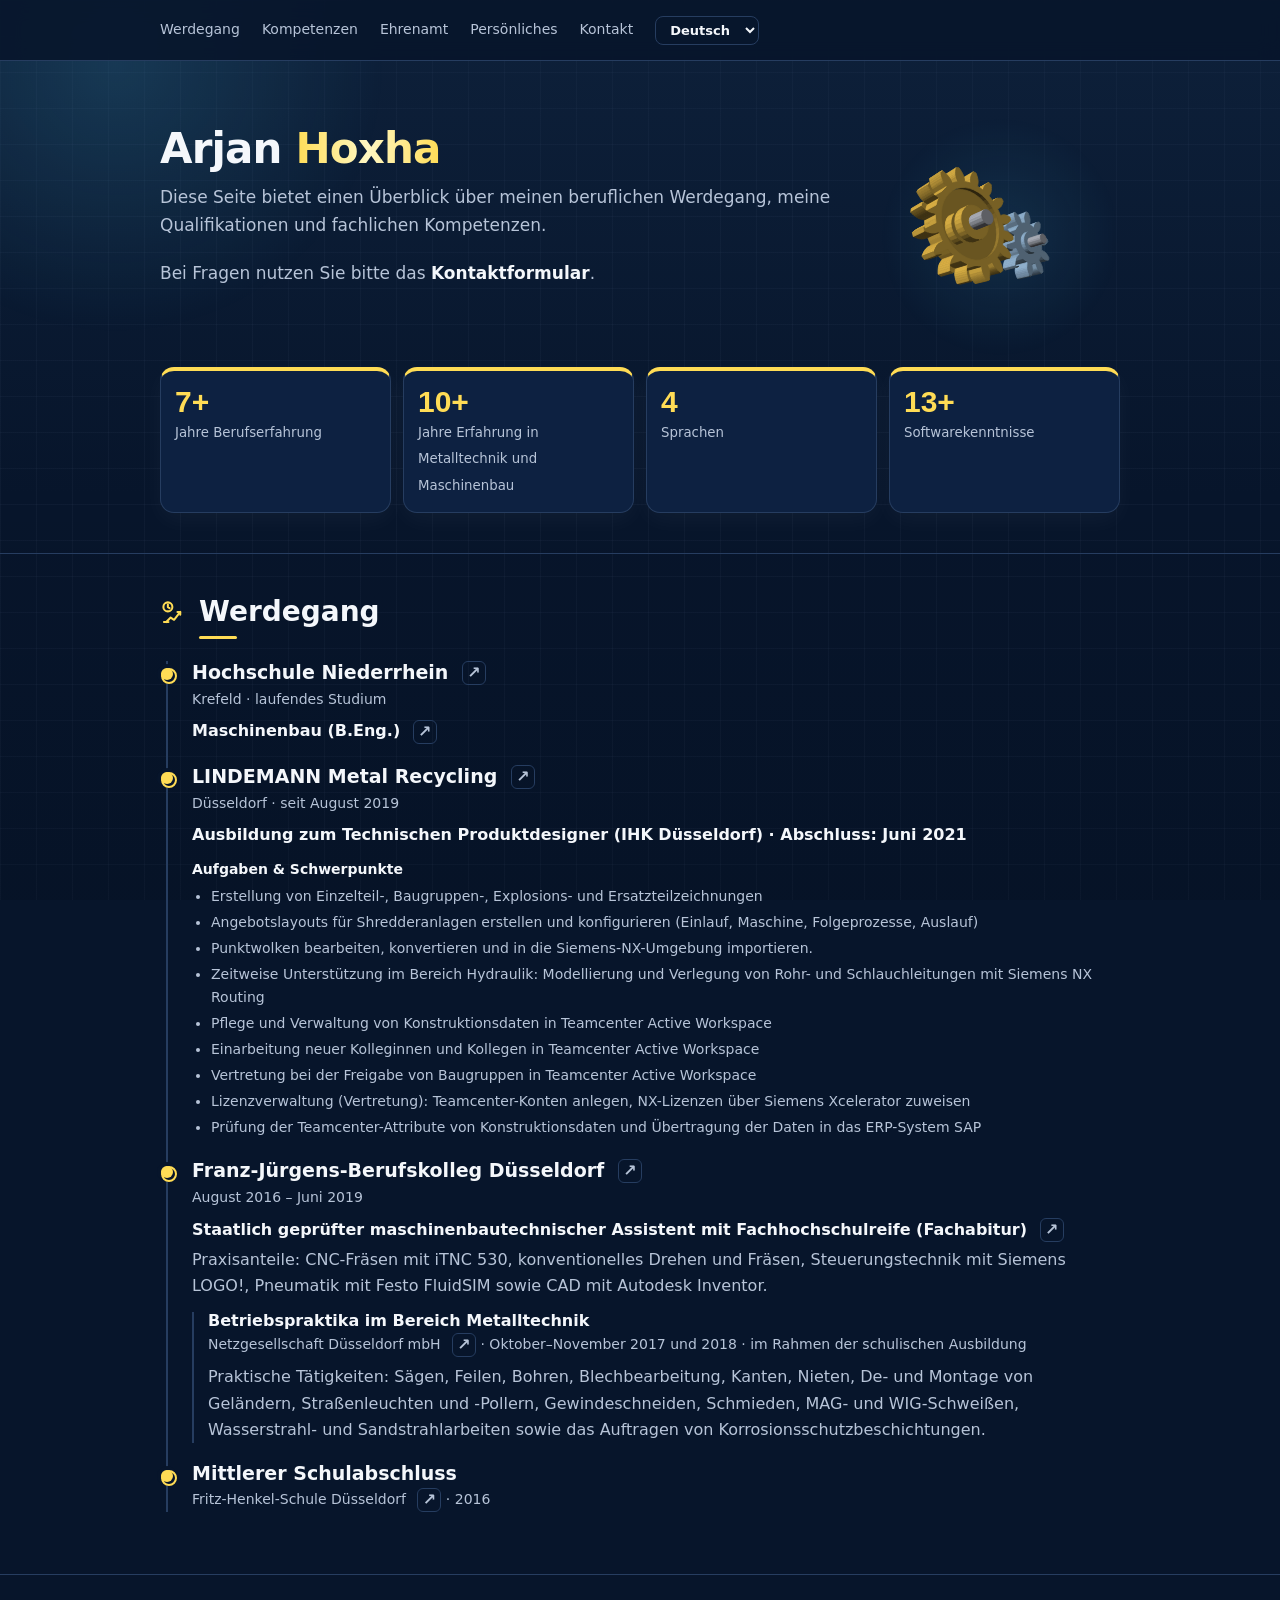
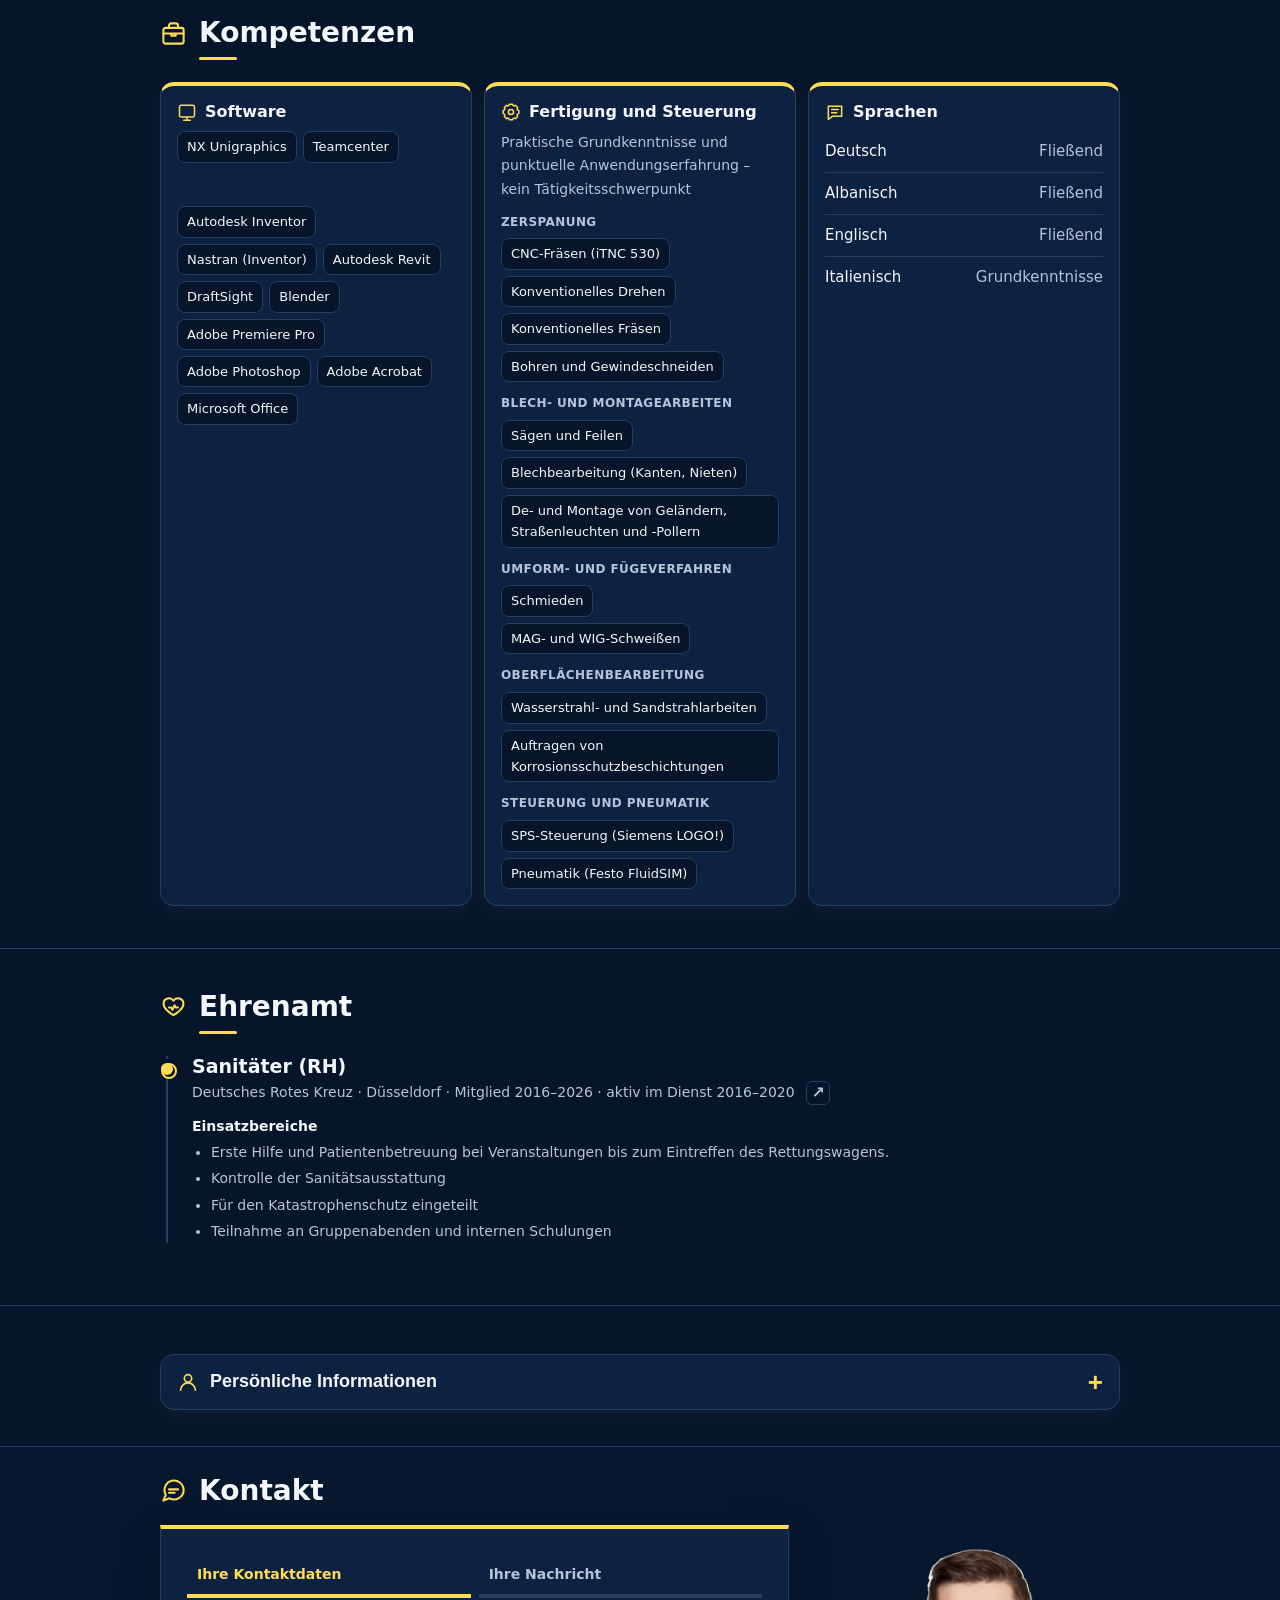
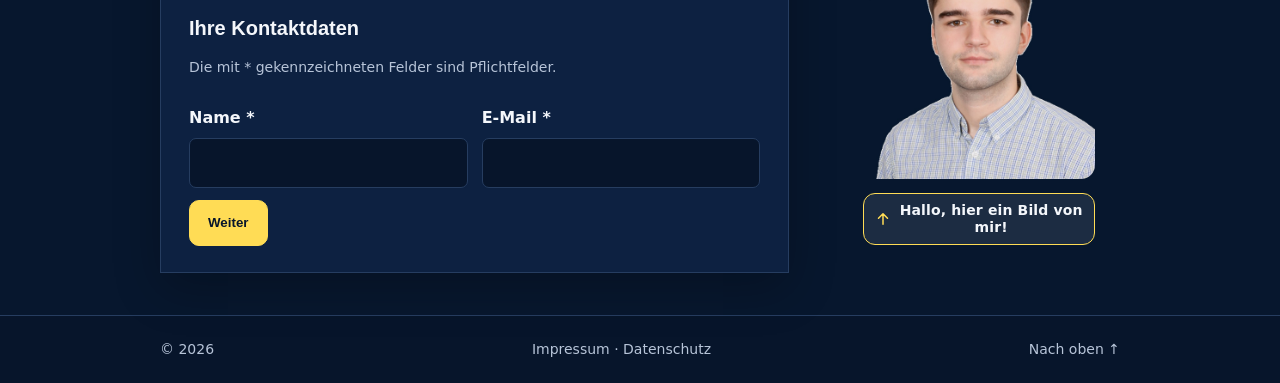
==== commit ecb79f6b: "Add files via upload" ====
--- a/index.html
+++ b/index.html
@@ -163,6 +163,7 @@
 .chip { padding: 4px 9px; border: 1px solid var(--line); border-radius: 8px; background: var(--bg); font-size: 13px; }
 .skill-category + .skill-category { margin-top: 12px; }
 .skill-category-title { margin: 0 0 6px; color: var(--muted); font-size: 12px; font-weight: 700; letter-spacing: .035em; text-transform: uppercase; }
+.skill-note { margin: 0 0 12px; color: var(--muted); font-size: 14px; }
 .kv-row { display: flex; justify-content: space-between; gap: 12px; padding: 8px 0; border-bottom: 1px solid var(--line); font-size: 15px; }
 .kv-row:last-child { border: 0; }
 .kv-row span:last-child { color: var(--muted); }
@@ -403,7 +404,7 @@
 <h2><svg class="heading-icon" aria-hidden="true" viewBox="0 0 24 24" fill="none" stroke="currentColor" stroke-width="1.8" stroke-linecap="round" stroke-linejoin="round"><circle cx="7" cy="7" r="4"/><path d="M7 4.8v2.4l1.5.9"/><path d="M3.5 20.5h4M5.5 20.5l4-4 3 2 5.5-7"/><path d="M15.5 11.5H18V14"/></svg><span>Werdegang</span></h2>
 <div class="tl">
 <div class="item"><h3>Hochschule Niederrhein <a class="org-link" href="https://www.hs-niederrhein.de/ingenieurwissenschaften-informatik/studieninteressierte/maschinenbau/#c529715" target="_blank" rel="noopener noreferrer" aria-label="Weitere Informationen zur Hochschule Niederrhein" title="Weitere Informationen zur Hochschule Niederrhein">↗</a></h3><div class="meta">Krefeld · laufendes Studium</div><p class="deg">Maschinenbau (B.Eng.) <a class="org-link" href="https://fb03.pages.ide3.de/curricula/bachelor-maschinenbau/studienverlauf.html" target="_blank" rel="noopener noreferrer" aria-label="Weitere Informationen zum Studienverlauf Maschinenbau" title="Weitere Informationen zum Studienverlauf Maschinenbau">↗</a></p></div>
-<div class="item"><h3>LINDEMANN Metal Recycling <a class="org-link" href="https://lindemann-metalrecycling.com/en/about-us/" target="_blank" rel="noopener noreferrer" aria-label="Weitere Informationen zu LINDEMANN Metal Recycling" title="Weitere Informationen zu LINDEMANN Metal Recycling">↗</a></h3><div class="meta">Düsseldorf · seit August 2019</div><p class="deg">Ausbildung zum Technischen Produktdesigner (IHK Düsseldorf) · Abschluss: Juni 2021</p><h4 class="task-heading">Aufgaben &amp; Schwerpunkte</h4><ul><li>Erstellung von Einzelteil-, Baugruppen-, Explosions- und Ersatzteilzeichnungen</li><li>Angebotslayouts für Shredderanlagen erstellen und konfigurieren (Einlauf, Maschine, Folgeprozesse, Auslauf)</li><li>Punktwolken bearbeiten, konvertieren und in die Siemens-NX-Umgebung importieren.</li><li>Pflege und Verwaltung von Konstruktionsdaten in Teamcenter Active Workspace</li><li>Einarbeitung neuer Kolleginnen und Kollegen in Teamcenter Active Workspace</li><li>Vertretung bei der Freigabe von Baugruppen in Teamcenter Active Workspace</li><li>Lizenzverwaltung (Vertretung): Teamcenter-Konten anlegen, NX-Lizenzen über Siemens Xcelerator zuweisen</li><li>Prüfung der Teamcenter-Attribute von Konstruktionsdaten und Übertragung der Daten in das ERP-System SAP</li></ul></div>
+<div class="item"><h3>LINDEMANN Metal Recycling <a class="org-link" href="https://lindemann-metalrecycling.com/en/about-us/" target="_blank" rel="noopener noreferrer" aria-label="Weitere Informationen zu LINDEMANN Metal Recycling" title="Weitere Informationen zu LINDEMANN Metal Recycling">↗</a></h3><div class="meta">Düsseldorf · seit August 2019</div><p class="deg">Ausbildung zum Technischen Produktdesigner (IHK Düsseldorf) · Abschluss: Juni 2021</p><h4 class="task-heading">Aufgaben &amp; Schwerpunkte</h4><ul><li>Erstellung von Einzelteil-, Baugruppen-, Explosions- und Ersatzteilzeichnungen</li><li>Angebotslayouts für Shredderanlagen erstellen und konfigurieren (Einlauf, Maschine, Folgeprozesse, Auslauf)</li><li>Punktwolken bearbeiten, konvertieren und in die Siemens-NX-Umgebung importieren.</li><li>Zeitweise Unterstützung im Bereich Hydraulik: Modellierung und Verlegung von Rohr- und Schlauchleitungen mit Siemens NX Routing</li><li>Pflege und Verwaltung von Konstruktionsdaten in Teamcenter Active Workspace</li><li>Einarbeitung neuer Kolleginnen und Kollegen in Teamcenter Active Workspace</li><li>Vertretung bei der Freigabe von Baugruppen in Teamcenter Active Workspace</li><li>Lizenzverwaltung (Vertretung): Teamcenter-Konten anlegen, NX-Lizenzen über Siemens Xcelerator zuweisen</li><li>Prüfung der Teamcenter-Attribute von Konstruktionsdaten und Übertragung der Daten in das ERP-System SAP</li></ul></div>
 
 <div class="item"><h3>Franz-Jürgens-Berufskolleg Düsseldorf <a class="org-link" href="https://www.tbkf.de/" target="_blank" rel="noopener noreferrer" aria-label="Weitere Informationen zum Franz-Jürgens-Berufskolleg" title="Weitere Informationen zum Franz-Jürgens-Berufskolleg">↗</a></h3><div class="meta">August 2016 – Juni 2019</div><p class="deg">Staatlich geprüfter maschinenbautechnischer Assistent mit Fachhochschulreife (Fachabitur) <a class="org-link" href="https://www.tbkf.de/maschinenbautechnische-assistentin-und-maschinenbautechnischer-assistent-mit-fachhochschulreife/#toggle-id-2-closed" target="_blank" rel="noopener noreferrer" aria-label="Weitere Informationen zum Bildungsgang am TBKF" title="Weitere Informationen zum Bildungsgang am TBKF">↗</a></p><p>Praxisanteile: CNC-Fräsen mit iTNC 530, konventionelles Drehen und Fräsen, Steuerungstechnik mit Siemens LOGO!, Pneumatik mit Festo FluidSIM sowie CAD mit Autodesk Inventor.</p>
 <div class="sub">
@@ -419,7 +420,7 @@
 <h2><svg class="heading-icon" aria-hidden="true" viewBox="0 0 24 24" fill="none" stroke="currentColor" stroke-width="1.8" stroke-linecap="round" stroke-linejoin="round"><rect x="3" y="7" width="18" height="14" rx="2"/><path d="M8 7V5a2 2 0 0 1 2-2h4a2 2 0 0 1 2 2v2M3 12h18M10 12v2h4v-2"/></svg><span>Kompetenzen</span></h2>
 <div class="grid">
 <div class="card"><h3><svg class="card-icon" aria-hidden="true" viewBox="0 0 24 24" fill="none" stroke="currentColor" stroke-width="1.8" stroke-linecap="round" stroke-linejoin="round"><rect x="3" y="4" width="18" height="14" rx="2"/><path d="M8 22h8M12 18v4"/></svg><span>Software</span></h3><div class="chips"><span class="chip">NX Unigraphics</span><span class="chip">Teamcenter</span><span class="chip">AutoCAD Mechanical</span><span class="chip">SolidWorks</span><span class="chip">Autodesk Inventor</span><span class="chip">Nastran (Inventor)</span><span class="chip">Autodesk Revit</span><span class="chip">DraftSight</span><span class="chip">Blender</span><span class="chip">Adobe Premiere Pro</span><span class="chip">Adobe Photoshop</span><span class="chip">Adobe Acrobat</span><span class="chip">Microsoft Office</span></div></div>
-<div class="card"><h3><svg class="card-icon" aria-hidden="true" viewBox="0 0 24 24" fill="none" stroke="currentColor" stroke-width="1.8" stroke-linecap="round" stroke-linejoin="round"><path d="M9.47 4.2L10.17 2.58L13.83 2.58L14.53 4.2L15.72 4.69L17.37 4.04L19.96 6.63L19.31 8.28L19.8 9.47L21.42 10.17L21.42 13.83L19.8 14.53L19.31 15.72L19.96 17.37L17.37 19.96L15.72 19.31L14.53 19.8L13.83 21.42L10.17 21.42L9.47 19.8L8.28 19.31L6.63 19.96L4.04 17.37L4.69 15.72L4.2 14.53L2.58 13.83L2.58 10.17L4.2 9.47L4.69 8.28L4.04 6.63L6.63 4.04L8.28 4.69Z"/><circle cx="12" cy="12" r="3.1"/></svg><span>Fertigung und Steuerung</span></h3><div class="skill-category"><h4 class="skill-category-title">Zerspanung</h4><div class="chips"><span class="chip">CNC-Fräsen (iTNC 530)</span><span class="chip">Konventionelles Drehen</span><span class="chip">Konventionelles Fräsen</span><span class="chip">Bohren und Gewindeschneiden</span></div></div><div class="skill-category"><h4 class="skill-category-title">Blech- und Montagearbeiten</h4><div class="chips"><span class="chip">Sägen und Feilen</span><span class="chip">Blechbearbeitung (Kanten, Nieten)</span><span class="chip">De- und Montage von Geländern, Straßenleuchten und -Pollern</span></div></div><div class="skill-category"><h4 class="skill-category-title">Umform- und Fügeverfahren</h4><div class="chips"><span class="chip">Schmieden</span><span class="chip">MAG- und WIG-Schweißen</span></div></div><div class="skill-category"><h4 class="skill-category-title">Oberflächenbearbeitung</h4><div class="chips"><span class="chip">Wasserstrahl- und Sandstrahlarbeiten</span><span class="chip">Auftragen von Korrosionsschutzbeschichtungen</span></div></div><div class="skill-category"><h4 class="skill-category-title">Steuerung und Pneumatik</h4><div class="chips"><span class="chip">SPS-Steuerung (Siemens LOGO!)</span><span class="chip">Pneumatik (Festo FluidSIM)</span></div></div></div>
+<div class="card"><h3><svg class="card-icon" aria-hidden="true" viewBox="0 0 24 24" fill="none" stroke="currentColor" stroke-width="1.8" stroke-linecap="round" stroke-linejoin="round"><path d="M9.47 4.2L10.17 2.58L13.83 2.58L14.53 4.2L15.72 4.69L17.37 4.04L19.96 6.63L19.31 8.28L19.8 9.47L21.42 10.17L21.42 13.83L19.8 14.53L19.31 15.72L19.96 17.37L17.37 19.96L15.72 19.31L14.53 19.8L13.83 21.42L10.17 21.42L9.47 19.8L8.28 19.31L6.63 19.96L4.04 17.37L4.69 15.72L4.2 14.53L2.58 13.83L2.58 10.17L4.2 9.47L4.69 8.28L4.04 6.63L6.63 4.04L8.28 4.69Z"/><circle cx="12" cy="12" r="3.1"/></svg><span>Fertigung und Steuerung</span></h3><p class="skill-note">Praktische Grundkenntnisse und punktuelle Anwendungserfahrung – kein Tätigkeitsschwerpunkt</p><div class="skill-category"><h4 class="skill-category-title">Zerspanung</h4><div class="chips"><span class="chip">CNC-Fräsen (iTNC 530)</span><span class="chip">Konventionelles Drehen</span><span class="chip">Konventionelles Fräsen</span><span class="chip">Bohren und Gewindeschneiden</span></div></div><div class="skill-category"><h4 class="skill-category-title">Blech- und Montagearbeiten</h4><div class="chips"><span class="chip">Sägen und Feilen</span><span class="chip">Blechbearbeitung (Kanten, Nieten)</span><span class="chip">De- und Montage von Geländern, Straßenleuchten und -Pollern</span></div></div><div class="skill-category"><h4 class="skill-category-title">Umform- und Fügeverfahren</h4><div class="chips"><span class="chip">Schmieden</span><span class="chip">MAG- und WIG-Schweißen</span></div></div><div class="skill-category"><h4 class="skill-category-title">Oberflächenbearbeitung</h4><div class="chips"><span class="chip">Wasserstrahl- und Sandstrahlarbeiten</span><span class="chip">Auftragen von Korrosionsschutzbeschichtungen</span></div></div><div class="skill-category"><h4 class="skill-category-title">Steuerung und Pneumatik</h4><div class="chips"><span class="chip">SPS-Steuerung (Siemens LOGO!)</span><span class="chip">Pneumatik (Festo FluidSIM)</span></div></div></div>
 <div class="card"><h3><svg class="card-icon" aria-hidden="true" viewBox="0 0 24 24" fill="none" stroke="currentColor" stroke-width="1.8" stroke-linecap="round" stroke-linejoin="round"><path d="M4 5h16v12H9l-5 4V5Z"/><path d="M8 9h8M8 13h6"/></svg><span>Sprachen</span></h3>
 <div class="kv-row"><span>Deutsch</span><span>Fließend</span></div>
 <div class="kv-row"><span>Albanisch</span><span>Fließend</span></div>
@@ -555,7 +556,7 @@
       82:'Informations sur les EPI',83:'Équipements de protection à acheter :',
       84:'Moyenne / taille L (sans engagement)',85:'Missions et responsabilités',86:'Domaines d’intervention',87:'Compétences logicielles',
       88:'Années d’expérience professionnelle',89:'Années d’expérience en métallurgie et en génie mécanique',90:'Traiter et convertir les nuages de points, puis les importer dans Siemens NX.',
-      91:'Sciage et limage',92:'Travail de la tôle (pliage, rivetage)',93:'Démontage et montage de garde-corps, lampadaires et bornes',94:'Forgeage',95:'Soudage MAG et TIG',96:'Découpe par eau sous pression et sablage',97:'Application de revêtements anticorrosion',98:'Perçage',99:'Taraudage',100:'Pour toute question, veuillez utiliser le',101:'formulaire de contact',102:'Usinage',103:'Travail de la tôle et montage',104:'Procédés de formage et assemblage',105:'Commande et pneumatique',106:'Traitement de surface',107:'Perçage et taraudage',108:'Bonjour, voici une photo de moi !'
+      91:'Sciage et limage',92:'Travail de la tôle (pliage, rivetage)',93:'Démontage et montage de garde-corps, lampadaires et bornes',94:'Forgeage',95:'Soudage MAG et TIG',96:'Découpe par eau sous pression et sablage',97:'Application de revêtements anticorrosion',98:'Perçage',99:'Taraudage',100:'Pour toute question, veuillez utiliser le',101:'formulaire de contact',102:'Usinage',103:'Travail de la tôle et montage',104:'Procédés de formage et assemblage',105:'Commande et pneumatique',106:'Traitement de surface',107:'Perçage et taraudage',108:'Bonjour, voici une photo de moi !',109:'Soutien temporaire dans le domaine de l’hydraulique : modélisation et routage de tuyauteries et de flexibles avec Siemens NX Routing',110:'Connaissances pratiques de base et expérience d’application ponctuelle – pas un domaine d’activité principal'
     },
     sq: {
       0:'Përvoja profesionale',1:'Aftësitë',2:'Vullnetarizëm',3:'Rreth meje',4:'Kontakt',5:'Më kontaktoni',6:'Kalo te përmbajtja',7:'Në krye ↑',
@@ -587,7 +588,7 @@
       82:'Të dhënat për pajisjet mbrojtëse',83:'Në rast se duhet të blihen pajisje mbrojtëse:',
       84:'Mesatare / masa L (jo detyruese)',85:'Detyrat dhe përgjegjësitë',86:'Fushat e veprimtarisë',87:'Njohuri softuerësh',
       88:'Vite përvojë profesionale',89:'Vite përvojë në përpunimin e metaleve dhe inxhinierinë mekanike',90:'Përpunimi dhe konvertimi i reve të pikave, pastaj importimi i tyre në mjedisin Siemens NX.',
-      91:'Sharrim dhe limim',92:'Përpunimi i llamarinës (përkulje, ribatinim)',93:'Çmontim dhe montim i parmakëve, ndriçuesve rrugorë dhe bllokuesve',94:'Farkëtim',95:'Saldim MAG dhe WIG',96:'Përpunim me rrymë uji dhe rërë',97:'Aplikimi i veshjeve kundër korrozionit',98:'Shpim',99:'Filetim',100:'Për pyetje, ju lutem përdorni',101:'formulari i kontaktit',102:'Përpunim me heqje të materialit',103:'Punime llamarine dhe montimi',104:'Metodat e formimit dhe bashkimit',105:'Kontroll dhe pneumatikë',106:'Përpunimi i sipërfaqeve',107:'Shpim dhe filetim',108:'Përshëndetje, ja një foto e imja!'
+      91:'Sharrim dhe limim',92:'Përpunimi i llamarinës (përkulje, ribatinim)',93:'Çmontim dhe montim i parmakëve, ndriçuesve rrugorë dhe bllokuesve',94:'Farkëtim',95:'Saldim MAG dhe WIG',96:'Përpunim me rrymë uji dhe rërë',97:'Aplikimi i veshjeve kundër korrozionit',98:'Shpim',99:'Filetim',100:'Për pyetje, ju lutem përdorni',101:'formulari i kontaktit',102:'Përpunim me heqje të materialit',103:'Punime llamarine dhe montimi',104:'Metodat e formimit dhe bashkimit',105:'Kontroll dhe pneumatikë',106:'Përpunimi i sipërfaqeve',107:'Shpim dhe filetim',108:'Përshëndetje, ja një foto e imja!',109:'Mbështetje e përkohshme në fushën e hidraulikës: modelimi dhe trasimi i tubacioneve dhe i zorrave me Siemens NX Routing',110:'Njohuri praktike bazë dhe përvojë e herëpashershme në zbatim – jo fokusi kryesor i veprimtarisë'
     },
     it: {
       0:'Esperienza professionale',1:'Competenze',2:'Volontariato',3:'Profilo',4:'Contatti',5:'Contattami',6:'Vai al contenuto',7:'Torna in alto ↑',
@@ -619,7 +620,7 @@
       82:'Informazioni sui DPI',83:'Nel caso in cui sia necessario acquistare dispositivi di protezione:',
       84:'Media / taglia L (indicativa)',85:'Attività e responsabilità',86:'Aree di intervento',87:'Competenze software',
       88:'Anni di esperienza professionale',89:'Anni di esperienza nella lavorazione dei metalli e nell’ingegneria meccanica',90:'Elaborazione e conversione di nuvole di punti, con importazione nell\u2019ambiente Siemens NX.',
-      91:'Segatura e limatura',92:'Lavorazione della lamiera (piegatura, rivettatura)',93:'Smontaggio e montaggio di ringhiere, lampioni stradali e dissuasori',94:'Fucinatura',95:'Saldatura MAG e WIG',96:'Lavorazioni con acqua in pressione e sabbiatura',97:'Applicazione di rivestimenti anticorrosione',98:'Foratura',99:'Filettatura',100:'Per domande, utilizzi il',101:'modulo di contatto',102:'Lavorazioni per asportazione di truciolo',103:'Lavorazioni della lamiera e montaggio',104:'Lavorazioni di deformazione e giunzione',105:'Controllo e pneumatica',106:'Lavorazioni delle superfici',107:'Foratura e filettatura',108:'Ciao, ecco una mia foto!'
+      91:'Segatura e limatura',92:'Lavorazione della lamiera (piegatura, rivettatura)',93:'Smontaggio e montaggio di ringhiere, lampioni stradali e dissuasori',94:'Fucinatura',95:'Saldatura MAG e WIG',96:'Lavorazioni con acqua in pressione e sabbiatura',97:'Applicazione di rivestimenti anticorrosione',98:'Foratura',99:'Filettatura',100:'Per domande, utilizzi il',101:'modulo di contatto',102:'Lavorazioni per asportazione di truciolo',103:'Lavorazioni della lamiera e montaggio',104:'Lavorazioni di deformazione e giunzione',105:'Controllo e pneumatica',106:'Lavorazioni delle superfici',107:'Foratura e filettatura',108:'Ciao, ecco una mia foto!',109:'Supporto temporaneo nell’ambito dell’idraulica: modellazione e instradamento di tubazioni e tubi flessibili con Siemens NX Routing',110:'Conoscenze pratiche di base ed esperienza applicativa occasionale – non è un’attività prevalente'
     },
     ar: {
       0:'الخبرة المهنية',1:'المهارات',2:'العمل التطوعي',3:'نبذة عني',4:'التواصل',5:'تواصل معي',6:'انتقل إلى المحتوى',7:'إلى الأعلى ↑',
@@ -651,7 +652,7 @@
       82:'معلومات معدات الوقاية الشخصية',83:'في حال الحاجة إلى شراء معدات الوقاية:',
       84:'متوسط / مقاس L (غير ملزم)',85:'المهام والمسؤوليات',86:'مجالات العمل',87:'مهارات البرامج',
       88:'سنوات الخبرة المهنية',89:'سنوات الخبرة في تشغيل المعادن والهندسة الميكانيكية',90:'معالجة سحب النقاط وتحويلها ثم استيرادها في بيئة Siemens NX.',
-      91:'النشر والبرد',92:'تشغيل الصفائح المعدنية (الثني والتثبيت بالمسامير)',93:'فك وتركيب الدرابزين وأعمدة الإنارة والحواجز',94:'الحدادة',95:'لحام MAG وWIG',96:'القطع بنفث الماء والسفع الرملي',97:'تطبيق الطلاءات الواقية من التآكل',98:'الثقب',99:'قطع اللولب',100:'للاستفسارات، يُرجى استخدام',101:'نموذج الاتصال',102:'التشغيل بالقطع',103:'أعمال الصفائح المعدنية والتركيب',104:'عمليات التشكيل والربط',105:'التحكم والنيوماتيك',106:'معالجة الأسطح',107:'الثقب وقطع اللولب',108:'مرحبًا، هذه صورة لي!'
+      91:'النشر والبرد',92:'تشغيل الصفائح المعدنية (الثني والتثبيت بالمسامير)',93:'فك وتركيب الدرابزين وأعمدة الإنارة والحواجز',94:'الحدادة',95:'لحام MAG وWIG',96:'القطع بنفث الماء والسفع الرملي',97:'تطبيق الطلاءات الواقية من التآكل',98:'الثقب',99:'قطع اللولب',100:'للاستفسارات، يُرجى استخدام',101:'نموذج الاتصال',102:'التشغيل بالقطع',103:'أعمال الصفائح المعدنية والتركيب',104:'عمليات التشكيل والربط',105:'التحكم والنيوماتيك',106:'معالجة الأسطح',107:'الثقب وقطع اللولب',108:'مرحبًا، هذه صورة لي!',109:'دعم مؤقت في مجال الهيدروليك: نمذجة وتمديد خطوط الأنابيب والخراطيم باستخدام Siemens NX Routing',110:'معرفة عملية أساسية وخبرة تطبيقية متفرقة – وليست مجال عملي الرئيسي'
     }
   });
 
@@ -686,7 +687,7 @@
       82:'व्यक्तिगत सुरक्षा उपकरण की जानकारी',83:'यदि सुरक्षा उपकरण खरीदने की आवश्यकता हो:',
       84:'औसत / आकार L (गैर-बाध्यकारी)',85:'कार्य और ज़िम्मेदारियाँ',86:'कार्य क्षेत्र',87:'सॉफ़्टवेयर कौशल',
       88:'पेशेवर अनुभव के वर्ष',89:'धातु-कार्य और मैकेनिकल इंजीनियरिंग में अनुभव के वर्ष',90:'पॉइंट क्लाउड का प्रसंस्करण और रूपांतरण, फिर Siemens NX परिवेश में आयात।',
-      91:'आरी से काटना और रेती करना',92:'शीट मेटल कार्य (मोड़ना, रिवेट लगाना)',93:'रेलिंग, सड़क की लाइटों और बोलार्ड को खोलना और लगाना',94:'धातु गढ़ना',95:'MAG और WIG वेल्डिंग',96:'वॉटर-जेट कार्य और सैंडब्लास्टिंग',97:'जंग-रोधी परतों का अनुप्रयोग',98:'ड्रिलिंग',99:'थ्रेड काटना',100:'प्रश्नों के लिए कृपया',101:'संपर्क फ़ॉर्म',102:'मशीनिंग',103:'शीट मेटल और असेंबली कार्य',104:'आकार देने और जोड़ने की प्रक्रियाएँ',105:'नियंत्रण और न्यूमैटिक्स',106:'सतह उपचार',107:'ड्रिलिंग और थ्रेड कटिंग',108:'नमस्ते, यह मेरी तस्वीर है!'
+      91:'आरी से काटना और रेती करना',92:'शीट मेटल कार्य (मोड़ना, रिवेट लगाना)',93:'रेलिंग, सड़क की लाइटों और बोलार्ड को खोलना और लगाना',94:'धातु गढ़ना',95:'MAG और WIG वेल्डिंग',96:'वॉटर-जेट कार्य और सैंडब्लास्टिंग',97:'जंग-रोधी परतों का अनुप्रयोग',98:'ड्रिलिंग',99:'थ्रेड काटना',100:'प्रश्नों के लिए कृपया',101:'संपर्क फ़ॉर्म',102:'मशीनिंग',103:'शीट मेटल और असेंबली कार्य',104:'आकार देने और जोड़ने की प्रक्रियाएँ',105:'नियंत्रण और न्यूमैटिक्स',106:'सतह उपचार',107:'ड्रिलिंग और थ्रेड कटिंग',108:'नमस्ते, यह मेरी तस्वीर है!',109:'हाइड्रोलिक्स क्षेत्र में अस्थायी सहयोग: Siemens NX Routing के साथ पाइप और होज़ लाइनों की मॉडलिंग और रूटिंग',110:'व्यावहारिक बुनियादी जानकारी और सीमित अनुप्रयोग अनुभव – कार्य का मुख्य क्षेत्र नहीं'
     },
     ja: {
       0:'職務経歴',1:'スキル',2:'ボランティア',3:'プロフィール',4:'お問い合わせ',5:'お問い合わせはこちら',6:'本文へ移動',7:'ページ上部へ ↑',
@@ -718,7 +719,7 @@
       82:'個人用保護具の情報',83:'保護具を購入する必要がある場合：',
       84:'標準 / サイズL（参考）',85:'主な業務・責任',86:'対応分野',87:'ソフトウェアスキル',
       88:'職務経験年数',89:'金属加工および機械工学の経験年数',90:'点群データを処理・変換し、Siemens NX環境に取り込み。',
-      91:'のこ引き・やすり掛け',92:'板金加工（曲げ、リベット留め）',93:'手すり・街灯・車止めの取り外しと取り付け',94:'鍛造',95:'MAG・WIG溶接',96:'ウォータージェット加工・サンドブラスト',97:'防食コーティングの塗布',98:'穴あけ',99:'ねじ切り',100:'ご質問があれば、',101:'お問い合わせフォーム',102:'切削加工',103:'板金加工・組み立て',104:'成形・接合加工',105:'制御・空気圧',106:'表面処理',107:'穴あけ・ねじ切り',108:'こんにちは、私の写真です！'
+      91:'のこ引き・やすり掛け',92:'板金加工（曲げ、リベット留め）',93:'手すり・街灯・車止めの取り外しと取り付け',94:'鍛造',95:'MAG・WIG溶接',96:'ウォータージェット加工・サンドブラスト',97:'防食コーティングの塗布',98:'穴あけ',99:'ねじ切り',100:'ご質問があれば、',101:'お問い合わせフォーム',102:'切削加工',103:'板金加工・組み立て',104:'成形・接合加工',105:'制御・空気圧',106:'表面処理',107:'穴あけ・ねじ切り',108:'こんにちは、私の写真です！',109:'油圧分野における一時的なサポート：Siemens NX Routingを用いた配管・ホースのモデリングおよびルーティング',110:'実践的な基礎知識と限定的な適用経験（業務の主軸ではありません）'
     },
     'zh-Hans': {
       0:'职业经历',1:'技能',2:'志愿服务',3:'个人简介',4:'联系',5:'联系我',6:'跳转到正文',7:'返回顶部 ↑',
@@ -750,7 +751,7 @@
       82:'个人防护装备信息',83:'如需采购防护装备：',
       84:'普通 / L码（非约束性）',85:'主要职责与工作重点',86:'工作领域',87:'软件技能',
       88:'工作年限',89:'金属加工与机械工程经验年限',90:'处理并转换点云数据，再导入 Siemens NX 环境。',
-      91:'锯切与锉削',92:'钣金加工（折弯、铆接）',93:'护栏、路灯和隔离柱的拆卸与安装',94:'锻造',95:'MAG 和 WIG 焊接',96:'水刀加工与喷砂',97:'涂覆防腐涂层',98:'钻孔',99:'攻丝',100:'如有疑问，请使用',101:'联系表单',102:'切削加工',103:'钣金与装配作业',104:'成形与连接工艺',105:'控制与气动技术',106:'表面处理',107:'钻孔与攻丝',108:'你好，这是一张我的照片！'
+      91:'锯切与锉削',92:'钣金加工（折弯、铆接）',93:'护栏、路灯和隔离柱的拆卸与安装',94:'锻造',95:'MAG 和 WIG 焊接',96:'水刀加工与喷砂',97:'涂覆防腐涂层',98:'钻孔',99:'攻丝',100:'如有疑问，请使用',101:'联系表单',102:'切削加工',103:'钣金与装配作业',104:'成形与连接工艺',105:'控制与气动技术',106:'表面处理',107:'钻孔与攻丝',108:'你好，这是一张我的照片！',109:'阶段性支持液压领域工作：使用 Siemens NX Routing 对管路与软管进行建模和布置',110:'具备实践基础知识及零星应用经验——并非主要工作重点'
     },
     ko: {
       0:'경력',1:'역량',2:'자원봉사',3:'소개',4:'연락처',5:'문의하기',6:'본문으로 건너뛰기',7:'맨 위로 ↑',
@@ -782,7 +783,7 @@
       82:'개인 보호 장비 정보',83:'보호 장비를 구매해야 하는 경우:',
       84:'보통 / L 사이즈(참고용)',85:'주요 업무 및 책임',86:'업무 분야',87:'소프트웨어 역량',
       88:'경력 연수',89:'금속 가공 및 기계공학 경력 연수',90:'포인트 클라우드를 처리하고 변환한 뒤 Siemens NX 환경으로 가져오기.',
-      91:'톱질 및 줄질',92:'판금 가공(절곡, 리벳 작업)',93:'난간, 가로등 및 볼라드 철거 및 설치',94:'단조',95:'MAG·WIG 용접',96:'워터젯 가공 및 샌드블라스팅',97:'부식 방지 코팅 도포',98:'드릴 가공',99:'나사 가공',100:'문의 사항은',101:'문의 양식',102:'절삭 가공',103:'판금 및 조립 작업',104:'성형 및 접합 공정',105:'제어 및 공압',106:'표면 처리',107:'드릴링 및 나사 가공',108:'안녕하세요, 제 사진입니다!'
+      91:'톱질 및 줄질',92:'판금 가공(절곡, 리벳 작업)',93:'난간, 가로등 및 볼라드 철거 및 설치',94:'단조',95:'MAG·WIG 용접',96:'워터젯 가공 및 샌드블라스팅',97:'부식 방지 코팅 도포',98:'드릴 가공',99:'나사 가공',100:'문의 사항은',101:'문의 양식',102:'절삭 가공',103:'판금 및 조립 작업',104:'성형 및 접합 공정',105:'제어 및 공압',106:'표면 처리',107:'드릴링 및 나사 가공',108:'안녕하세요, 제 사진입니다!',109:'유압 분야 한시적 지원: Siemens NX Routing을 활용한 배관 및 호스 모델링과 라우팅',110:'실무 기초 지식과 부분적인 적용 경험 – 주력 업무 분야는 아님'
     }
   });
 window.localeTranslations = Object.assign(window.localeTranslations || {}, {
@@ -816,7 +817,7 @@
     82:'Информация о средствах индивидуальной защиты',83:'Если потребуется приобрести средства защиты:',
     84:'Обычное телосложение / размер L (ориентировочно)',85:'Задачи и основные обязанности',86:'Области деятельности',87:'Навыки работы с программами',
     88:'Лет профессионального опыта',89:'Лет опыта в металлообработке и машиностроении',90:'Обработка и преобразование облаков точек с последующим импортом в среду Siemens NX.',
-      91:'Пиление и опиливание',92:'Обработка листового металла (гибка, клёпка)',93:'Демонтаж и монтаж ограждений, уличных светильников и столбиков',94:'Ковка',95:'Сварка MAG и WIG',96:'Гидроабразивная резка и пескоструйная обработка',97:'Нанесение антикоррозионных покрытий',98:'Сверление',99:'Нарезание резьбы',100:'По вопросам воспользуйтесь',101:'форма обратной связи',102:'Обработка резанием',103:'Работы с листовым металлом и монтаж',104:'Процессы формообразования и соединения',105:'Управление и пневматика',106:'Обработка поверхности',107:'Сверление и нарезание резьбы',108:'Привет, вот моя фотография!'
+      91:'Пиление и опиливание',92:'Обработка листового металла (гибка, клёпка)',93:'Демонтаж и монтаж ограждений, уличных светильников и столбиков',94:'Ковка',95:'Сварка MAG и WIG',96:'Гидроабразивная резка и пескоструйная обработка',97:'Нанесение антикоррозионных покрытий',98:'Сверление',99:'Нарезание резьбы',100:'По вопросам воспользуйтесь',101:'форма обратной связи',102:'Обработка резанием',103:'Работы с листовым металлом и монтаж',104:'Процессы формообразования и соединения',105:'Управление и пневматика',106:'Обработка поверхности',107:'Сверление и нарезание резьбы',108:'Привет, вот моя фотография!',109:'Временная поддержка в области гидравлики: моделирование и прокладка трубопроводов и шлангов в Siemens NX Routing',110:'Практические базовые знания и эпизодический опыт применения – не основное направление деятельности'
   }
 });
 
@@ -932,10 +933,10 @@
   104:'Şekillendirme ve birleştirme yöntemleri',
   105:'Kontrol sistemleri ve pnömatik',
   106:'Yüzey işlemleri',
-  107:'Delme ve diş açma',108:'Merhaba, işte benim bir fotoğrafım!'
+  107:'Delme ve diş açma',108:'Merhaba, işte benim bir fotoğrafım!',109:'Hidrolik alanında geçici destek: Siemens NX Routing ile boru ve hortum hatlarının modellenmesi ve döşenmesi',110:'Pratik temel bilgi ve sınırlı uygulama deneyimi – ana çalışma alanı değil'
 };
 (function () {
-  const translations = {"Werdegang": "Career", "Kompetenzen": "Skills", "Ehrenamt": "Volunteering", "Persönliches": "About me", "Kontakt": "Contact", "Kontakt aufnehmen": "Get in touch", "Zum Inhalt springen": "Skip to content", "Nach oben ↑": "Back to top ↑", "Diese Seite bietet einen Überblick über meinen beruflichen Werdegang, meine Qualifikationen und fachlichen Kompetenzen.": "This page provides an overview of my professional background, qualifications and technical skills.", "Sprachen": "Languages", "Krefeld · laufendes Studium": "Krefeld · currently studying", "Maschinenbau (B.Eng.)": "Mechanical Engineering (B.Eng.)", "Düsseldorf · seit August 2019": "Düsseldorf · since August 2019", "Ausbildung zum Technischen Produktdesigner (IHK Düsseldorf) · Abschluss: Juni 2021": "Training as a Technical Product Designer (IHK Düsseldorf) · completed June 2021", "Erstellung von Einzelteil-, Baugruppen-, Explosions- und Ersatzteilzeichnungen": "Preparing part, assembly, exploded-view and spare-parts drawings", "Angebotslayouts für Shredderanlagen erstellen und konfigurieren (Einlauf, Maschine, Folgeprozesse, Auslauf)": "Create and configure quotation layouts for shredder systems (infeed, machine, downstream processes and discharge).", "Pflege und Verwaltung von Konstruktionsdaten in Teamcenter Active Workspace": "Maintaining and managing engineering data in Teamcenter Active Workspace", "Einarbeitung neuer Kolleginnen und Kollegen in Teamcenter Active Workspace": "Onboarding new colleagues in Teamcenter Active Workspace", "Vertretung bei der Freigabe von Baugruppen in Teamcenter Active Workspace": "Covering assembly approvals in Teamcenter Active Workspace", "Lizenzverwaltung (Vertretung): Teamcenter-Konten anlegen, NX-Lizenzen über Siemens Xcelerator zuweisen": "Deputy license administration: create Teamcenter accounts and assign NX licenses via Siemens Xcelerator.", "Prüfung der Teamcenter-Attribute von Konstruktionsdaten und Übertragung der Daten in das ERP-System SAP": "Checking Teamcenter attributes for engineering data and transferring the data to SAP, the ERP system", "August 2016 – Juni 2019": "August 2016 – June 2019", "Staatlich geprüfter maschinenbautechnischer Assistent mit Fachhochschulreife (Fachabitur)": "State-certified Mechanical Engineering Technical Assistant with advanced technical college entrance qualification (Fachabitur)", "Praxisanteile: CNC-Fräsen mit iTNC 530, konventionelles Drehen und Fräsen, Steuerungstechnik mit Siemens LOGO!, Pneumatik mit Festo FluidSIM sowie CAD mit Autodesk Inventor.": "Practical training included CNC milling with iTNC 530, conventional turning and milling, control systems with Siemens LOGO!, pneumatics with Festo FluidSIM and CAD with Autodesk Inventor.", "Betriebspraktika im Bereich Metalltechnik": "Internships in metalworking", "· Oktober–November 2017 und 2018 · im Rahmen der schulischen Ausbildung": "· October–November 2017 and 2018 · as part of vocational training", "Praktische Tätigkeiten: Sägen, Feilen, Bohren, Blechbearbeitung, Kanten, Nieten, De- und Montage von Geländern, Straßenleuchten und -Pollern, Gewindeschneiden, Schmieden, MAG- und WIG-Schweißen, Wasserstrahl- und Sandstrahlarbeiten sowie das Auftragen von Korrosionsschutzbeschichtungen.": "Practical work included sawing, filing and drilling; sheet-metal work, bending and riveting; dismantling and installing railings, streetlights and bollards; thread cutting; forging; MIG and TIG welding; water-jet cutting and sandblasting; and applying corrosion-protection coatings.", "Mittlerer Schulabschluss": "Intermediate School Certificate (Mittlerer Schulabschluss)", "Fertigung und Steuerung": "Manufacturing and control", "CNC-Fräsen (iTNC 530)": "CNC milling (iTNC 530)", "Konventionelles Drehen": "Conventional turning", "Konventionelles Fräsen": "Conventional milling", "SPS-Steuerung (Siemens LOGO!)": "PLC (Siemens LOGO!)", "Pneumatik (Festo FluidSIM)": "Pneumatics (Festo FluidSIM)", "Deutsch": "German", "Albanisch": "Albanian", "Englisch": "English", "Italienisch": "Italian", "Fließend": "Fluent", "Grundkenntnisse": "Basic", "Sanitäter (RH)": "First aider (RH)", "Deutsches Rotes Kreuz · Düsseldorf · Mitglied 2016–2026 · aktiv im Dienst 2016–2020": "German Red Cross · Düsseldorf · member 2016–2026 · active in service 2016–2020", "Erste Hilfe und Patientenbetreuung bei Veranstaltungen bis zum Eintreffen des Rettungswagens.": "First aid and patient care at events until the ambulance arrives.", "Kontrolle der Sanitätsausstattung": "Checking first-aid equipment", "Für den Katastrophenschutz eingeteilt": "Assigned to disaster response", "Teilnahme an Gruppenabenden und internen Schulungen": "Attending group meetings and internal training", "Hobbys": "Hobbies", "Laufen im Park": "Running in the park", "Fahrradfahren": "Cycling", "Konzertgitarre spielen": "Playing classical guitar", "KI-gestütztes Webdesign": "AI-assisted web design", "Persönliche Informationen": "Personal information", "Alter": "Age", "27 Jahre": "27 years", "Wohnort": "Residence", "Staatsangehörigkeiten": "Citizenships", "deutsch und albanisch": "German and Albanian", "Familienstand": "Marital status", "ledig": "Single", "Persönliche Angaben": "Personal details", "Persönliche Einstellungen": "Personal views", "Politische Haltung": "Political stance", "Weltanschauung": "Worldview", "atheistisch": "Atheist", "Körpergröße": "Height", "186 cm": "186 cm", "Schuhgröße": "Shoe size", "Körperbau": "Build", "sozialkonservativ": "Socially conservative", "Formularfortschritt": "Form progress", "Sie möchten mehr erfahren oder haben eine Frage? Nutzen Sie gern das Kontaktformular.": "For further information or questions, please use the contact form.", "Ihre Kontaktdaten": "Your contact details", "Die mit * gekennzeichneten Felder sind Pflichtfelder.": "Fields marked with * are required.", "Name *": "Name *", "E-Mail *": "Email *", "Weiter": "Next", "Ihre Nachricht": "Your message", "Betreff (optional)": "Subject (optional)", "Nachricht *": "Message *", "Zurück": "Back", "Nachricht senden": "Send message", "Bitte prüfen Sie die Pflichtfelder.": "Please check the required fields.", "PSA-Angaben": "PPE details", "Für den Fall, dass Schutzausrüstung beschafft werden muss:": "If protective equipment needs to be purchased:", "normal / Größe L (unverbindlich)": "Average / Size L (non-binding)", "Aufgaben & Schwerpunkte": "Key responsibilities", "Einsatzbereiche": "Areas of service", "Softwarekenntnisse": "Software skills", "Jahre Berufserfahrung": "Years of professional experience", "Jahre Erfahrung in Metalltechnik und Maschinenbau": "Years of experience in metal technology and mechanical engineering", "Punktwolken bearbeiten, konvertieren und in die Siemens-NX-Umgebung importieren.": "Process and convert point clouds, then import them into the Siemens NX environment.", "Sägen und Feilen": "Sawing and filing", "Blechbearbeitung (Kanten, Nieten)": "Sheet-metal work (bending and riveting)", "De- und Montage von Geländern, Straßenleuchten und -Pollern": "Dismantling and installing railings, streetlights and bollards", "Schmieden": "Forging", "MAG- und WIG-Schweißen": "MAG and TIG welding", "Wasserstrahl- und Sandstrahlarbeiten": "Water-jet cutting and sandblasting", "Auftragen von Korrosionsschutzbeschichtungen": "Applying corrosion-protection coatings", "Bohren": "Drilling", "Gewindeschneiden": "Thread cutting", "Bei Fragen nutzen Sie bitte das": "For questions, please use the", "Kontaktformular": "contact form", "Zerspanung": "Machining", "Blech- und Montagearbeiten": "Sheet-metal and assembly work", "Umform- und Fügeverfahren": "Forming and joining processes", "Steuerung und Pneumatik": "Control systems and pneumatics", "Oberflächenbearbeitung": "Surface treatment", "Bohren und Gewindeschneiden": "Drilling and thread cutting", "Hallo, hier ein Bild von mir!": "Hello, here is a picture of me!", };
+  const translations = {"Werdegang": "Career", "Kompetenzen": "Skills", "Ehrenamt": "Volunteering", "Persönliches": "About me", "Kontakt": "Contact", "Kontakt aufnehmen": "Get in touch", "Zum Inhalt springen": "Skip to content", "Nach oben ↑": "Back to top ↑", "Diese Seite bietet einen Überblick über meinen beruflichen Werdegang, meine Qualifikationen und fachlichen Kompetenzen.": "This page provides an overview of my professional background, qualifications and technical skills.", "Sprachen": "Languages", "Krefeld · laufendes Studium": "Krefeld · currently studying", "Maschinenbau (B.Eng.)": "Mechanical Engineering (B.Eng.)", "Düsseldorf · seit August 2019": "Düsseldorf · since August 2019", "Ausbildung zum Technischen Produktdesigner (IHK Düsseldorf) · Abschluss: Juni 2021": "Training as a Technical Product Designer (IHK Düsseldorf) · completed June 2021", "Erstellung von Einzelteil-, Baugruppen-, Explosions- und Ersatzteilzeichnungen": "Preparing part, assembly, exploded-view and spare-parts drawings", "Angebotslayouts für Shredderanlagen erstellen und konfigurieren (Einlauf, Maschine, Folgeprozesse, Auslauf)": "Create and configure quotation layouts for shredder systems (infeed, machine, downstream processes and discharge).", "Pflege und Verwaltung von Konstruktionsdaten in Teamcenter Active Workspace": "Maintaining and managing engineering data in Teamcenter Active Workspace", "Einarbeitung neuer Kolleginnen und Kollegen in Teamcenter Active Workspace": "Onboarding new colleagues in Teamcenter Active Workspace", "Vertretung bei der Freigabe von Baugruppen in Teamcenter Active Workspace": "Covering assembly approvals in Teamcenter Active Workspace", "Lizenzverwaltung (Vertretung): Teamcenter-Konten anlegen, NX-Lizenzen über Siemens Xcelerator zuweisen": "Deputy license administration: create Teamcenter accounts and assign NX licenses via Siemens Xcelerator.", "Prüfung der Teamcenter-Attribute von Konstruktionsdaten und Übertragung der Daten in das ERP-System SAP": "Checking Teamcenter attributes for engineering data and transferring the data to SAP, the ERP system", "August 2016 – Juni 2019": "August 2016 – June 2019", "Staatlich geprüfter maschinenbautechnischer Assistent mit Fachhochschulreife (Fachabitur)": "State-certified Mechanical Engineering Technical Assistant with advanced technical college entrance qualification (Fachabitur)", "Praxisanteile: CNC-Fräsen mit iTNC 530, konventionelles Drehen und Fräsen, Steuerungstechnik mit Siemens LOGO!, Pneumatik mit Festo FluidSIM sowie CAD mit Autodesk Inventor.": "Practical training included CNC milling with iTNC 530, conventional turning and milling, control systems with Siemens LOGO!, pneumatics with Festo FluidSIM and CAD with Autodesk Inventor.", "Betriebspraktika im Bereich Metalltechnik": "Internships in metalworking", "· Oktober–November 2017 und 2018 · im Rahmen der schulischen Ausbildung": "· October–November 2017 and 2018 · as part of vocational training", "Praktische Tätigkeiten: Sägen, Feilen, Bohren, Blechbearbeitung, Kanten, Nieten, De- und Montage von Geländern, Straßenleuchten und -Pollern, Gewindeschneiden, Schmieden, MAG- und WIG-Schweißen, Wasserstrahl- und Sandstrahlarbeiten sowie das Auftragen von Korrosionsschutzbeschichtungen.": "Practical work included sawing, filing and drilling; sheet-metal work, bending and riveting; dismantling and installing railings, streetlights and bollards; thread cutting; forging; MIG and TIG welding; water-jet cutting and sandblasting; and applying corrosion-protection coatings.", "Mittlerer Schulabschluss": "Intermediate School Certificate (Mittlerer Schulabschluss)", "Fertigung und Steuerung": "Manufacturing and control", "CNC-Fräsen (iTNC 530)": "CNC milling (iTNC 530)", "Konventionelles Drehen": "Conventional turning", "Konventionelles Fräsen": "Conventional milling", "SPS-Steuerung (Siemens LOGO!)": "PLC (Siemens LOGO!)", "Pneumatik (Festo FluidSIM)": "Pneumatics (Festo FluidSIM)", "Deutsch": "German", "Albanisch": "Albanian", "Englisch": "English", "Italienisch": "Italian", "Fließend": "Fluent", "Grundkenntnisse": "Basic", "Sanitäter (RH)": "First aider (RH)", "Deutsches Rotes Kreuz · Düsseldorf · Mitglied 2016–2026 · aktiv im Dienst 2016–2020": "German Red Cross · Düsseldorf · member 2016–2026 · active in service 2016–2020", "Erste Hilfe und Patientenbetreuung bei Veranstaltungen bis zum Eintreffen des Rettungswagens.": "First aid and patient care at events until the ambulance arrives.", "Kontrolle der Sanitätsausstattung": "Checking first-aid equipment", "Für den Katastrophenschutz eingeteilt": "Assigned to disaster response", "Teilnahme an Gruppenabenden und internen Schulungen": "Attending group meetings and internal training", "Hobbys": "Hobbies", "Laufen im Park": "Running in the park", "Fahrradfahren": "Cycling", "Konzertgitarre spielen": "Playing classical guitar", "KI-gestütztes Webdesign": "AI-assisted web design", "Persönliche Informationen": "Personal information", "Alter": "Age", "27 Jahre": "27 years", "Wohnort": "Residence", "Staatsangehörigkeiten": "Citizenships", "deutsch und albanisch": "German and Albanian", "Familienstand": "Marital status", "ledig": "Single", "Persönliche Angaben": "Personal details", "Persönliche Einstellungen": "Personal views", "Politische Haltung": "Political stance", "Weltanschauung": "Worldview", "atheistisch": "Atheist", "Körpergröße": "Height", "186 cm": "186 cm", "Schuhgröße": "Shoe size", "Körperbau": "Build", "sozialkonservativ": "Socially conservative", "Formularfortschritt": "Form progress", "Sie möchten mehr erfahren oder haben eine Frage? Nutzen Sie gern das Kontaktformular.": "For further information or questions, please use the contact form.", "Ihre Kontaktdaten": "Your contact details", "Die mit * gekennzeichneten Felder sind Pflichtfelder.": "Fields marked with * are required.", "Name *": "Name *", "E-Mail *": "Email *", "Weiter": "Next", "Ihre Nachricht": "Your message", "Betreff (optional)": "Subject (optional)", "Nachricht *": "Message *", "Zurück": "Back", "Nachricht senden": "Send message", "Bitte prüfen Sie die Pflichtfelder.": "Please check the required fields.", "PSA-Angaben": "PPE details", "Für den Fall, dass Schutzausrüstung beschafft werden muss:": "If protective equipment needs to be purchased:", "normal / Größe L (unverbindlich)": "Average / Size L (non-binding)", "Aufgaben & Schwerpunkte": "Key responsibilities", "Einsatzbereiche": "Areas of service", "Softwarekenntnisse": "Software skills", "Jahre Berufserfahrung": "Years of professional experience", "Jahre Erfahrung in Metalltechnik und Maschinenbau": "Years of experience in metal technology and mechanical engineering", "Punktwolken bearbeiten, konvertieren und in die Siemens-NX-Umgebung importieren.": "Process and convert point clouds, then import them into the Siemens NX environment.", "Sägen und Feilen": "Sawing and filing", "Blechbearbeitung (Kanten, Nieten)": "Sheet-metal work (bending and riveting)", "De- und Montage von Geländern, Straßenleuchten und -Pollern": "Dismantling and installing railings, streetlights and bollards", "Schmieden": "Forging", "MAG- und WIG-Schweißen": "MAG and TIG welding", "Wasserstrahl- und Sandstrahlarbeiten": "Water-jet cutting and sandblasting", "Auftragen von Korrosionsschutzbeschichtungen": "Applying corrosion-protection coatings", "Bohren": "Drilling", "Gewindeschneiden": "Thread cutting", "Bei Fragen nutzen Sie bitte das": "For questions, please use the", "Kontaktformular": "contact form", "Zerspanung": "Machining", "Blech- und Montagearbeiten": "Sheet-metal and assembly work", "Umform- und Fügeverfahren": "Forming and joining processes", "Steuerung und Pneumatik": "Control systems and pneumatics", "Oberflächenbearbeitung": "Surface treatment", "Bohren und Gewindeschneiden": "Drilling and thread cutting", "Hallo, hier ein Bild von mir!": "Hello, here is a picture of me!", "Zeitweise Unterstützung im Bereich Hydraulik: Modellierung und Verlegung von Rohr- und Schlauchleitungen mit Siemens NX Routing": "Temporary support in the hydraulics area: modeling and routing of pipe and hose lines with Siemens NX Routing", "Praktische Grundkenntnisse und punktuelle Anwendungserfahrung – kein Tätigkeitsschwerpunkt": "Practical basic knowledge and selective hands-on experience – not a core area of work", };
   const localeTranslations = window.localeTranslations || {};
   const localeNames = { de:'Deutsch', en:'English', fr:'Français', sq:'Shqip', it:'Italiano', ar:'العربية', hi:'हिन्दी', ja:'日本語', 'zh-Hans':'简体中文', ko:'한국어', ru:'Русский', tr:'Türkçe' };
   const localizedTitles = { de:document.title, en:'Arjan Hoxha – Technical Product Designer', fr:'Arjan Hoxha – Concepteur de produits techniques', sq:'Arjan Hoxha – Projektues teknik i produkteve', it:'Arjan Hoxha – Progettista tecnico di prodotto', ar:'Arjan Hoxha – مصمم منتجات تقني', hi:'Arjan Hoxha – तकनीकी उत्पाद डिज़ाइनर', ja:'Arjan Hoxha – 技術製品設計者', 'zh-Hans':'Arjan Hoxha – 技术产品设计师', ko:'Arjan Hoxha – 기술 제품 디자이너', ru:'Arjan Hoxha – технический проектировщик продукции', tr:'Arjan Hoxha – Teknik Ürün Tasarımcısı' };
